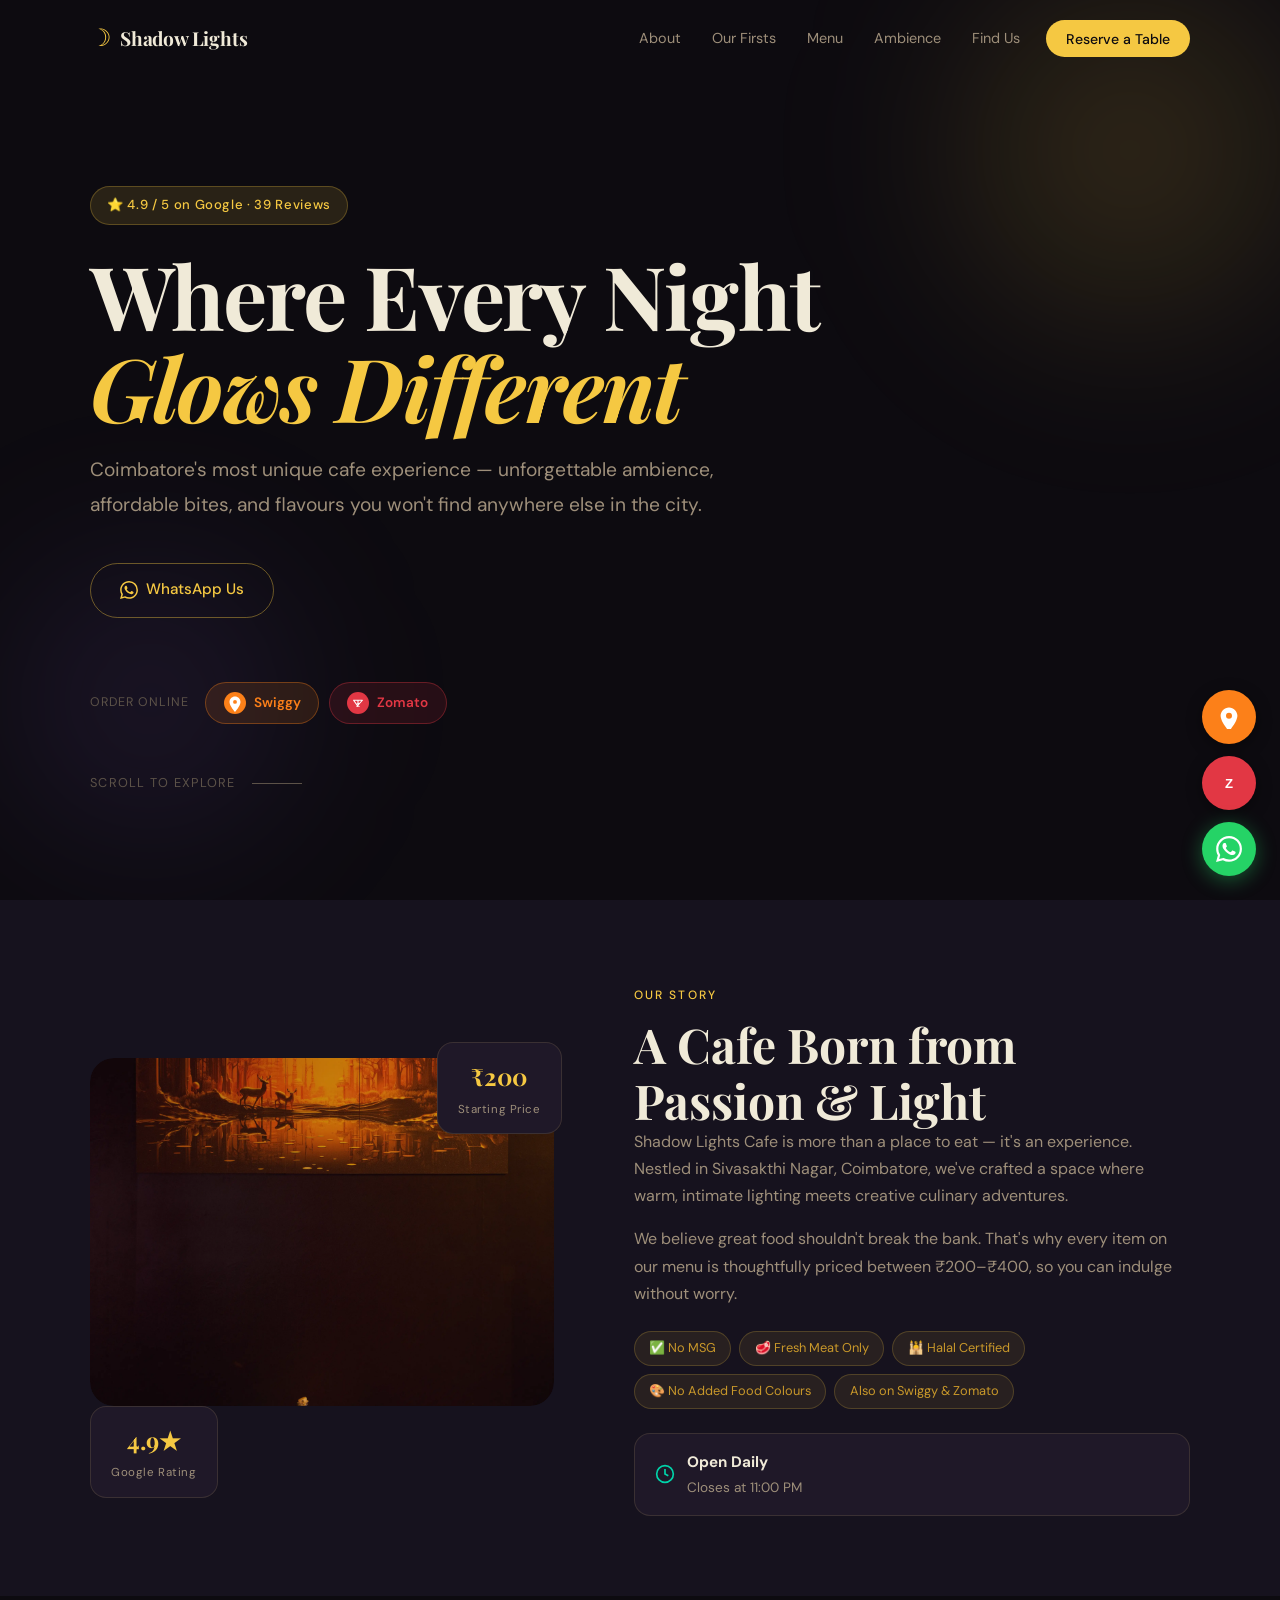
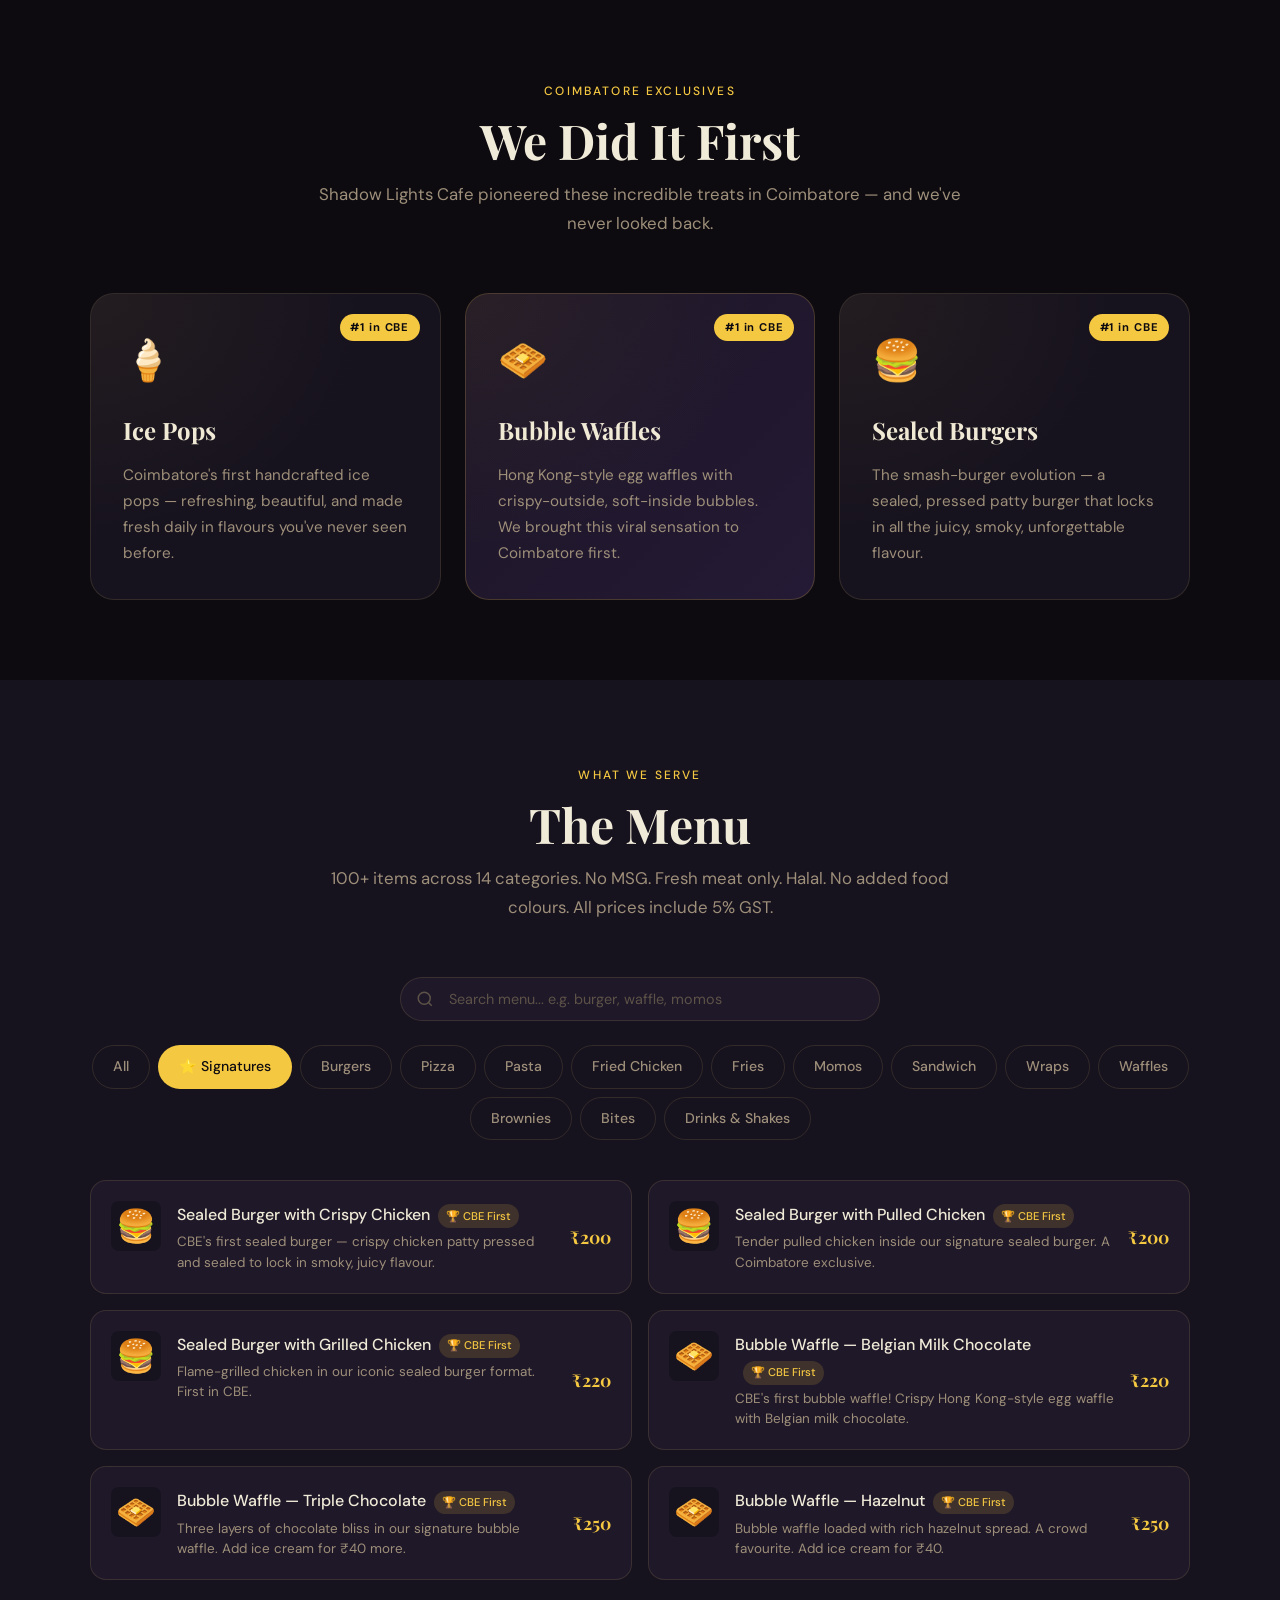
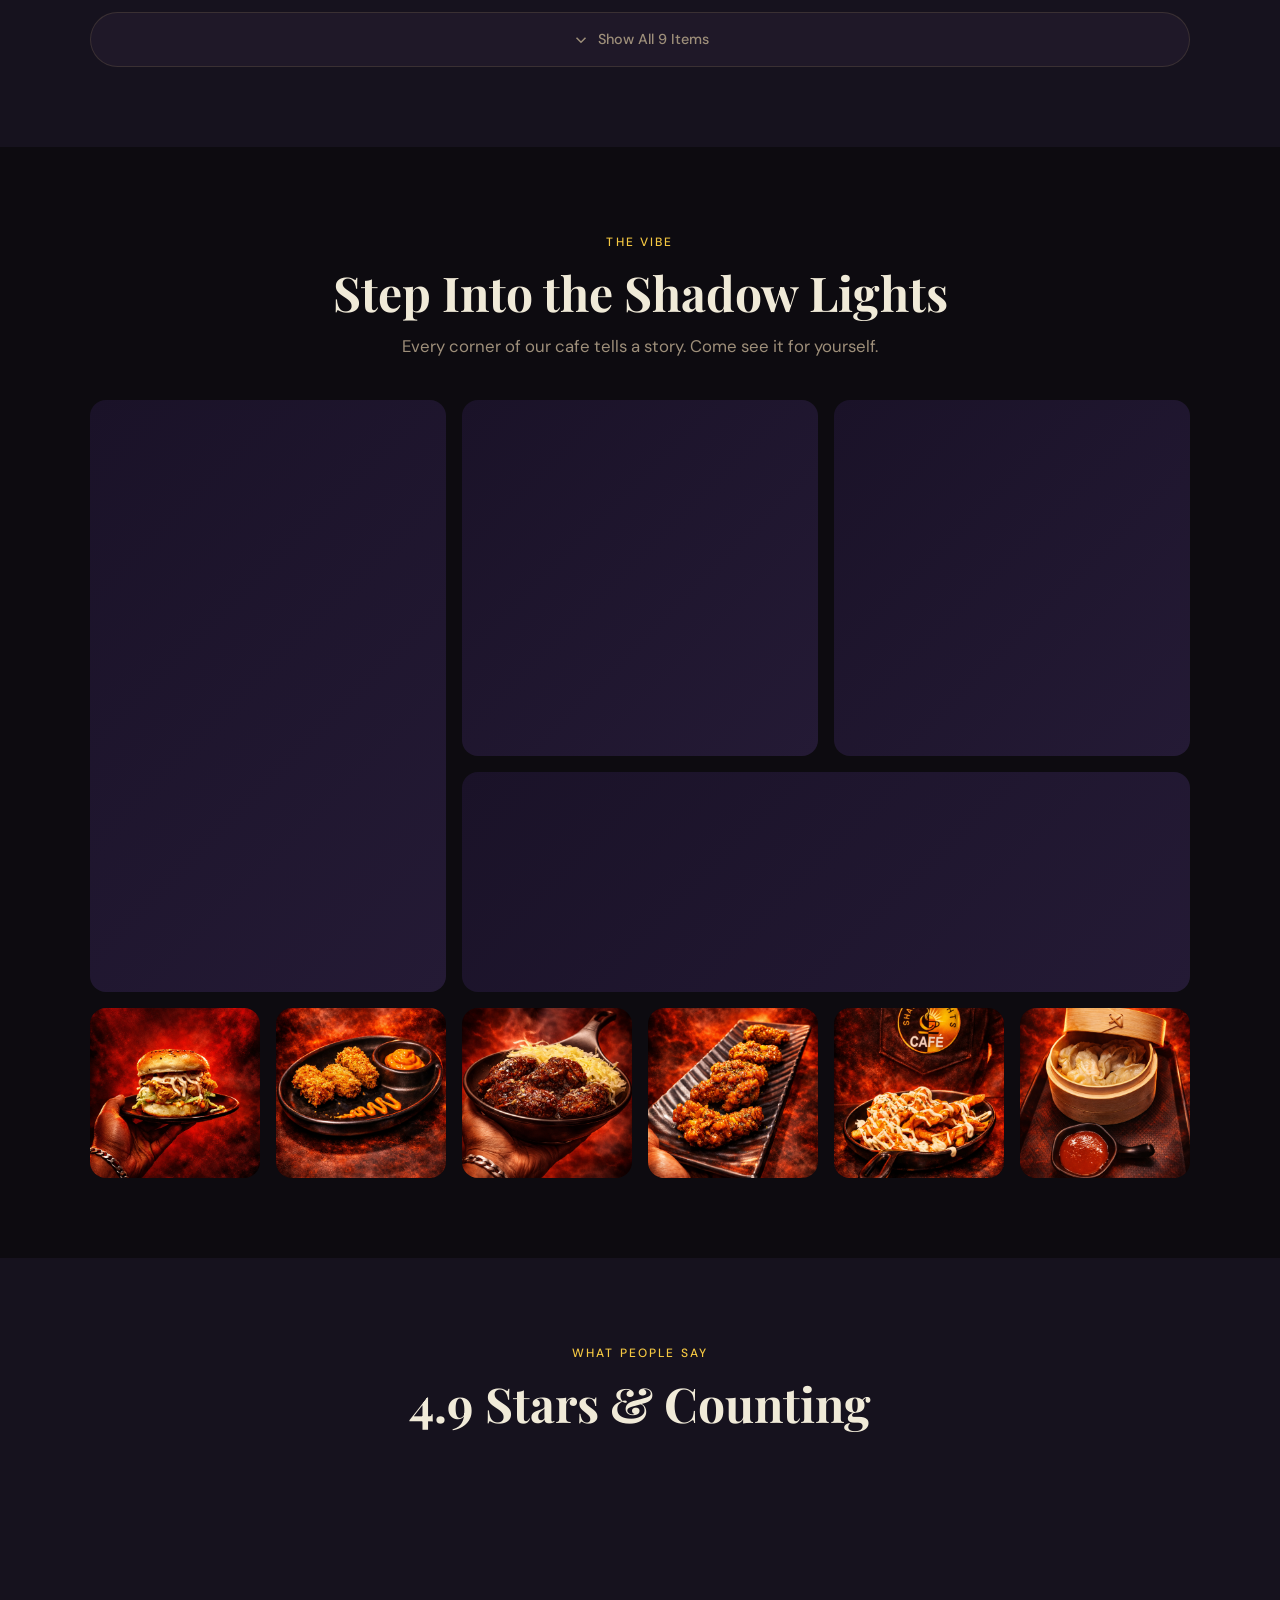
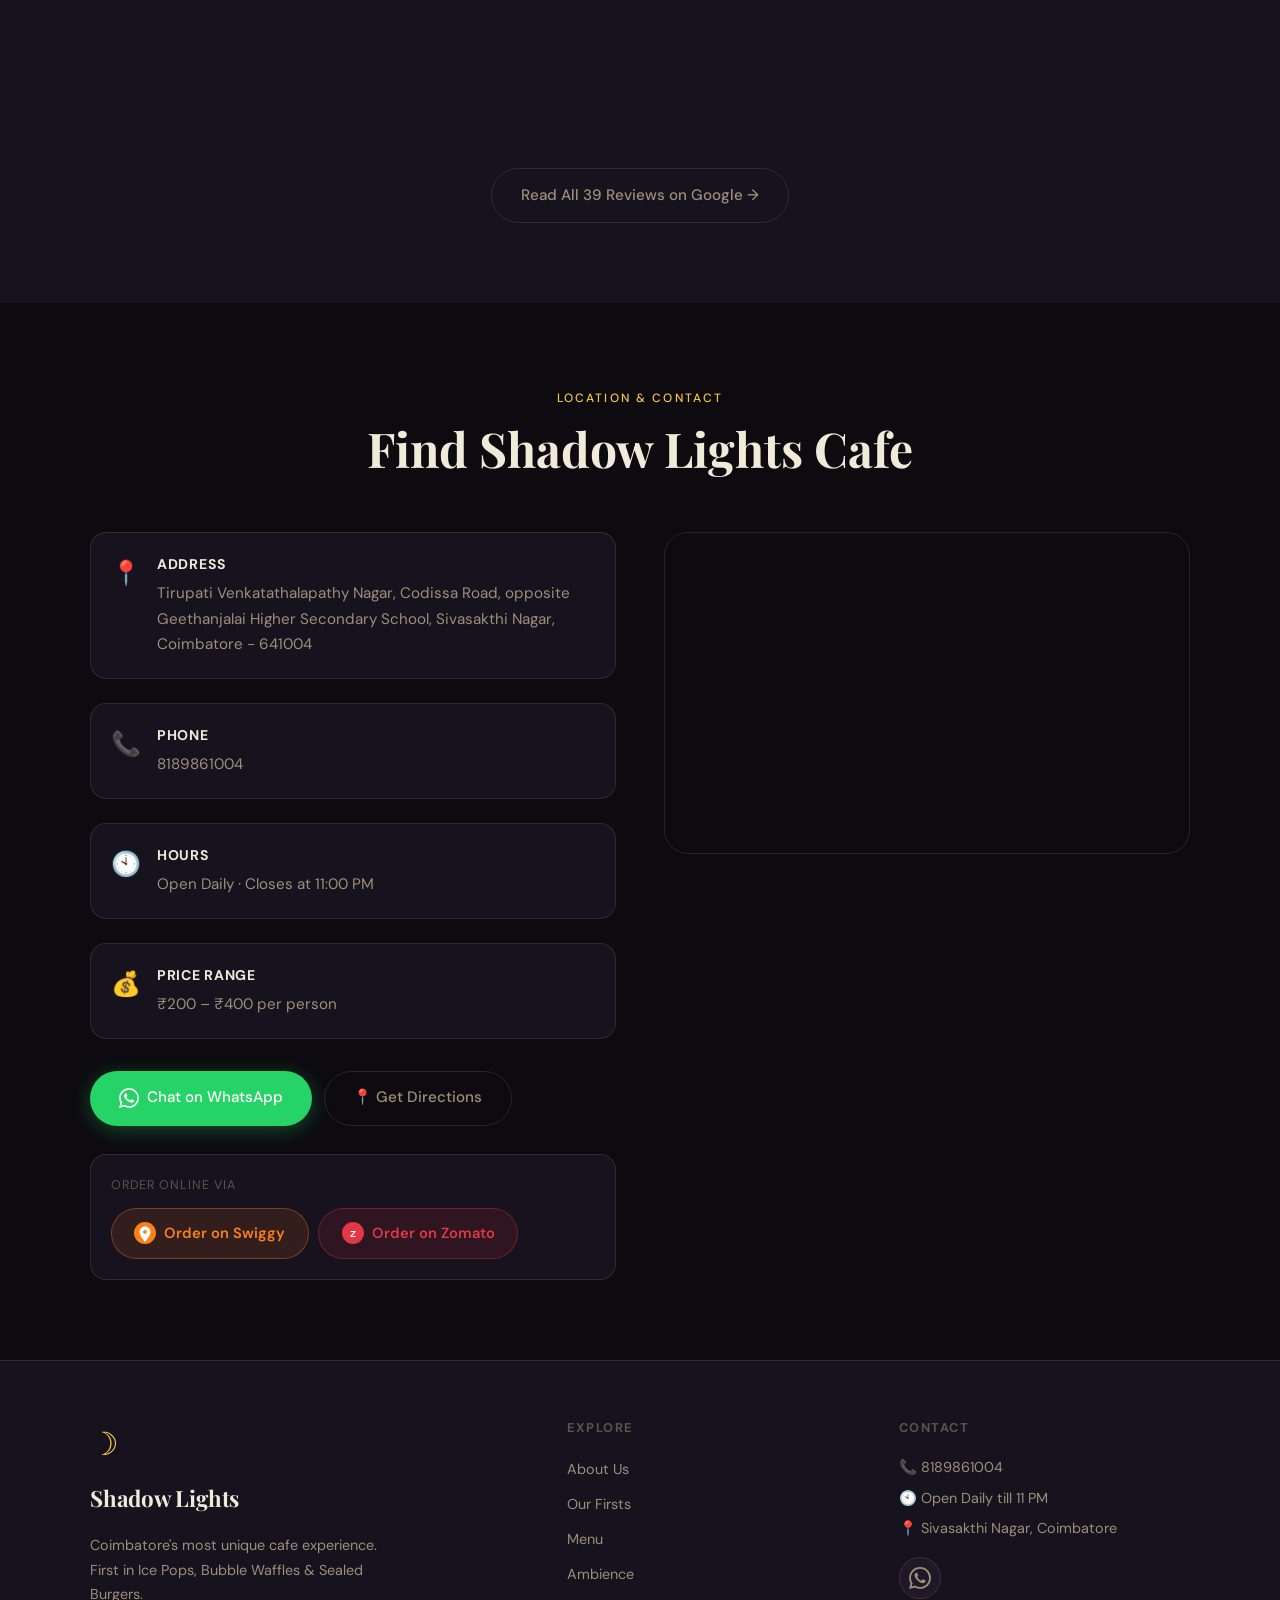
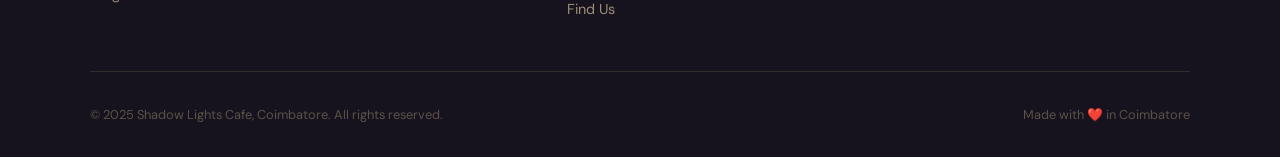
==== index.html @ a396c623 "mobile only visible" ====
<!DOCTYPE html>
<html lang="en">
<head>
  <meta charset="UTF-8" />
  <meta name="viewport" content="width=device-width, initial-scale=1.0" />
  
  <!-- SEO Meta Tags -->
  <title>Shadow Lights Cafe | Best Cafe in Coimbatore – Unique Ambience & Affordable Food</title>
  <meta name="description" content="Shadow Lights Cafe – Coimbatore's most unique cafe. First to introduce Ice Pops, Bubble Waffles & Sealed Burgers. Rated 4.9★. Open daily till 11 PM. Visit us on Codissa Road, Sivasakthi Nagar." />
  <meta name="keywords" content="best cafe in coimbatore, shadow lights cafe, cafe coimbatore, bubble waffle coimbatore, ice pops coimbatore, sealed burger coimbatore, cafe near me coimbatore, unique cafe coimbatore" />
  <meta name="author" content="Shadow Lights Cafe" />
  <meta name="robots" content="index, follow" />
  <link rel="canonical" href="https://shadowlightscafe.in/" />

  <!-- Open Graph (Social Sharing) -->
  <meta property="og:title" content="Shadow Lights Cafe | Best Cafe in Coimbatore" />
  <meta property="og:description" content="Coimbatore's first cafe with Ice Pops, Bubble Waffles & Sealed Burgers. Rated 4.9★. Unique ambience. Open till 11 PM." />
  <meta property="og:type" content="restaurant" />
  <meta property="og:url" content="https://shadowlightscafe.in/" />

  <!-- Schema.org Local Business -->
  <script type="application/ld+json">
  {
    "@context": "https://schema.org",
    "@type": "CafeOrCoffeeShop",
    "name": "Shadow Lights Cafe",
    "description": "Coimbatore's most unique cafe, first to introduce Ice Pops, Bubble Waffles and Sealed Burgers.",
    "address": {
      "@type": "PostalAddress",
      "streetAddress": "Tirupati Venkatathalapathy Nagar, Codissa Road, opposite Geethanjalai Higher Secondary School, Sivasakthi Nagar",
      "addressLocality": "Coimbatore",
      "addressRegion": "Tamil Nadu",
      "postalCode": "641004",
      "addressCountry": "IN"
    },
    "telephone": "+918189861004",
    "priceRange": "₹200–₹400",
    "aggregateRating": {
      "@type": "AggregateRating",
      "ratingValue": "4.9",
      "reviewCount": "39"
    },
    "openingHours": "Mo-Su 00:00-23:00",
    "servesCuisine": ["Cafe", "Desserts", "Snacks"]
  }
  </script>

  <!-- Fonts -->
  <link rel="preconnect" href="https://fonts.googleapis.com" />
  <link rel="preconnect" href="https://fonts.gstatic.com" crossorigin />
  <link href="https://fonts.googleapis.com/css2?family=Playfair+Display:ital,wght@0,700;1,400&family=DM+Sans:wght@300;400;500&display=swap" rel="stylesheet" />

  <link rel="stylesheet" href="style.css" />
</head>
<body>

  <!-- ===== HEADER / NAV ===== -->
  <header class="header" id="header">
    <nav class="nav container" aria-label="Main navigation">
      <a href="#" class="nav__logo" aria-label="Shadow Lights Cafe Home">
        <span class="logo-icon">☽</span>
        <span class="logo-text">Shadow Lights</span>
      </a>
      <button class="nav__toggle" id="navToggle" aria-label="Toggle menu" aria-expanded="false">
        <span></span><span></span><span></span>
      </button>
      <ul class="nav__menu" id="navMenu" role="list">
        <li><a href="#about" class="nav__link">About</a></li>
        <li><a href="#firsts" class="nav__link">Our Firsts</a></li>
        <li><a href="#menu" class="nav__link">Menu</a></li>
        <li><a href="#gallery" class="nav__link">Ambience</a></li>
        <li><a href="#find-us" class="nav__link">Find Us</a></li>
        <li>
          <a href="https://wa.me/918189861004?text=Hi%20Shadow%20Lights%20Cafe!%20I%27d%20like%20to%20make%20a%20reservation." 
             class="nav__cta" target="_blank" rel="noopener" aria-label="Chat on WhatsApp">
            Reserve a Table
          </a>
        </li>
      </ul>
    </nav>
  </header>

  <main>

    <!-- ===== HERO ===== -->
    <section class="hero" id="hero" aria-label="Hero section">
      <div class="hero__bg">
        <div class="hero__glow hero__glow--1"></div>
        <div class="hero__glow hero__glow--2"></div>
        <div class="hero__particles" id="particles" aria-hidden="true"></div>
      </div>
      <div class="hero__content container">
        <div class="hero__badge animate-fade-up">⭐ 4.9 / 5 on Google · 39 Reviews</div>
        <h1 class="hero__title animate-fade-up" style="animation-delay:0.1s">
          Where Every Night<br/><em>Glows Different</em>
        </h1>
        <p class="hero__subtitle animate-fade-up" style="animation-delay:0.2s">
          Coimbatore's most unique cafe experience — unforgettable ambience, affordable bites, and flavours you won't find anywhere else in the city.
        </p>
        <div class="hero__actions animate-fade-up" style="animation-delay:0.3s">
          <!-- Mobile only: calls directly -->
            <a href="tel:+918189861004" class="btn btn--ghost mobile-only">
              <svg width="18" height="18" viewBox="0 0 24 24" fill="currentColor" aria-hidden="true"><path d="M6.6 10.8c1.4 2.8 3.8 5.1 6.6 6.6l2.2-2.2c.3-.3.7-.4 1-.2 1.1.4 2.3.6 3.6.6.6 0 1 .4 1 1V20c0 .6-.4 1-1 1-9.4 0-17-7.6-17-17 0-.6.4-1 1-1h3.5c.6 0 1 .4 1 1 0 1.3.2 2.5.6 3.6.1.3 0 .7-.2 1L6.6 10.8z"/></svg>
              Call Now
            </a>
            <!-- Desktop only: opens WhatsApp Web -->
            <a href="https://wa.me/918189861004?text=Hi%20Shadow%20Lights%20Cafe!%20I%27d%20like%20to%20make%20a%20reservation." target="_blank" rel="noopener" class="btn btn--ghost desktop-only">
              <svg width="18" height="18" viewBox="0 0 24 24" fill="currentColor" aria-hidden="true"><path d="M17.472 14.382c-.297-.149-1.758-.867-2.03-.967-.273-.099-.471-.148-.67.15-.197.297-.767.966-.94 1.164-.173.199-.347.223-.644.075-.297-.15-1.255-.463-2.39-1.475-.883-.788-1.48-1.761-1.653-2.059-.173-.297-.018-.458.13-.606.134-.133.298-.347.446-.52.149-.174.198-.298.298-.497.099-.198.05-.371-.025-.52-.075-.149-.669-1.612-.916-2.207-.242-.579-.487-.5-.669-.51-.173-.008-.371-.01-.57-.01-.198 0-.52.074-.792.372-.272.297-1.04 1.016-1.04 2.479 0 1.462 1.065 2.875 1.213 3.074.149.198 2.096 3.2 5.077 4.487.709.306 1.262.489 1.694.625.712.227 1.36.195 1.871.118.571-.085 1.758-.719 2.006-1.413.248-.694.248-1.289.173-1.413-.074-.124-.272-.198-.57-.347m-5.421 7.403h-.004a9.87 9.87 0 01-5.031-1.378l-.361-.214-3.741.982.998-3.648-.235-.374a9.86 9.86 0 01-1.51-5.26c.001-5.45 4.436-9.884 9.888-9.884 2.64 0 5.122 1.03 6.988 2.898a9.825 9.825 0 012.893 6.994c-.003 5.45-4.437 9.884-9.885 9.884m8.413-18.297A11.815 11.815 0 0012.05 0C5.495 0 .16 5.335.157 11.892c0 2.096.547 4.142 1.588 5.945L.057 24l6.305-1.654a11.882 11.882 0 005.683 1.448h.005c6.554 0 11.89-5.335 11.893-11.893a11.821 11.821 0 00-3.48-8.413z"/></svg>
              WhatsApp Us
            </a>
        </div>
        <div class="hero__order animate-fade-up" style="animation-delay:0.4s">
          <span class="hero__order-label">Order Online</span>
          <div class="hero__order-btns">
            <a href="https://www.swiggy.com/city/coimbatore/shadow-lights-cafe-hopes-rest1334120" target="_blank" rel="noopener" class="order-btn order-btn--swiggy" aria-label="Order on Swiggy">
              <svg width="22" height="22" viewBox="0 0 40 40" fill="none" xmlns="http://www.w3.org/2000/svg" aria-hidden="true">
                <circle cx="20" cy="20" r="20" fill="#FC8019"/>
                <path d="M20 8C14.477 8 10 12.477 10 18c0 7 10 18 10 18s10-11 10-18c0-5.523-4.477-10-10-10zm0 13.5a3.5 3.5 0 110-7 3.5 3.5 0 010 7z" fill="white"/>
              </svg>
              <span>Swiggy</span>
            </a>
            <a href="https://www.zomato.com/coimbatore/shadow-lights-peelamedu/order" target="_blank" rel="noopener" class="order-btn order-btn--zomato" aria-label="Order on Zomato">
              <svg width="22" height="22" viewBox="0 0 40 40" fill="none" xmlns="http://www.w3.org/2000/svg" aria-hidden="true">
                <circle cx="20" cy="20" r="20" fill="#E23744"/>
                <path d="M12 15h16l-9 10-7-10zm8 0v10" stroke="white" stroke-width="2" stroke-linecap="round" stroke-linejoin="round"/>
                <text x="50%" y="62%" dominant-baseline="middle" text-anchor="middle" fill="white" font-size="11" font-weight="bold" font-family="Arial">Z</text>
              </svg>
              <span>Zomato</span>
            </a>
          </div>
        </div>
        <div class="hero__scroll animate-fade-up" style="animation-delay:0.5s" aria-hidden="true">
          <span>Scroll to explore</span>
          <div class="scroll-line"></div>
        </div>
      </div>
    </section>

    <!-- ===== ABOUT ===== -->
    <section class="about section" id="about" aria-labelledby="about-heading">
      <div class="container about__grid">
        <div class="about__visual" aria-hidden="true">
          <div class="about__card about__card--main">
            <img 
              src="images/ambience1.webp" 
              alt="Shadow Lights Cafe interior ambience" 
              loading="lazy"
            />
          </div>
          <div class="about__stat-card">
            <span class="stat-num">4.9★</span>
            <span class="stat-label">Google Rating</span>
          </div>
          <div class="about__stat-card about__stat-card--2">
            <span class="stat-num">₹200</span>
            <span class="stat-label">Starting Price</span>
          </div>
        </div>
        <div class="about__text">
          <span class="section-eyebrow">Our Story</span>
          <h2 id="about-heading" class="section-title">A Cafe Born from<br/>Passion & Light</h2>
          <p>Shadow Lights Cafe is more than a place to eat — it's an experience. Nestled in Sivasakthi Nagar, Coimbatore, we've crafted a space where warm, intimate lighting meets creative culinary adventures.</p>
          <p>We believe great food shouldn't break the bank. That's why every item on our menu is thoughtfully priced between ₹200–₹400, so you can indulge without worry.</p>
          <div class="about__tags">
            <span class="tag">✅ No MSG</span>
            <span class="tag">🥩 Fresh Meat Only</span>
            <span class="tag">🕌 Halal Certified</span>
            <span class="tag">🎨 No Added Food Colours</span>
            <span class="tag">Also on Swiggy & Zomato</span>
          </div>
          <div class="about__hours">
            <svg width="20" height="20" viewBox="0 0 24 24" fill="none" stroke="currentColor" stroke-width="2" aria-hidden="true"><circle cx="12" cy="12" r="10"/><polyline points="12,6 12,12 16,14"/></svg>
            <div>
              <strong>Open Daily</strong>
              <span>Closes at 11:00 PM</span>
            </div>
          </div>
        </div>
      </div>
    </section>

    <!-- ===== FIRSTS ===== -->
    <section class="firsts section" id="firsts" aria-labelledby="firsts-heading">
      <div class="container">
        <div class="section-header">
          <span class="section-eyebrow">Coimbatore Exclusives</span>
          <h2 id="firsts-heading" class="section-title">We Did It First</h2>
          <p class="section-desc">Shadow Lights Cafe pioneered these incredible treats in Coimbatore — and we've never looked back.</p>
        </div>
        <div class="firsts__grid">
          <article class="first-card" aria-label="Ice Pops">
            <div class="first-card__icon" aria-hidden="true">🍦</div>
            <div class="first-card__badge">#1 in CBE</div>
            <h3 class="first-card__title">Ice Pops</h3>
            <p class="first-card__desc">Coimbatore's first handcrafted ice pops — refreshing, beautiful, and made fresh daily in flavours you've never seen before.</p>
          </article>
          <article class="first-card first-card--featured" aria-label="Bubble Waffles">
            <div class="first-card__icon" aria-hidden="true">🧇</div>
            <div class="first-card__badge">#1 in CBE</div>
            <h3 class="first-card__title">Bubble Waffles</h3>
            <p class="first-card__desc">Hong Kong-style egg waffles with crispy-outside, soft-inside bubbles. We brought this viral sensation to Coimbatore first.</p>
          </article>
          <article class="first-card" aria-label="Sealed Burgers">
            <div class="first-card__icon" aria-hidden="true">🍔</div>
            <div class="first-card__badge">#1 in CBE</div>
            <h3 class="first-card__title">Sealed Burgers</h3>
            <p class="first-card__desc">The smash-burger evolution — a sealed, pressed patty burger that locks in all the juicy, smoky, unforgettable flavour.</p>
          </article>
        </div>
      </div>
    </section>

    <!-- ===== MENU ===== -->
    <section class="menu section" id="menu" aria-labelledby="menu-heading">
      <div class="container">
        <div class="section-header">
          <span class="section-eyebrow">What We Serve</span>
          <h2 id="menu-heading" class="section-title">The Menu</h2>
          <p class="section-desc">100+ items across 14 categories. No MSG. Fresh meat only. Halal. No added food colours. All prices include 5% GST.</p>
        </div>
        <div class="menu__search-wrap">
          <input 
            type="search" 
            id="menuSearch" 
            class="menu__search" 
            placeholder="Search menu... e.g. burger, waffle, momos" 
            aria-label="Search menu items"
            autocomplete="off"
          />
          <svg class="menu__search-icon" width="18" height="18" viewBox="0 0 24 24" fill="none" stroke="currentColor" stroke-width="2" aria-hidden="true"><circle cx="11" cy="11" r="8"/><line x1="21" y1="21" x2="16.65" y2="16.65"/></svg>
        </div>
        <div class="menu__tabs" role="tablist" aria-label="Menu categories">
          <button class="menu__tab" role="tab" aria-selected="false"  data-cat="all">All</button>
          <button class="menu__tab active" role="tab" aria-selected="true" data-cat="signatures">⭐ Signatures</button>
          <button class="menu__tab" role="tab" aria-selected="false" data-cat="burgers">Burgers</button>
          <button class="menu__tab" role="tab" aria-selected="false" data-cat="pizza">Pizza</button>
          <button class="menu__tab" role="tab" aria-selected="false" data-cat="pasta">Pasta</button>
          <button class="menu__tab" role="tab" aria-selected="false" data-cat="fried">Fried Chicken</button>
          <button class="menu__tab" role="tab" aria-selected="false" data-cat="fries">Fries</button>
          <button class="menu__tab" role="tab" aria-selected="false" data-cat="momos">Momos</button>
          <button class="menu__tab" role="tab" aria-selected="false" data-cat="sandwich">Sandwich</button>
          <button class="menu__tab" role="tab" aria-selected="false" data-cat="wraps">Wraps</button>
          <button class="menu__tab" role="tab" aria-selected="false" data-cat="waffles">Waffles</button>
          <button class="menu__tab" role="tab" aria-selected="false" data-cat="desserts">Brownies</button>
          <button class="menu__tab" role="tab" aria-selected="false" data-cat="bites">Bites</button>
          <button class="menu__tab" role="tab" aria-selected="false" data-cat="drinks">Drinks & Shakes</button>
        </div>
        <div class="menu__grid" id="menuGrid" role="tabpanel">
          <!-- Populated by JS -->
        </div>
      </div>
    </section>

    <!-- ===== GALLERY / AMBIENCE ===== -->
    <section class="gallery section" id="gallery" aria-labelledby="gallery-heading">
      <div class="container">
        <div class="section-header">
          <span class="section-eyebrow">The Vibe</span>
          <h2 id="gallery-heading" class="section-title">Step Into the Shadow Lights</h2>
          <p class="section-desc">Every corner of our cafe tells a story. Come see it for yourself.</p>
        </div>
      </div>
      <div class="gallery__grid" aria-label="Cafe ambience gallery">

        <!-- tall left — spans 2 rows -->
        <div class="gallery__item gallery__item--tall">
          <img src="images/ambience2.webp" alt="Shadow Lights Cafe warm lighting ambience" loading="lazy" onerror="this.parentElement.classList.add('gallery__item--placeholder')" />
        </div>

        <!-- top middle -->
        <div class="gallery__item">
          <img src="images/ambience3.webp" alt="Shadow Lights Cafe interior seating" loading="lazy" onerror="this.parentElement.classList.add('gallery__item--placeholder')" />
        </div>

        <!-- top right -->
        <div class="gallery__item">
          <img src="images/ambience4.webp" alt="Shadow Lights Cafe unique decor" loading="lazy" onerror="this.parentElement.classList.add('gallery__item--placeholder')" />
        </div>

        <!-- wide bottom — spans 2 columns -->
        <div class="gallery__item gallery__item--wide">
          <img src="images/ambience5.webp" alt="Shadow Lights Cafe full interior view" loading="lazy" onerror="this.parentElement.classList.add('gallery__item--placeholder')" />
        </div>

      </div>

      <!-- Second row — food photos -->
      <div class="gallery__grid gallery__grid--food" aria-label="Shadow Lights Cafe food gallery">

        <div class="gallery__item">
          <img src="images/crunchyburger.png" alt="Shadow Lights Cafe crunchy sealed burger" loading="lazy" onerror="this.parentElement.classList.add('gallery__item--placeholder')" />
        </div>

        <div class="gallery__item">
          <img src="images/chickenbites.png" alt="Shadow Lights Cafe chicken bites" loading="lazy" onerror="this.parentElement.classList.add('gallery__item--placeholder')" />
        </div>

        <div class="gallery__item">
          <img src="images/spicychickenwings.png" alt="Shadow Lights Cafe spicy chicken wings" loading="lazy" onerror="this.parentElement.classList.add('gallery__item--placeholder')" />
        </div>

        <div class="gallery__item">
          <img src="images/spicyglazedchicken.png" alt="Shadow Lights Cafe spicy glazed chicken" loading="lazy" onerror="this.parentElement.classList.add('gallery__item--placeholder')" />
        </div>

        <div class="gallery__item">
          <img src="images/Loadedfries.png" alt="Shadow Lights Cafe loaded fries" loading="lazy" onerror="this.parentElement.classList.add('gallery__item--placeholder')" />
        </div>

        <div class="gallery__item">
          <img src="images/Momos.png" alt="Shadow Lights Cafe momos" loading="lazy" onerror="this.parentElement.classList.add('gallery__item--placeholder')" />
        </div>

      </div>
    </section>

    <!-- ===== REVIEWS ===== -->
    <section class="reviews section" aria-labelledby="reviews-heading">
      <div class="container">
        <div class="section-header">
          <span class="section-eyebrow">What People Say</span>
          <h2 id="reviews-heading" class="section-title">4.9 Stars & Counting</h2>
        </div>
        <div class="reviews__grid">
          <article class="review-card">
            <div class="review-stars" aria-label="5 star rating">⭐⭐⭐⭐⭐</div>
            <p>"The ambience here is absolutely unique! Never seen anything like this in Coimbatore. The bubble waffles are a must try!"</p>
            <cite>— Google Reviewer</cite>
          </article>
          <article class="review-card review-card--featured">
            <div class="review-stars" aria-label="5 star rating">⭐⭐⭐⭐⭐</div>
            <p>"Best cafe in Coimbatore, no doubt. The food is very tasty and affordable. Shadow Lights is a must-visit spot for everyone!"</p>
            <cite>— Google Reviewer</cite>
          </article>
          <article class="review-card">
            <div class="review-stars" aria-label="5 star rating">⭐⭐⭐⭐⭐</div>
            <p>"The ice pops are absolutely refreshing and the sealed burgers are something else entirely. They really did bring something new to CBE!"</p>
            <cite>— Google Reviewer</cite>
          </article>
        </div>
        <div class="reviews__cta">
          <a href="https://g.page/r/shadow-lights-cafe" target="_blank" rel="noopener" class="btn btn--outline">
            Read All 39 Reviews on Google →
          </a>
        </div>
      </div>
    </section>

    <!-- ===== FIND US ===== -->
    <section class="find-us section" id="find-us" aria-labelledby="findus-heading">
      <div class="container">
        <div class="section-header">
          <span class="section-eyebrow">Location & Contact</span>
          <h2 id="findus-heading" class="section-title">Find Shadow Lights Cafe</h2>
        </div>
        <div class="findus__grid">
          <div class="findus__info">
            <div class="contact-item">
              <div class="contact-icon" aria-hidden="true">📍</div>
              <div>
                <strong>Address</strong>
                <span>Tirupati Venkatathalapathy Nagar, Codissa Road, opposite Geethanjalai Higher Secondary School, Sivasakthi Nagar, Coimbatore - 641004</span>
              </div>
            </div>
            <div class="contact-item">
              <div class="contact-icon" aria-hidden="true">📞</div>
              <div>
                <strong>Phone</strong>
                <a href="tel:+918189861004">8189861004</a>
              </div>
            </div>
            <div class="contact-item">
              <div class="contact-icon" aria-hidden="true">🕙</div>
              <div>
                <strong>Hours</strong>
                <span>Open Daily · Closes at 11:00 PM</span>
              </div>
            </div>
            <div class="contact-item">
              <div class="contact-icon" aria-hidden="true">💰</div>
              <div>
                <strong>Price Range</strong>
                <span>₹200 – ₹400 per person</span>
              </div>
            </div>
            <div class="findus__actions">
              <a href="https://wa.me/918189861004?text=Hi%20Shadow%20Lights%20Cafe!%20I%27d%20like%20to%20make%20a%20reservation." 
                 class="btn btn--whatsapp" target="_blank" rel="noopener" aria-label="Chat on WhatsApp">
                <svg width="20" height="20" viewBox="0 0 24 24" fill="currentColor" aria-hidden="true"><path d="M17.472 14.382c-.297-.149-1.758-.867-2.03-.967-.273-.099-.471-.148-.67.15-.197.297-.767.966-.94 1.164-.173.199-.347.223-.644.075-.297-.15-1.255-.463-2.39-1.475-.883-.788-1.48-1.761-1.653-2.059-.173-.297-.018-.458.13-.606.134-.133.298-.347.446-.52.149-.174.198-.298.298-.497.099-.198.05-.371-.025-.52-.075-.149-.669-1.612-.916-2.207-.242-.579-.487-.5-.669-.51-.173-.008-.371-.01-.57-.01-.198 0-.52.074-.792.372-.272.297-1.04 1.016-1.04 2.479 0 1.462 1.065 2.875 1.213 3.074.149.198 2.096 3.2 5.077 4.487.709.306 1.262.489 1.694.625.712.227 1.36.195 1.871.118.571-.085 1.758-.719 2.006-1.413.248-.694.248-1.289.173-1.413-.074-.124-.272-.198-.57-.347m-5.421 7.403h-.004a9.87 9.87 0 01-5.031-1.378l-.361-.214-3.741.982.998-3.648-.235-.374a9.86 9.86 0 01-1.51-5.26c.001-5.45 4.436-9.884 9.888-9.884 2.64 0 5.122 1.03 6.988 2.898a9.825 9.825 0 012.893 6.994c-.003 5.45-4.437 9.884-9.885 9.884m8.413-18.297A11.815 11.815 0 0012.05 0C5.495 0 .16 5.335.157 11.892c0 2.096.547 4.142 1.588 5.945L.057 24l6.305-1.654a11.882 11.882 0 005.683 1.448h.005c6.554 0 11.89-5.335 11.893-11.893a11.821 11.821 0 00-3.48-8.413z"/></svg>
                Chat on WhatsApp
              </a>
              <!-- Mobile only: visible -->
              <a href="tel:+918189861004" class="btn btn--call mobile-only" aria-label="Call Shadow Lights Cafe">
                <svg width="20" height="20" viewBox="0 0 24 24" fill="currentColor" aria-hidden="true"><path d="M6.6 10.8c1.4 2.8 3.8 5.1 6.6 6.6l2.2-2.2c.3-.3.7-.4 1-.2 1.1.4 2.3.6 3.6.6.6 0 1 .4 1 1V20c0 .6-.4 1-1 1-9.4 0-17-7.6-17-17 0-.6.4-1 1-1h3.5c.6 0 1 .4 1 1 0 1.3.2 2.5.6 3.6.1.3 0 .7-.2 1L6.6 10.8z"/></svg>
                Call Now
              </a>
              <a href="https://maps.app.goo.gl/Wza28FWpN6neeBtG9" target="_blank" rel="noopener" class="btn btn--directions" aria-label="Get directions on Google Maps">
                📍 Get Directions              </a>
              <div class="findus__order">
                <p class="findus__order-label">Order Online via</p>
                <div class="findus__order-btns">
                  <a href="https://www.swiggy.com/city/coimbatore/shadow-lights-cafe-hopes-rest1334120" target="_blank" rel="noopener" class="order-btn order-btn--swiggy order-btn--large" aria-label="Order on Swiggy">
                    <svg width="22" height="22" viewBox="0 0 40 40" fill="none" xmlns="http://www.w3.org/2000/svg" aria-hidden="true">
                      <circle cx="20" cy="20" r="20" fill="#FC8019"/>
                      <path d="M20 8C14.477 8 10 12.477 10 18c0 7 10 18 10 18s10-11 10-18c0-5.523-4.477-10-10-10zm0 13.5a3.5 3.5 0 110-7 3.5 3.5 0 010 7z" fill="white"/>
                    </svg>
                    Order on Swiggy
                  </a>
                  <a href="https://www.zomato.com/coimbatore/shadow-lights-peelamedu/order" target="_blank" rel="noopener" class="order-btn order-btn--zomato order-btn--large" aria-label="Order on Zomato">
                    <svg width="22" height="22" viewBox="0 0 40 40" fill="none" xmlns="http://www.w3.org/2000/svg" aria-hidden="true">
                      <circle cx="20" cy="20" r="20" fill="#E23744"/>
                      <text x="50%" y="55%" dominant-baseline="middle" text-anchor="middle" fill="white" font-size="18" font-weight="bold" font-family="Arial">Z</text>
                    </svg>
                    Order on Zomato
                  </a>
                </div>
              </div>
            </div><!-- end findus__actions -->
          </div><!-- end findus__info -->
          <div class="findus__map">
            <iframe 
              title="Shadow Lights Cafe Location on Google Maps"
              src="https://www.google.com/maps/embed?pb=!1m14!1m8!1m3!1d3915.9752100961273!2d77.0240279!3d11.0404854!3m2!1i1024!2i768!4f13.1!3m3!1m2!1s0x3ba8573b184545c9%3A0x47b98db9c4ff8ff8!2sShadow%20Lights%20Cafe!5e0!3m2!1sen!2sin!4v1772909257302!5m2!1sen!2sin" 
              style="border:0;"
              allowfullscreen=""
              loading="lazy"
              referrerpolicy="no-referrer-when-downgrade">
            </iframe>
          </div>
        </div><!-- end findus__grid -->
      </div><!-- end container -->
    </section>

  </main>

  <!-- ===== FOOTER ===== -->
  <footer class="footer" role="contentinfo">
    <div class="container">
      <div class="footer__grid">
        <div class="footer__brand">
          <span class="logo-icon">☽</span>
          <span class="logo-text">Shadow Lights</span>
          <p>Coimbatore's most unique cafe experience. First in Ice Pops, Bubble Waffles & Sealed Burgers.</p>
        </div>
        <nav class="footer__links" aria-label="Footer navigation">
          <h3>Explore</h3>
          <ul role="list">
            <li><a href="#about">About Us</a></li>
            <li><a href="#firsts">Our Firsts</a></li>
            <li><a href="#menu">Menu</a></li>
            <li><a href="#gallery">Ambience</a></li>
            <li><a href="#find-us">Find Us</a></li>
          </ul>
        </nav>
        <div class="footer__contact">
          <h3>Contact</h3>
          <p>📞 <a href="tel:+918189861004">8189861004</a></p>
          <p>🕙 Open Daily till 11 PM</p>
          <p>📍 Sivasakthi Nagar, Coimbatore</p>
          <div class="footer__social">
            <a href="https://wa.me/918189861004" target="_blank" rel="noopener" aria-label="WhatsApp">
              <svg width="22" height="22" viewBox="0 0 24 24" fill="currentColor"><path d="M17.472 14.382c-.297-.149-1.758-.867-2.03-.967-.273-.099-.471-.148-.67.15-.197.297-.767.966-.94 1.164-.173.199-.347.223-.644.075-.297-.15-1.255-.463-2.39-1.475-.883-.788-1.48-1.761-1.653-2.059-.173-.297-.018-.458.13-.606.134-.133.298-.347.446-.52.149-.174.198-.298.298-.497.099-.198.05-.371-.025-.52-.075-.149-.669-1.612-.916-2.207-.242-.579-.487-.5-.669-.51-.173-.008-.371-.01-.57-.01-.198 0-.52.074-.792.372-.272.297-1.04 1.016-1.04 2.479 0 1.462 1.065 2.875 1.213 3.074.149.198 2.096 3.2 5.077 4.487.709.306 1.262.489 1.694.625.712.227 1.36.195 1.871.118.571-.085 1.758-.719 2.006-1.413.248-.694.248-1.289.173-1.413-.074-.124-.272-.198-.57-.347m-5.421 7.403h-.004a9.87 9.87 0 01-5.031-1.378l-.361-.214-3.741.982.998-3.648-.235-.374a9.86 9.86 0 01-1.51-5.26c.001-5.45 4.436-9.884 9.888-9.884 2.64 0 5.122 1.03 6.988 2.898a9.825 9.825 0 012.893 6.994c-.003 5.45-4.437 9.884-9.885 9.884m8.413-18.297A11.815 11.815 0 0012.05 0C5.495 0 .16 5.335.157 11.892c0 2.096.547 4.142 1.588 5.945L.057 24l6.305-1.654a11.882 11.882 0 005.683 1.448h.005c6.554 0 11.89-5.335 11.893-11.893a11.821 11.821 0 00-3.48-8.413z"/></svg>
            </a>
          </div>
        </div>
      </div>
      <div class="footer__bottom">
        <p>© 2025 Shadow Lights Cafe, Coimbatore. All rights reserved.</p>
        <p>Made with ❤️ in Coimbatore</p>
      </div>
    </div>
  </footer>

  <!-- ===== FLOATING ACTION BUTTONS ===== -->
  <div class="fab-group" aria-label="Quick contact buttons">
    <a href="https://www.swiggy.com/city/coimbatore/shadow-lights-cafe-hopes-rest1334120" class="fab fab--swiggy" target="_blank" rel="noopener" aria-label="Order on Swiggy">
      <svg width="24" height="24" viewBox="0 0 40 40" fill="none" xmlns="http://www.w3.org/2000/svg">
        <path d="M20 4C12.268 4 6 10.268 6 18c0 9.941 14 26 14 26S34 27.941 34 18c0-7.732-6.268-14-14-14zm0 19a5 5 0 110-10 5 5 0 010 10z" fill="white"/>
      </svg>
    </a>
    <a href="https://www.zomato.com/coimbatore/shadow-lights-peelamedu/order" class="fab fab--zomato" target="_blank" rel="noopener" aria-label="Order on Zomato">
      <svg width="24" height="24" viewBox="0 0 40 40" fill="none" xmlns="http://www.w3.org/2000/svg">
        <text x="50%" y="56%" dominant-baseline="middle" text-anchor="middle" fill="white" font-size="22" font-weight="bold" font-family="Arial">Z</text>
      </svg>
    </a>
    <a href="https://wa.me/918189861004?text=Hi%20Shadow%20Lights%20Cafe!%20I%27d%20like%20to%20make%20a%20reservation." 
       class="fab fab--whatsapp" target="_blank" rel="noopener" aria-label="Chat on WhatsApp">
      <svg width="26" height="26" viewBox="0 0 24 24" fill="currentColor"><path d="M17.472 14.382c-.297-.149-1.758-.867-2.03-.967-.273-.099-.471-.148-.67.15-.197.297-.767.966-.94 1.164-.173.199-.347.223-.644.075-.297-.15-1.255-.463-2.39-1.475-.883-.788-1.48-1.761-1.653-2.059-.173-.297-.018-.458.13-.606.134-.133.298-.347.446-.52.149-.174.198-.298.298-.497.099-.198.05-.371-.025-.52-.075-.149-.669-1.612-.916-2.207-.242-.579-.487-.5-.669-.51-.173-.008-.371-.01-.57-.01-.198 0-.52.074-.792.372-.272.297-1.04 1.016-1.04 2.479 0 1.462 1.065 2.875 1.213 3.074.149.198 2.096 3.2 5.077 4.487.709.306 1.262.489 1.694.625.712.227 1.36.195 1.871.118.571-.085 1.758-.719 2.006-1.413.248-.694.248-1.289.173-1.413-.074-.124-.272-.198-.57-.347m-5.421 7.403h-.004a9.87 9.87 0 01-5.031-1.378l-.361-.214-3.741.982.998-3.648-.235-.374a9.86 9.86 0 01-1.51-5.26c.001-5.45 4.436-9.884 9.888-9.884 2.64 0 5.122 1.03 6.988 2.898a9.825 9.825 0 012.893 6.994c-.003 5.45-4.437 9.884-9.885 9.884m8.413-18.297A11.815 11.815 0 0012.05 0C5.495 0 .16 5.335.157 11.892c0 2.096.547 4.142 1.588 5.945L.057 24l6.305-1.654a11.882 11.882 0 005.683 1.448h.005c6.554 0 11.89-5.335 11.893-11.893a11.821 11.821 0 00-3.48-8.413z"/></svg>
    </a>
    <a href="tel:+918189861004" class="fab fab--call mobile-only" aria-label="Call Shadow Lights Cafe">
      <svg width="24" height="24" viewBox="0 0 24 24" fill="currentColor"><path d="M6.6 10.8c1.4 2.8 3.8 5.1 6.6 6.6l2.2-2.2c.3-.3.7-.4 1-.2 1.1.4 2.3.6 3.6.6.6 0 1 .4 1 1V20c0 .6-.4 1-1 1-9.4 0-17-7.6-17-17 0-.6.4-1 1-1h3.5c.6 0 1 .4 1 1 0 1.3.2 2.5.6 3.6.1.3 0 .7-.2 1L6.6 10.8z"/></svg>
    </a>
  </div>

  <script src="script.js"></script>
</body>
</html>
---- style.css ----
/* ===========================================
   SHADOW LIGHTS CAFE — style.css
   Mobile-first. Dark luxe. Warm accents.
   =========================================== */

/* ===== CSS VARIABLES ===== */
:root {
  --clr-bg:       #0d0b10;
  --clr-surface:  #16121e;
  --clr-surface2: #1f1828;
  --clr-border:   rgba(255,220,130,0.12);

  --clr-gold:     #f5c842;
  --clr-gold-dim: #c9982a;
  --clr-amber:    #ff9a3c;
  --clr-rose:     #ff6b8a;
  --clr-teal:     #00d4aa;
  --clr-purple:   #9b6dff;

  --clr-text:     #f0ead8;
  --clr-text-dim: #9e8f7a;
  --clr-text-muted: #5c5248;

  --font-display: 'Playfair Display', Georgia, serif;
  --font-body:    'DM Sans', -apple-system, sans-serif;

  --radius-sm:  8px;
  --radius-md:  16px;
  --radius-lg:  24px;
  --radius-xl:  40px;

  --shadow-glow: 0 0 40px rgba(245,200,66,0.15);
  --shadow-card: 0 8px 32px rgba(0,0,0,0.5);

  --transition: 0.3s cubic-bezier(0.4, 0, 0.2, 1);

  --max-width: 1180px;
  --pad-x:    1.25rem;
}

/* ===== RESET & BASE ===== */
*, *::before, *::after { box-sizing: border-box; margin: 0; padding: 0; }

html {
  scroll-behavior: smooth;
  font-size: 16px;
}

body {
  background: var(--clr-bg);
  color: var(--clr-text);
  font-family: var(--font-body);
  font-weight: 400;
  line-height: 1.7;
  overflow-x: hidden;
}

img { display: block; max-width: 100%; height: auto; }
a   { color: inherit; text-decoration: none; }
ul  { list-style: none; }
button { cursor: pointer; border: none; background: none; font: inherit; }

/* ===== UTILITIES ===== */
.container {
  width: 100%;
  max-width: var(--max-width);
  margin-inline: auto;
  padding-inline: var(--pad-x);
}

.section { padding-block: 5rem; }

.section-eyebrow {
  display: inline-block;
  font-size: 0.75rem;
  font-weight: 500;
  letter-spacing: 0.18em;
  text-transform: uppercase;
  color: var(--clr-gold);
  margin-bottom: 0.75rem;
}

.section-title {
  font-family: var(--font-display);
  font-size: clamp(2rem, 5vw, 3rem);
  font-weight: 700;
  line-height: 1.15;
  color: var(--clr-text);
}

.section-desc {
  color: var(--clr-text-dim);
  font-size: 1.05rem;
  margin-top: 0.75rem;
  max-width: 55ch;
}

.section-header {
  text-align: center;
  margin-bottom: 3.5rem;
}

.section-header .section-desc { margin-inline: auto; }

/* ===== ANIMATION ===== */
@keyframes fadeUp {
  from { opacity: 0; transform: translateY(28px); }
  to   { opacity: 1; transform: translateY(0); }
}

@keyframes pulse-glow {
  0%, 100% { opacity: 0.6; transform: scale(1); }
  50%       { opacity: 1;   transform: scale(1.08); }
}

@keyframes float {
  0%, 100% { transform: translateY(0); }
  50%       { transform: translateY(-10px); }
}

@keyframes particle-drift {
  0%   { transform: translate(0, 0) scale(1); opacity: 0; }
  20%  { opacity: 1; }
  100% { transform: translate(var(--dx, 40px), var(--dy, -60px)) scale(0.3); opacity: 0; }
}

.animate-fade-up {
  opacity: 0;
  animation: fadeUp 0.8s ease forwards;
}

.reveal {
  opacity: 0;
  transform: translateY(32px);
  transition: opacity 0.7s ease, transform 0.7s ease;
}
.reveal.visible {
  opacity: 1;
  transform: none;
}

/* ===== BUTTONS ===== */
.btn {
  display: inline-flex;
  align-items: center;
  gap: 0.5rem;
  padding: 0.85rem 1.8rem;
  border-radius: 100px;
  font-size: 0.95rem;
  font-weight: 500;
  transition: var(--transition);
  white-space: nowrap;
}

.btn--primary {
  background: var(--clr-gold);
  color: #0d0b10;
  box-shadow: 0 4px 20px rgba(245,200,66,0.35);
}
.btn--primary:hover {
  background: #ffd650;
  transform: translateY(-2px);
  box-shadow: 0 8px 30px rgba(245,200,66,0.5);
}

.btn--ghost {
  border: 1.5px solid rgba(245,200,66,0.4);
  color: var(--clr-gold);
}
.btn--ghost:hover {
  background: rgba(245,200,66,0.08);
  border-color: var(--clr-gold);
  transform: translateY(-2px);
}

.btn--outline {
  border: 1.5px solid var(--clr-border);
  color: var(--clr-text-dim);
}
.btn--outline:hover {
  border-color: var(--clr-gold);
  color: var(--clr-gold);
}

.btn--whatsapp {
  background: #25d366;
  color: #fff;
  box-shadow: 0 4px 20px rgba(37,211,102,0.3);
}
.btn--whatsapp:hover {
  background: #20bf5c;
  transform: translateY(-2px);
  box-shadow: 0 8px 30px rgba(37,211,102,0.45);
}

.btn--call {
  background: var(--clr-surface2);
  border: 1.5px solid var(--clr-border);
  color: var(--clr-text);
}
.btn--call:hover {
  border-color: var(--clr-amber);
  color: var(--clr-amber);
  transform: translateY(-2px);
}

.btn--directions {
  background: transparent;
  border: 1.5px solid var(--clr-border);
  color: var(--clr-text-dim);
}
.btn--directions:hover {
  border-color: var(--clr-teal);
  color: var(--clr-teal);
  transform: translateY(-2px);
}

/* ===== HEADER ===== */
.header {
  position: fixed;
  top: 0; left: 0; right: 0;
  z-index: 100;
  padding: 1.1rem 0;
  transition: var(--transition);
}

.header.scrolled {
  background: rgba(13, 11, 16, 0.92);
  backdrop-filter: blur(20px);
  -webkit-backdrop-filter: blur(20px);
  padding: 0.75rem 0;
  box-shadow: 0 1px 0 var(--clr-border);
}

.nav {
  display: flex;
  align-items: center;
  justify-content: space-between;
  gap: 2rem;
}

.nav__logo {
  display: flex;
  align-items: center;
  gap: 0.5rem;
  flex-shrink: 0;
}

.logo-icon {
  font-size: 1.5rem;
  color: var(--clr-gold);
  animation: float 4s ease-in-out infinite;
  display: inline-block;
}

.logo-text {
  font-family: var(--font-display);
  font-size: 1.2rem;
  font-weight: 700;
  color: var(--clr-text);
  letter-spacing: -0.01em;
}

.nav__menu {
  display: flex;
  align-items: center;
  gap: 0.25rem;
}

.nav__link {
  padding: 0.5rem 0.85rem;
  font-size: 0.9rem;
  color: var(--clr-text-dim);
  border-radius: var(--radius-sm);
  transition: var(--transition);
}
.nav__link:hover {
  color: var(--clr-text);
  background: var(--clr-surface);
}

.nav__cta {
  margin-left: 0.5rem;
  padding: 0.6rem 1.25rem;
  background: var(--clr-gold);
  color: #0d0b10;
  border-radius: 100px;
  font-size: 0.88rem;
  font-weight: 500;
  transition: var(--transition);
}
.nav__cta:hover {
  background: #ffd650;
  transform: translateY(-1px);
}

/* Hamburger */
.nav__toggle {
  display: none;
  flex-direction: column;
  gap: 5px;
  padding: 4px;
}
.nav__toggle span {
  display: block;
  width: 24px;
  height: 2px;
  background: var(--clr-text);
  border-radius: 2px;
  transition: var(--transition);
}
.nav__toggle.open span:nth-child(1) { transform: rotate(45deg) translate(5px, 5px); }
.nav__toggle.open span:nth-child(2) { opacity: 0; }
.nav__toggle.open span:nth-child(3) { transform: rotate(-45deg) translate(5px, -5px); }

/* ===== HERO ===== */
.hero {
  position: relative;
  min-height: 100svh;
  display: flex;
  align-items: center;
  padding-top: 5rem;
  overflow: hidden;
}

.hero__bg {
  position: absolute;
  inset: 0;
  pointer-events: none;
}

.hero__glow {
  position: absolute;
  border-radius: 50%;
  filter: blur(80px);
  animation: pulse-glow 5s ease-in-out infinite;
}
.hero__glow--1 {
  width: 500px; height: 500px;
  background: radial-gradient(circle, rgba(245,200,66,0.2) 0%, transparent 70%);
  top: -100px; right: -100px;
}
.hero__glow--2 {
  width: 400px; height: 400px;
  background: radial-gradient(circle, rgba(155,109,255,0.15) 0%, transparent 70%);
  bottom: 0; left: -50px;
  animation-delay: -2.5s;
}

.hero__particles {
  position: absolute;
  inset: 0;
}

.particle {
  position: absolute;
  border-radius: 50%;
  animation: particle-drift 6s ease-out infinite;
}

.hero__content {
  position: relative;
  z-index: 1;
  padding-block: 4rem;
}

.hero__badge {
  display: inline-flex;
  align-items: center;
  gap: 0.5rem;
  background: rgba(245,200,66,0.12);
  border: 1px solid rgba(245,200,66,0.25);
  color: var(--clr-gold);
  padding: 0.45rem 1rem;
  border-radius: 100px;
  font-size: 0.82rem;
  font-weight: 500;
  letter-spacing: 0.05em;
  margin-bottom: 1.5rem;
}

.hero__title {
  font-family: var(--font-display);
  font-size: clamp(2.8rem, 8vw, 5.5rem);
  font-weight: 700;
  line-height: 1.05;
  letter-spacing: -0.02em;
  margin-bottom: 1.25rem;
  color: var(--clr-text);
  max-width: 14ch;
}

.hero__title em {
  font-style: italic;
  color: var(--clr-gold);
}

.hero__subtitle {
  font-size: clamp(1rem, 2.5vw, 1.2rem);
  color: var(--clr-text-dim);
  max-width: 52ch;
  margin-bottom: 2.5rem;
  line-height: 1.8;
}

.hero__actions {
  display: flex;
  flex-wrap: wrap;
  gap: 1rem;
  margin-bottom: 4rem;
}

.hero__scroll {
  display: flex;
  align-items: center;
  gap: 1rem;
  color: var(--clr-text-muted);
  font-size: 0.8rem;
  letter-spacing: 0.1em;
  text-transform: uppercase;
}

.scroll-line {
  width: 50px;
  height: 1px;
  background: var(--clr-text-muted);
  position: relative;
  overflow: hidden;
}
.scroll-line::after {
  content: '';
  position: absolute;
  top: 0; left: -100%;
  width: 100%; height: 100%;
  background: var(--clr-gold);
  animation: slide-line 2s ease-in-out infinite;
}
@keyframes slide-line {
  to { left: 200%; }
}

/* ===== ABOUT ===== */
.about { background: var(--clr-surface); }

.about__grid {
  display: grid;
  gap: 4rem;
  align-items: center;
}

.about__visual {
  position: relative;
}

.about__card--main {
  border-radius: var(--radius-lg);
  overflow: hidden;
  aspect-ratio: 4/3;
}

.about__ambience-placeholder {
  width: 100%;
  height: 100%;
  background: linear-gradient(135deg, #1a1228, #241a35, #1a1228);
  display: flex;
  align-items: center;
  justify-content: center;
  position: relative;
  overflow: hidden;
}

.light-orb {
  position: absolute;
  border-radius: 50%;
  filter: blur(30px);
  animation: pulse-glow 3s ease-in-out infinite;
}
.light-orb--1 { width: 120px; height: 120px; background: rgba(245,200,66,0.3); top: 20%; left: 25%; }
.light-orb--2 { width: 80px;  height: 80px;  background: rgba(255,107,138,0.25); top: 50%; right: 20%; animation-delay: -1s; }
.light-orb--3 { width: 60px;  height: 60px;  background: rgba(155,109,255,0.2); bottom: 25%; left: 40%; animation-delay: -2s; }

.ambience-text {
  font-family: var(--font-display);
  font-size: 1.4rem;
  color: rgba(255,255,255,0.5);
  text-align: center;
  letter-spacing: 0.05em;
  position: relative;
  z-index: 1;
}

.about__stat-card {
  position: absolute;
  background: var(--clr-surface2);
  border: 1px solid var(--clr-border);
  border-radius: var(--radius-md);
  padding: 0.85rem 1.25rem;
  backdrop-filter: blur(10px);
  display: flex;
  flex-direction: column;
  align-items: center;
  gap: 0.15rem;
}

.about__stat-card:first-of-type {
  bottom: -1rem;
  left: -0.5rem;
  animation: float 4s ease-in-out infinite;
}

.about__stat-card--2 {
  top: -1rem;
  right: -0.5rem;
  animation: float 4s ease-in-out infinite;
  animation-delay: -2s;
}

.stat-num {
  font-family: var(--font-display);
  font-size: 1.5rem;
  font-weight: 700;
  color: var(--clr-gold);
}

.stat-label {
  font-size: 0.72rem;
  color: var(--clr-text-dim);
  text-align: center;
  letter-spacing: 0.05em;
}

.about__text p {
  color: var(--clr-text-dim);
  margin-bottom: 1rem;
}

.about__tags {
  display: flex;
  flex-wrap: wrap;
  gap: 0.5rem;
  margin: 1.5rem 0;
}

.tag {
  padding: 0.35rem 0.9rem;
  background: rgba(245,200,66,0.08);
  border: 1px solid rgba(245,200,66,0.2);
  border-radius: 100px;
  font-size: 0.8rem;
  color: var(--clr-gold-dim);
}

.about__hours {
  display: flex;
  align-items: center;
  gap: 0.75rem;
  padding: 1rem 1.25rem;
  background: var(--clr-surface2);
  border: 1px solid var(--clr-border);
  border-radius: var(--radius-md);
  color: var(--clr-teal);
}

.about__hours div {
  display: flex;
  flex-direction: column;
}

.about__hours strong { color: var(--clr-text); font-size: 0.95rem; }
.about__hours span   { color: var(--clr-text-dim); font-size: 0.85rem; }

/* ===== FIRSTS ===== */


.firsts__grid {
  display: grid;
  gap: 1.5rem;
}

.first-card {
  position: relative;
  padding: 2rem;
  background: var(--clr-surface);
  border: 1px solid var(--clr-border);
  border-radius: var(--radius-lg);
  transition: var(--transition);
  overflow: hidden;
}

.first-card::before {
  content: '';
  position: absolute;
  inset: 0;
  background: radial-gradient(ellipse at top left, rgba(245,200,66,0.06) 0%, transparent 60%);
  pointer-events: none;
}

.first-card:hover {
  border-color: rgba(245,200,66,0.35);
  transform: translateY(-4px);
  box-shadow: var(--shadow-card);
}

.first-card--featured {
  background: linear-gradient(135deg, #1c1525, #241a35);
  border-color: rgba(245,200,66,0.2);
}

.first-card__icon {
  font-size: 2.5rem;
  margin-bottom: 1rem;
  animation: float 3s ease-in-out infinite;
  display: inline-block;
}

.first-card__badge {
  position: absolute;
  top: 1.25rem; right: 1.25rem;
  background: var(--clr-gold);
  color: #0d0b10;
  font-size: 0.7rem;
  font-weight: 700;
  letter-spacing: 0.08em;
  padding: 0.25rem 0.65rem;
  border-radius: 100px;
}

.first-card__title {
  font-family: var(--font-display);
  font-size: 1.5rem;
  font-weight: 700;
  margin-bottom: 0.75rem;
  color: var(--clr-text);
}

.first-card__desc {
  color: var(--clr-text-dim);
  font-size: 0.95rem;
  line-height: 1.7;
}

/* ===== MENU SEARCH ===== */
.menu__search-wrap {
  position: relative;
  max-width: 480px;
  margin-inline: auto;
  margin-bottom: 1.5rem;
}

.menu__search {
  width: 100%;
  padding: 0.75rem 1.25rem 0.75rem 3rem;
  background: var(--clr-surface2);
  border: 1px solid var(--clr-border);
  border-radius: 100px;
  color: var(--clr-text);
  font-family: var(--font-body);
  font-size: 0.9rem;
  transition: var(--transition);
  outline: none;
}

.menu__search::placeholder { color: var(--clr-text-muted); }

.menu__search:focus {
  border-color: rgba(245,200,66,0.5);
  box-shadow: 0 0 0 3px rgba(245,200,66,0.08);
}

.menu__search-icon {
  position: absolute;
  left: 1rem;
  top: 50%;
  transform: translateY(-50%);
  color: var(--clr-text-muted);
  pointer-events: none;
}

.menu__empty {
  grid-column: 1 / -1;
  text-align: center;
  padding: 3rem;
  color: var(--clr-text-dim);
}

/* ===== MENU SECTION ===== */
.menu { background: var(--clr-surface); }

.menu__tabs {
  display: flex;
  flex-wrap: nowrap;
  gap: 0.5rem;
  overflow-x: auto;
  -webkit-overflow-scrolling: touch;
  scrollbar-width: none;
  padding-bottom: 0.5rem;
  justify-content: flex-start;
  margin-bottom: 2rem;
}
.menu__tabs::-webkit-scrollbar { display: none; }

@media (min-width: 768px) {
  .menu__tabs {
    flex-wrap: wrap;
    justify-content: center;
    overflow-x: visible;
    padding-bottom: 0;
    margin-bottom: 2.5rem;
  }
}

@media (max-width: 767px) {
  .menu__tabs { margin-bottom: 2rem; }
}

/* Show More button */
.menu__show-more {
  grid-column: 1 / -1;
  display: flex;
  align-items: center;
  justify-content: center;
  gap: 0.5rem;
  width: 100%;
  padding: 0.9rem 2rem;
  margin-top: 1rem;
  background: var(--clr-surface2);
  border: 1px solid var(--clr-border);
  border-radius: 100px;
  color: var(--clr-text-dim);
  font-size: 0.9rem;
  font-weight: 500;
  cursor: pointer;
  transition: var(--transition);
  font-family: var(--font-body);
}
.menu__show-more:hover {
  border-color: var(--clr-gold);
  color: var(--clr-gold);
}
.menu__show-more svg {
  transition: transform 0.3s ease;
}
.menu__show-more.expanded svg {
  transform: rotate(180deg);
}

.menu__tab {
  padding: 0.55rem 1.25rem;
  border-radius: 100px;
  font-size: 0.88rem;
  font-weight: 500;
  color: var(--clr-text-dim);
  border: 1px solid var(--clr-border);
  transition: var(--transition);
}

.menu__tab:hover { color: var(--clr-text); border-color: rgba(245,200,66,0.3); }

.menu__tab.active {
  background: var(--clr-gold);
  color: #0d0b10;
  border-color: transparent;
}

.menu__grid {
  display: grid;
  gap: 1rem;
  margin-top: 1.5rem;
}

.menu-card {
  display: flex;
  align-items: flex-start;
  gap: 1rem;
  padding: 1.25rem;
  background: var(--clr-surface2);
  border: 1px solid var(--clr-border);
  border-radius: var(--radius-md);
  transition: var(--transition);
}

.menu-card:hover {
  border-color: rgba(245,200,66,0.25);
  transform: translateX(4px);
}

.menu-card__emoji {
  font-size: 2rem;
  flex-shrink: 0;
  width: 50px;
  height: 50px;
  display: flex;
  align-items: center;
  justify-content: center;
  background: var(--clr-surface);
  border-radius: var(--radius-sm);
}

.menu-card__info { flex: 1; }

.menu-card__name {
  font-weight: 500;
  font-size: 1rem;
  color: var(--clr-text);
  margin-bottom: 0.25rem;
}

.menu-card__desc {
  font-size: 0.84rem;
  color: var(--clr-text-dim);
  line-height: 1.5;
}

.menu-card__badge {
  display: inline-block;
  font-size: 0.7rem;
  padding: 0.15rem 0.5rem;
  border-radius: 100px;
  margin-left: 0.5rem;
  vertical-align: middle;
}

.badge--new     { background: rgba(0,212,170,0.15); color: var(--clr-teal); }
.badge--popular { background: rgba(255,107,138,0.15); color: var(--clr-rose); }
.badge--first   { background: rgba(245,200,66,0.15); color: var(--clr-gold); }

.menu-card__price {
  font-family: var(--font-display);
  font-size: 1.1rem;
  font-weight: 700;
  color: var(--clr-gold);
  flex-shrink: 0;
  align-self: center;
}

/* ===== GALLERY ===== */
.gallery .section-header { margin-bottom: 2.5rem; }

.gallery__grid {
  display: grid;
  grid-template-columns: repeat(3, 1fr);
  gap: 1rem;
  padding-inline: var(--pad-x);
  max-width: var(--max-width);
  margin-inline: auto;
  min-height: 400px;
}

/* Food photos row — 6 equal squares */
.gallery__grid--food {
  margin-top: 1rem;
  grid-template-columns: repeat(3, 1fr);
  min-height: unset;
}

@media (min-width: 640px) {
  .gallery__grid--food { grid-template-columns: repeat(6, 1fr); }
}

/* About section image fix */
.about__card--main {
  border-radius: var(--radius-lg);
  overflow: hidden;
  aspect-ratio: 4/3;
}

.about__card--main img {
  width: 100%;
  height: 100%;
  object-fit: cover;
  display: block;
}

/* ===== ORDER BUTTONS (Swiggy & Zomato) ===== */
.hero__order {
  display: flex;
  align-items: center;
  gap: 1rem;
  flex-wrap: wrap;
  margin-bottom: 3rem;
}

.hero__order-label,
.findus__order-label {
  font-size: 0.78rem;
  color: var(--clr-text-muted);
  letter-spacing: 0.08em;
  text-transform: uppercase;
  white-space: nowrap;
}

.hero__order-btns,
.findus__order-btns {
  display: flex;
  gap: 0.6rem;
  flex-wrap: wrap;
}

.order-btn {
  display: inline-flex;
  align-items: center;
  gap: 0.5rem;
  padding: 0.55rem 1.1rem;
  border-radius: 100px;
  font-size: 0.85rem;
  font-weight: 600;
  transition: var(--transition);
  border: 1.5px solid transparent;
  white-space: nowrap;
}

.order-btn--swiggy {
  background: rgba(252, 128, 25, 0.12);
  border-color: rgba(252, 128, 25, 0.35);
  color: #FC8019;
}
.order-btn--swiggy:hover {
  background: #FC8019;
  color: #fff;
  transform: translateY(-2px);
  box-shadow: 0 6px 20px rgba(252,128,25,0.4);
}

.order-btn--zomato {
  background: rgba(226, 55, 68, 0.12);
  border-color: rgba(226, 55, 68, 0.35);
  color: #E23744;
}
.order-btn--zomato:hover {
  background: #E23744;
  color: #fff;
  transform: translateY(-2px);
  box-shadow: 0 6px 20px rgba(226,55,68,0.4);
}

.order-btn--large {
  padding: 0.75rem 1.4rem;
  font-size: 0.92rem;
}

/* Find Us order block */
.findus__order {
  margin-top: 1rem;
  padding: 1.25rem;
  background: var(--clr-surface);
  border: 1px solid var(--clr-border);
  border-radius: var(--radius-md);
  width: 100%;
}

.findus__order-label {
  display: block;
  margin-bottom: 0.75rem;
}

/* ===== FAB — Swiggy & Zomato ===== */
.fab--swiggy {
  background: #FC8019;
  color: #fff;
  box-shadow: 0 4px 20px rgba(252,128,25,0.4);
}

.fab--zomato {
  background: #E23744;
  color: #fff;
  box-shadow: 0 4px 20px rgba(226,55,68,0.4);
}

/* ===== GALLERY — Real images ===== */
.gallery__item {
  border-radius: var(--radius-md);
  overflow: hidden;
  aspect-ratio: 1;
  transition: var(--transition);
  position: relative;
  background: var(--clr-surface);
}

.gallery__item img {
  width: 100%;
  height: 100%;
  object-fit: cover;
  display: block;
  transition: transform 0.5s ease;
}

.gallery__item:hover img { transform: scale(1.05); }

.gallery__item--tall {
  grid-row: span 2;
  aspect-ratio: auto;
}

.gallery__item--wide {
  grid-column: span 2;
  aspect-ratio: auto;
  min-height: 220px;
}

.gallery__caption {
  position: absolute;
  bottom: 0; left: 0; right: 0;
  padding: 0.75rem 1rem;
  background: linear-gradient(transparent, rgba(0,0,0,0.7));
  color: #fff;
  font-size: 0.85rem;
  font-weight: 500;
  opacity: 0;
  transition: var(--transition);
}

.gallery__item:hover .gallery__caption { opacity: 1; }

/* Placeholder fallback when image not found */
.gallery__item--placeholder {
  background: linear-gradient(135deg, #1a1228, #241a35) !important;
}

.gallery__item--placeholder img { display: none; }

.gallery__item--placeholder .gallery__caption {
  opacity: 1;
  background: none;
  top: 50%;
  transform: translateY(-50%);
  text-align: center;
  color: rgba(255,255,255,0.35);
  font-size: 0.8rem;
}

/* About section image */
.about__card--main img {
  width: 100%;
  height: 100%;
  object-fit: cover;
  border-radius: var(--radius-lg);
  display: block;
}



/* ===== REVIEWS ===== */
.reviews { background: var(--clr-surface); }

.reviews__grid {
  display: grid;
  gap: 1.5rem;
  margin-bottom: 2.5rem;
}

.review-card {
  padding: 1.75rem;
  background: var(--clr-surface2);
  border: 1px solid var(--clr-border);
  border-radius: var(--radius-lg);
  transition: var(--transition);
}

.review-card:hover {
  border-color: rgba(245,200,66,0.25);
  transform: translateY(-3px);
}

.review-card--featured {
  border-color: rgba(245,200,66,0.25);
  background: linear-gradient(135deg, #1c1525, #241a35);
}

.review-stars {
  font-size: 1rem;
  margin-bottom: 0.85rem;
  letter-spacing: 0.05em;
}

.review-card p {
  color: var(--clr-text-dim);
  font-size: 0.95rem;
  line-height: 1.7;
  font-style: italic;
  margin-bottom: 0.75rem;
}

.review-card cite {
  font-style: normal;
  font-size: 0.82rem;
  color: var(--clr-text-muted);
  font-weight: 500;
}

.reviews__cta { text-align: center; }

/* ===== FIND US ===== */
.findus__grid {
  display: grid;
  gap: 3rem;
}

.findus__info { display: flex; flex-direction: column; gap: 1.5rem; }

.contact-item {
  display: flex;
  align-items: flex-start;
  gap: 1rem;
  padding: 1.25rem;
  background: var(--clr-surface);
  border: 1px solid var(--clr-border);
  border-radius: var(--radius-md);
}

.contact-icon { font-size: 1.5rem; flex-shrink: 0; }

.contact-item div { display: flex; flex-direction: column; gap: 0.25rem; }
.contact-item strong { color: var(--clr-text); font-size: 0.88rem; letter-spacing: 0.05em; text-transform: uppercase; }
.contact-item span, .contact-item a { color: var(--clr-text-dim); font-size: 0.95rem; }
.contact-item a:hover { color: var(--clr-gold); }

.findus__actions {
  display: flex;
  flex-wrap: wrap;
  gap: 0.75rem;
  margin-top: 0.5rem;
}

.findus__map {
  border-radius: var(--radius-lg);
  overflow: hidden;
  min-height: 320px;
  border: 1px solid var(--clr-border);
}

.findus__map iframe {
  display: block;
  height: 100%;
  min-height: 320px;
  filter: invert(90%) hue-rotate(180deg) saturate(0.7) brightness(0.85);
}

/* ===== FOOTER ===== */
.footer {
  background: var(--clr-surface);
  border-top: 1px solid var(--clr-border);
  padding-block: 3.5rem 2rem;
}

.footer__grid {
  display: grid;
  gap: 2.5rem;
  margin-bottom: 3rem;
}

.footer__brand {
  display: flex;
  flex-direction: column;
  gap: 0.5rem;
}

.footer__brand .logo-icon { font-size: 2rem; }
.footer__brand .logo-text { font-size: 1.4rem; }

.footer__brand p {
  color: var(--clr-text-dim);
  font-size: 0.9rem;
  line-height: 1.7;
  margin-top: 0.5rem;
  max-width: 30ch;
}

.footer__links h3, .footer__contact h3 {
  font-size: 0.8rem;
  letter-spacing: 0.12em;
  text-transform: uppercase;
  color: var(--clr-text-muted);
  margin-bottom: 1rem;
}

.footer__links ul { display: flex; flex-direction: column; gap: 0.5rem; }
.footer__links a {
  color: var(--clr-text-dim);
  font-size: 0.9rem;
  transition: var(--transition);
}
.footer__links a:hover { color: var(--clr-gold); padding-left: 4px; }

.footer__contact p { color: var(--clr-text-dim); font-size: 0.9rem; margin-bottom: 0.4rem; }
.footer__contact a { color: var(--clr-text-dim); }
.footer__contact a:hover { color: var(--clr-gold); }

.footer__social {
  display: flex;
  gap: 0.75rem;
  margin-top: 1rem;
}

.footer__social a {
  display: flex;
  align-items: center;
  justify-content: center;
  width: 42px;
  height: 42px;
  border-radius: 50%;
  background: var(--clr-surface2);
  border: 1px solid var(--clr-border);
  color: var(--clr-text-dim);
  transition: var(--transition);
}

.footer__social a:hover {
  border-color: #25d366;
  color: #25d366;
  transform: translateY(-2px);
}

.footer__bottom {
  display: flex;
  flex-wrap: wrap;
  justify-content: space-between;
  gap: 0.5rem;
  padding-top: 2rem;
  border-top: 1px solid var(--clr-border);
  font-size: 0.8rem;
  color: var(--clr-text-muted);
}

/* ===== FLOATING ACTION BUTTONS ===== */
.fab-group {
  position: fixed;
  bottom: 1.5rem;
  right: 1.5rem;
  display: flex;
  flex-direction: column;
  gap: 0.75rem;
  z-index: 90;
}

.fab {
  display: flex;
  align-items: center;
  justify-content: center;
  width: 54px;
  height: 54px;
  border-radius: 50%;
  box-shadow: 0 4px 16px rgba(0,0,0,0.4);
  transition: var(--transition);
}

.fab:hover {
  transform: scale(1.1) translateY(-2px);
}

.fab--whatsapp {
  background: #25d366;
  color: #fff;
  box-shadow: 0 4px 20px rgba(37,211,102,0.4);
}

.fab--call {
  background: var(--clr-gold);
  color: #0d0b10;
  box-shadow: 0 4px 20px rgba(245,200,66,0.4);
}

/* ===== RESPONSIVE: TABLET ===== */
@media (min-width: 640px) {
  :root { --pad-x: 2rem; }

  .firsts__grid   { grid-template-columns: repeat(2, 1fr); }
  .menu__grid     { grid-template-columns: repeat(2, 1fr); }
  .reviews__grid  { grid-template-columns: repeat(2, 1fr); }

  .about__grid    { grid-template-columns: 1fr 1fr; }
  .about__visual  { min-height: 380px; }

  .footer__grid   { grid-template-columns: 1fr 1fr; }
}

/* ===== RESPONSIVE: DESKTOP ===== */
@media (min-width: 1024px) {
  :root { --pad-x: 2.5rem; }

  .nav__toggle { display: none; }
  .nav__menu {
    display: flex !important;
    position: static;
    background: none;
    padding: 0;
    border: none;
    flex-direction: row;
    gap: 0.25rem;
  }

  .about__grid   { grid-template-columns: 1fr 1.2fr; gap: 5rem; }
  .firsts__grid  { grid-template-columns: repeat(3, 1fr); }
  .menu__grid    { grid-template-columns: repeat(2, 1fr); }
  .reviews__grid { grid-template-columns: repeat(3, 1fr); }
  .findus__grid  { grid-template-columns: 1fr 1fr; align-items: start; }
  .footer__grid  { grid-template-columns: 1.5fr 1fr 1fr; }
}

/* ===== MOBILE NAV OVERRIDE ===== */
@media (max-width: 1023px) {
  .nav__toggle { display: flex; }

  .nav__menu {
    display: none;
    position: fixed;
    top: 0; left: 0;
    width: 100vw; height: 100vh;
    background: rgba(13,11,16,0.97);
    backdrop-filter: blur(20px);
    flex-direction: column;
    align-items: center;
    justify-content: center;
    gap: 1.5rem;
    z-index: 99;
    padding: 2rem;
  }

  .nav__menu.open { display: flex; }

  .nav__link {
    font-size: 1.4rem;
    padding: 0.75rem 2rem;
  }

  .nav__cta {
    font-size: 1rem;
    padding: 0.85rem 2.5rem;
    margin-left: 0;
  }
}

/* ===== ACCESSIBILITY ===== */
:focus-visible {
  outline: 2px solid var(--clr-gold);
  outline-offset: 3px;
  border-radius: 4px;
}

/* ===== RESPONSIVE UTILITY CLASSES ===== */
.mobile-only { display: inline-flex; }
@media (min-width: 1024px) {
  .mobile-only { display: none !important; }
}

.desktop-only { display: none; }
@media (min-width: 1024px) {
  .desktop-only { display: inline-flex !important; }
}

@media (prefers-reduced-motion: reduce) {
  *, *::before, *::after {
    animation-duration: 0.01ms !important;
    transition-duration: 0.01ms !important;
  }
}

/* ===== PRINT ===== */
@media print {
  .header, .fab-group, .hero__bg { display: none; }
  body { background: white; color: black; }
}
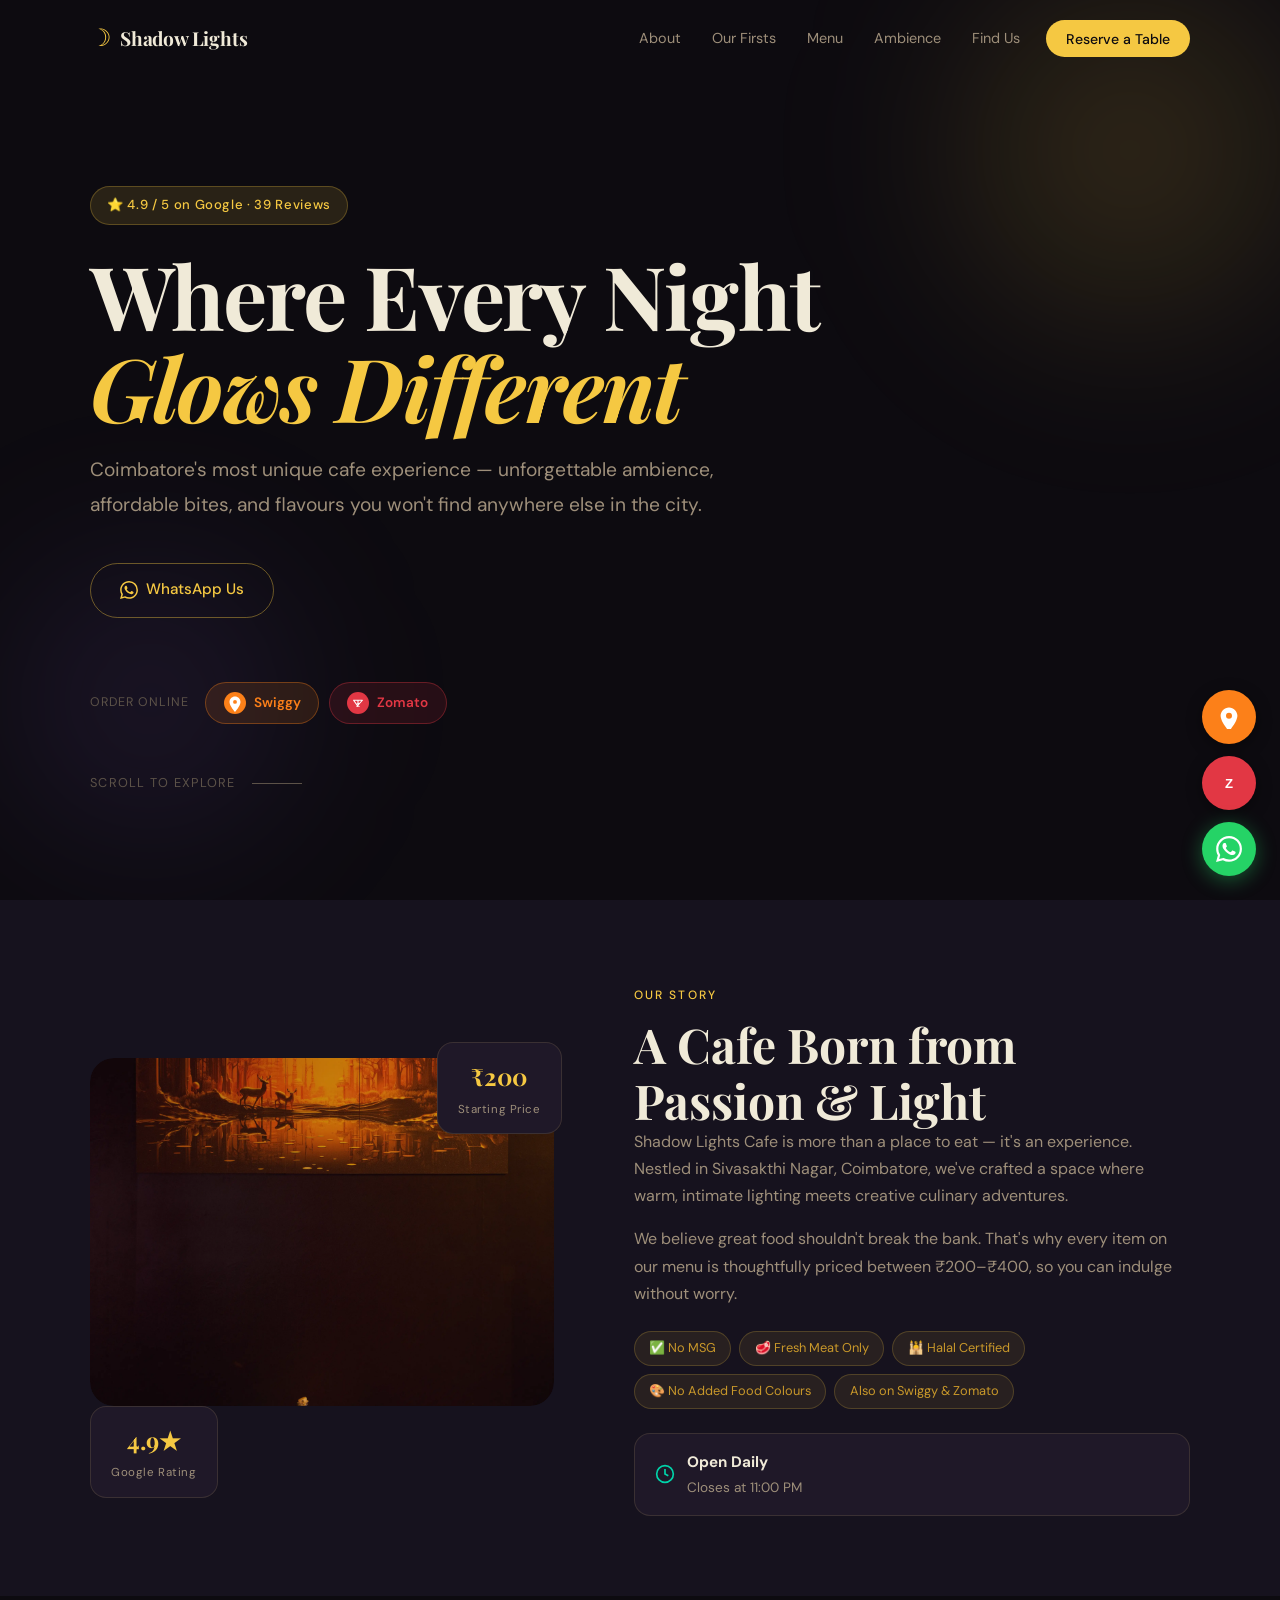
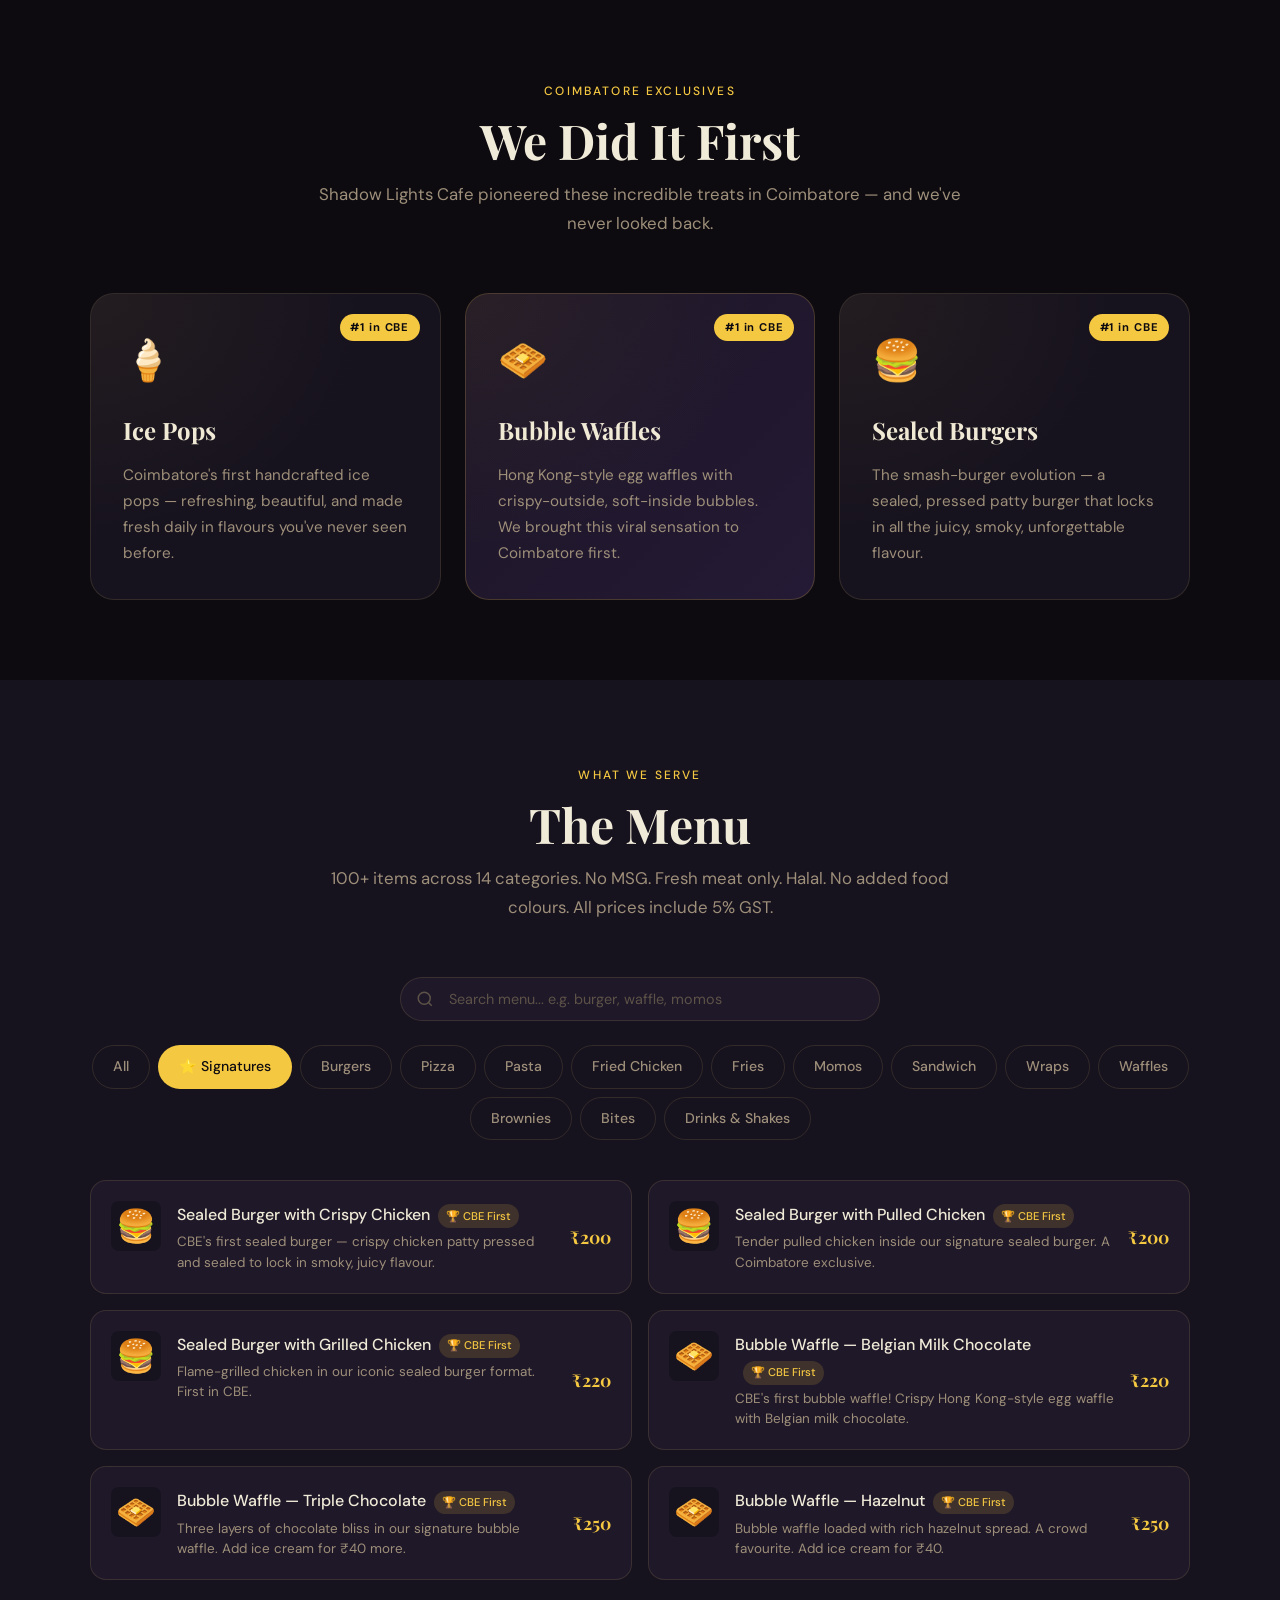
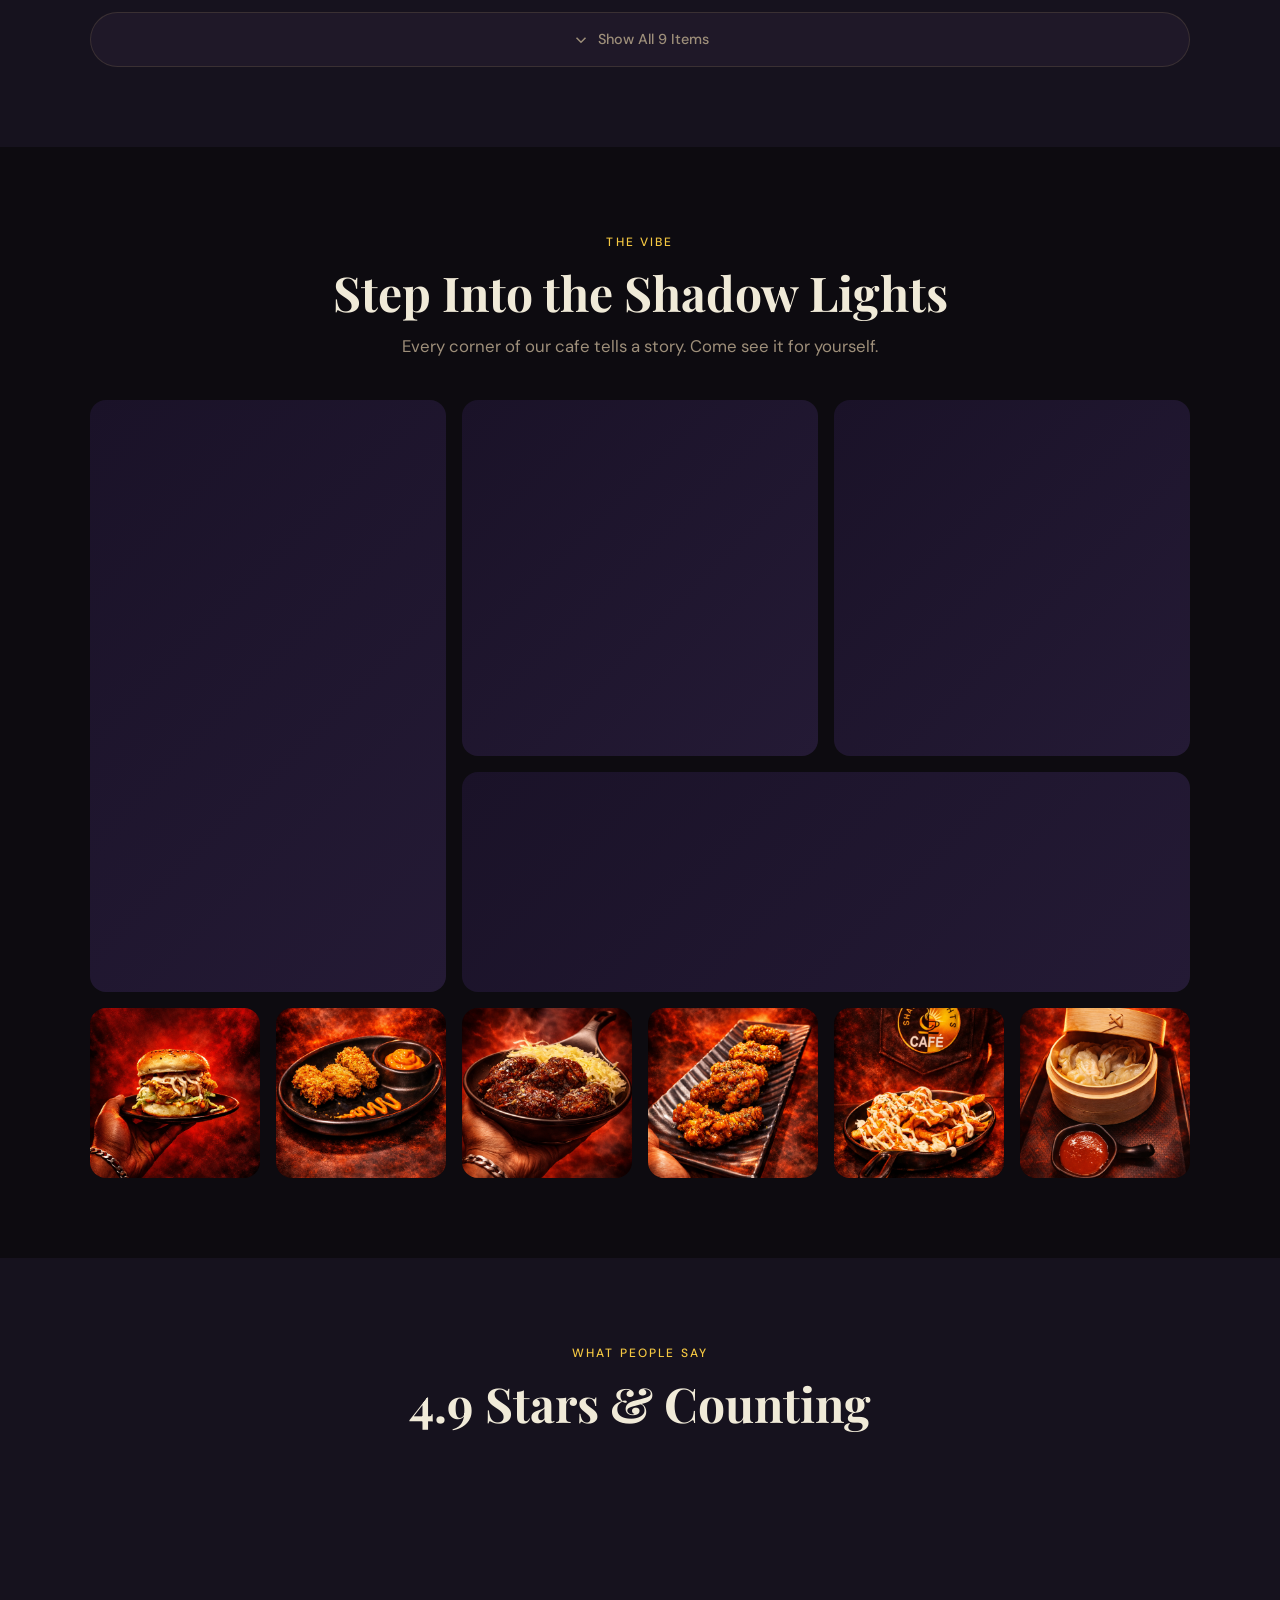
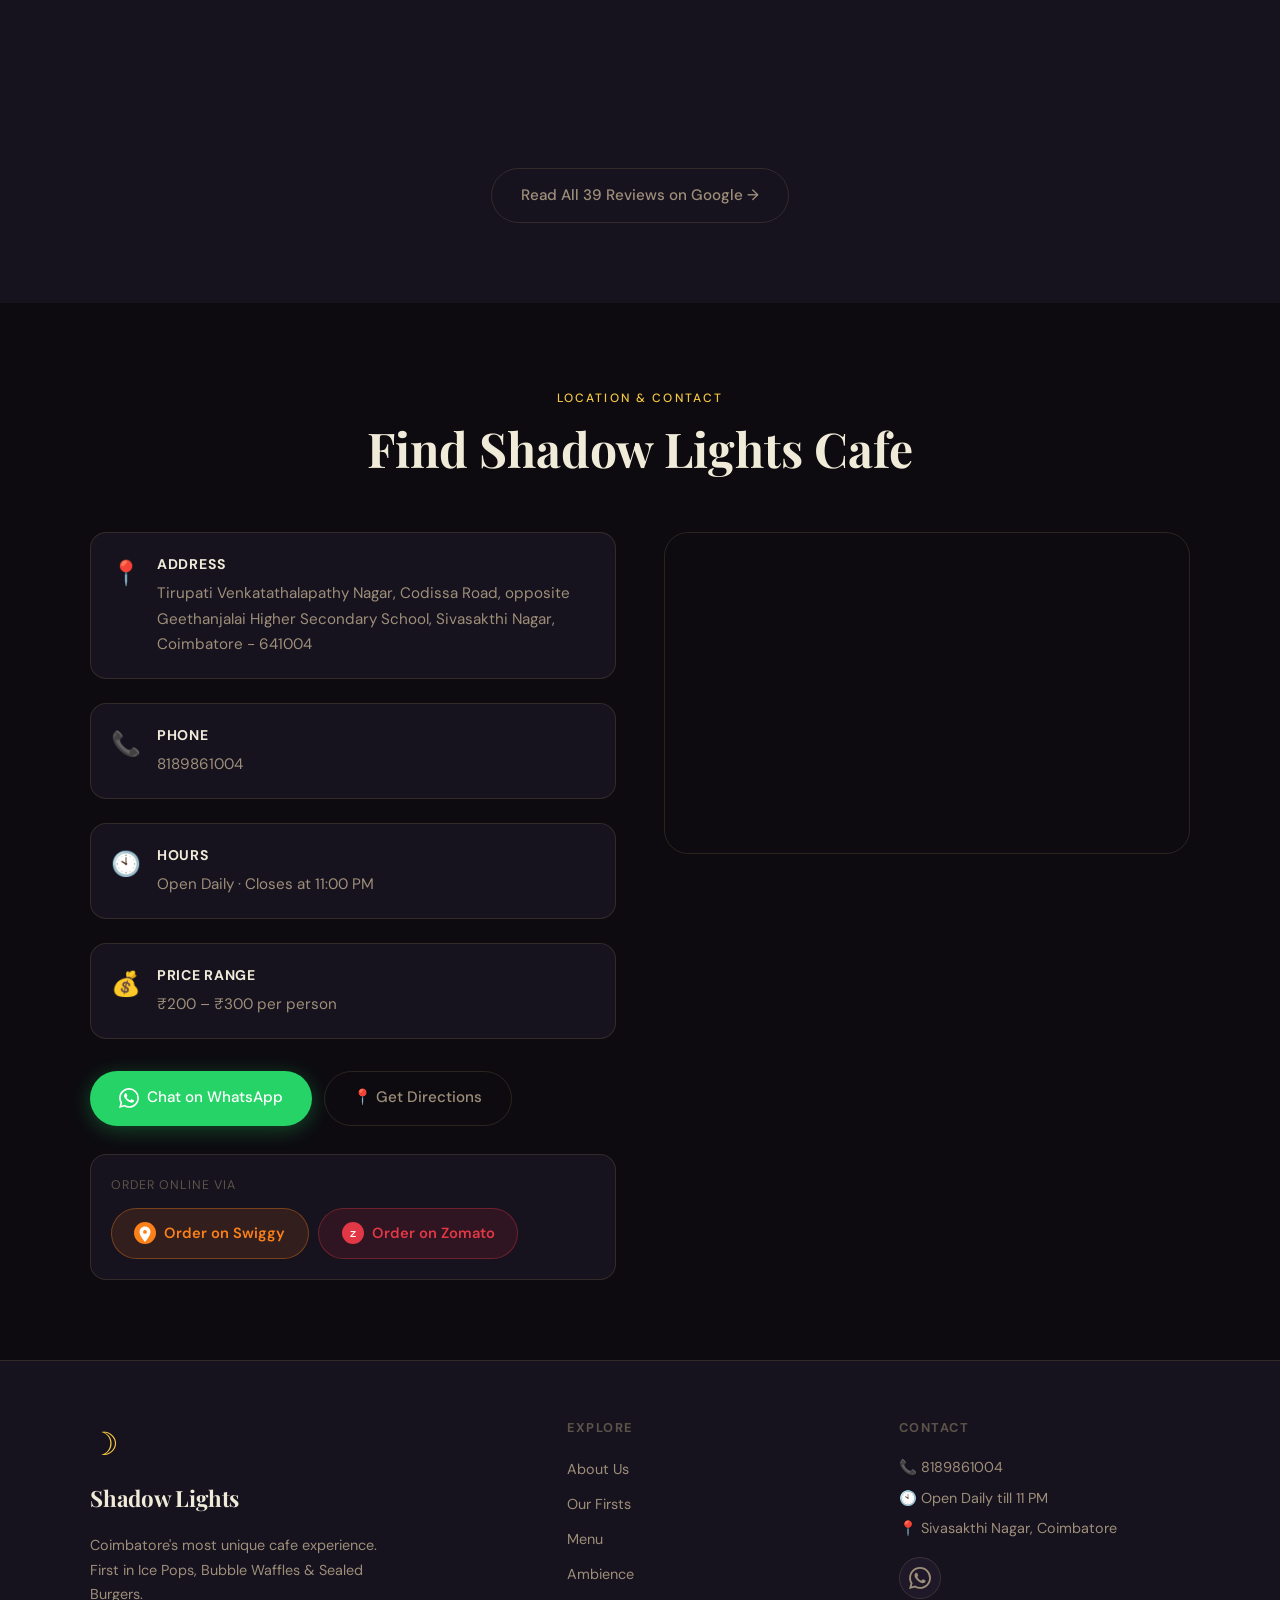
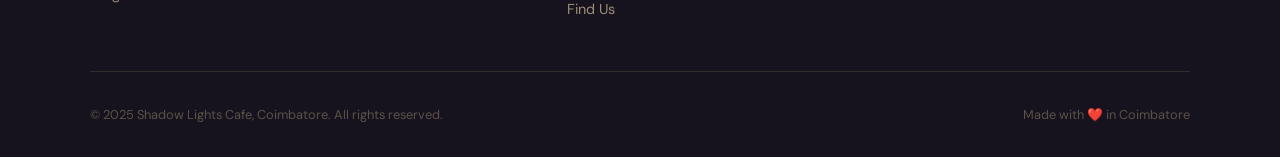
==== commit bd2f62bf: "spin page added" ====
--- a/index.html
+++ b/index.html
@@ -380,7 +380,7 @@
               <div class="contact-icon" aria-hidden="true">💰</div>
               <div>
                 <strong>Price Range</strong>
-                <span>₹200 – ₹400 per person</span>
+                <span>₹200 – ₹300 per person</span>
               </div>
             </div>
             <div class="findus__actions">
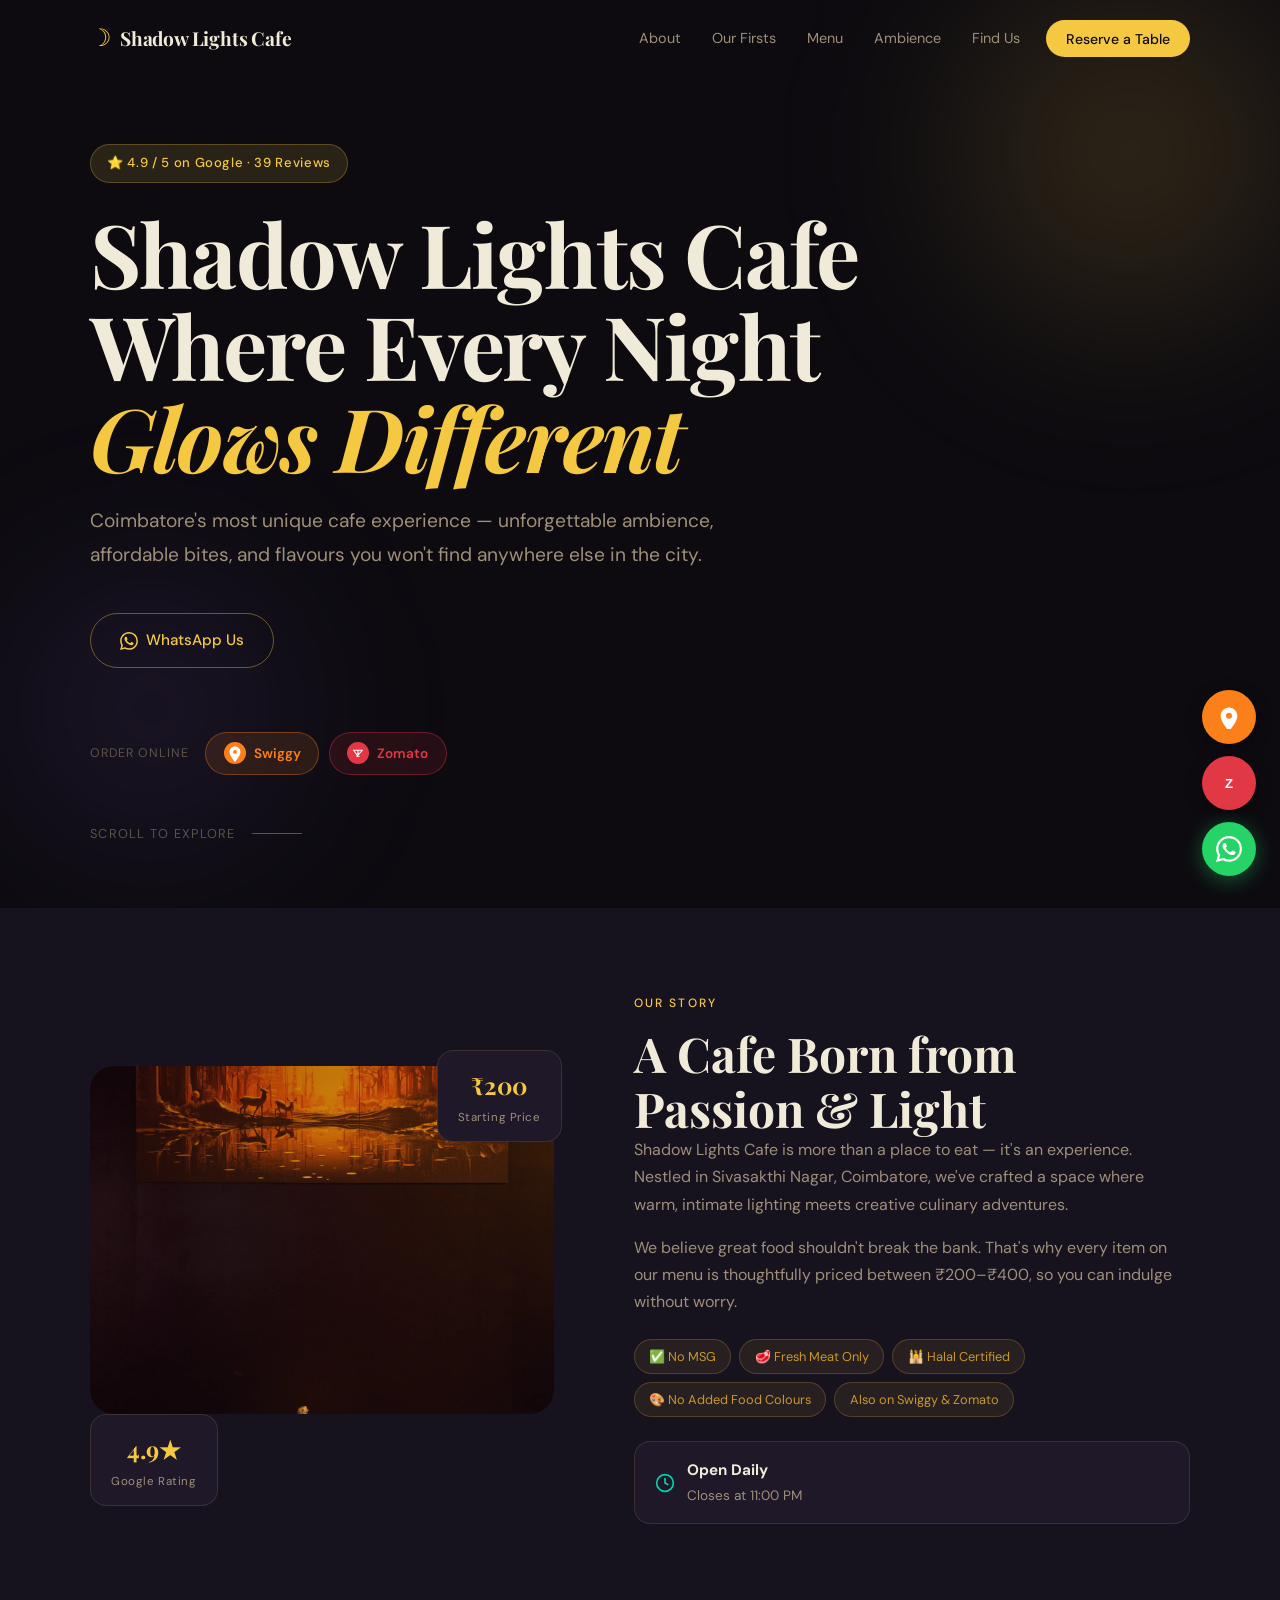
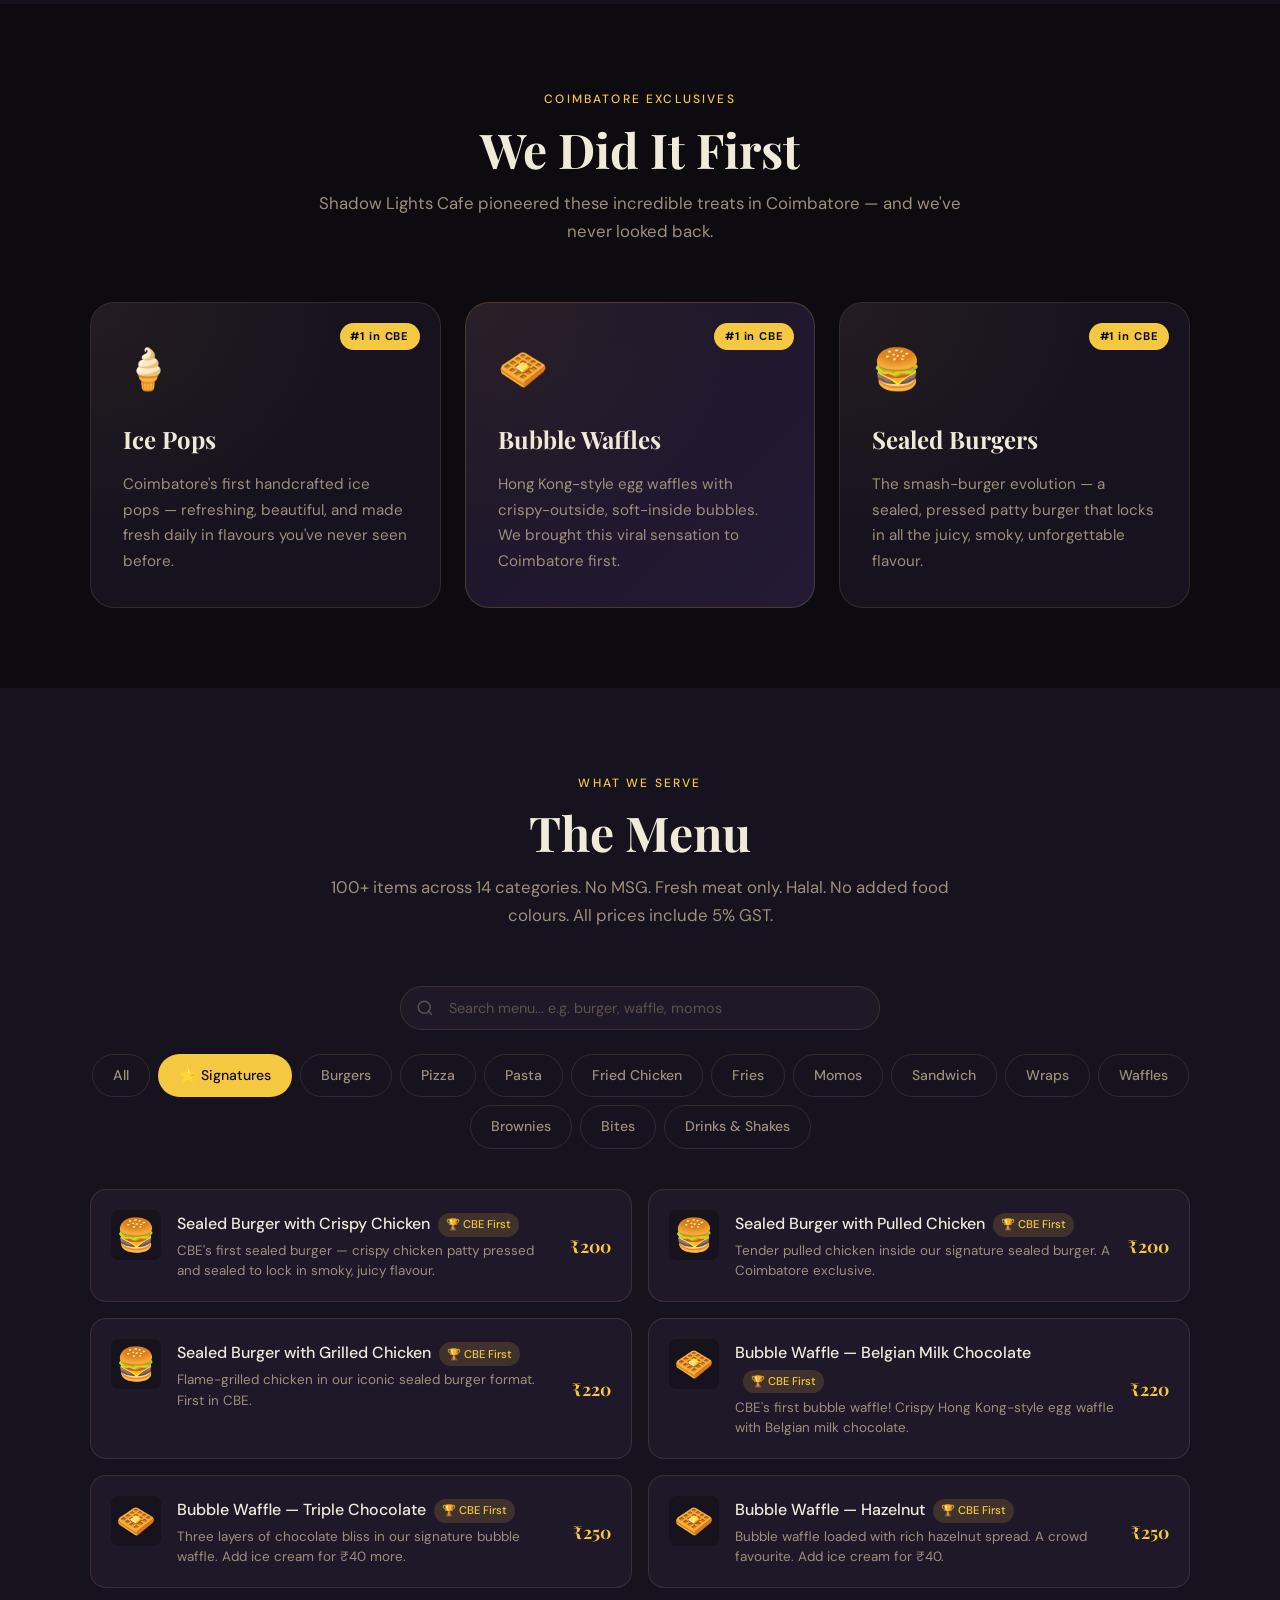
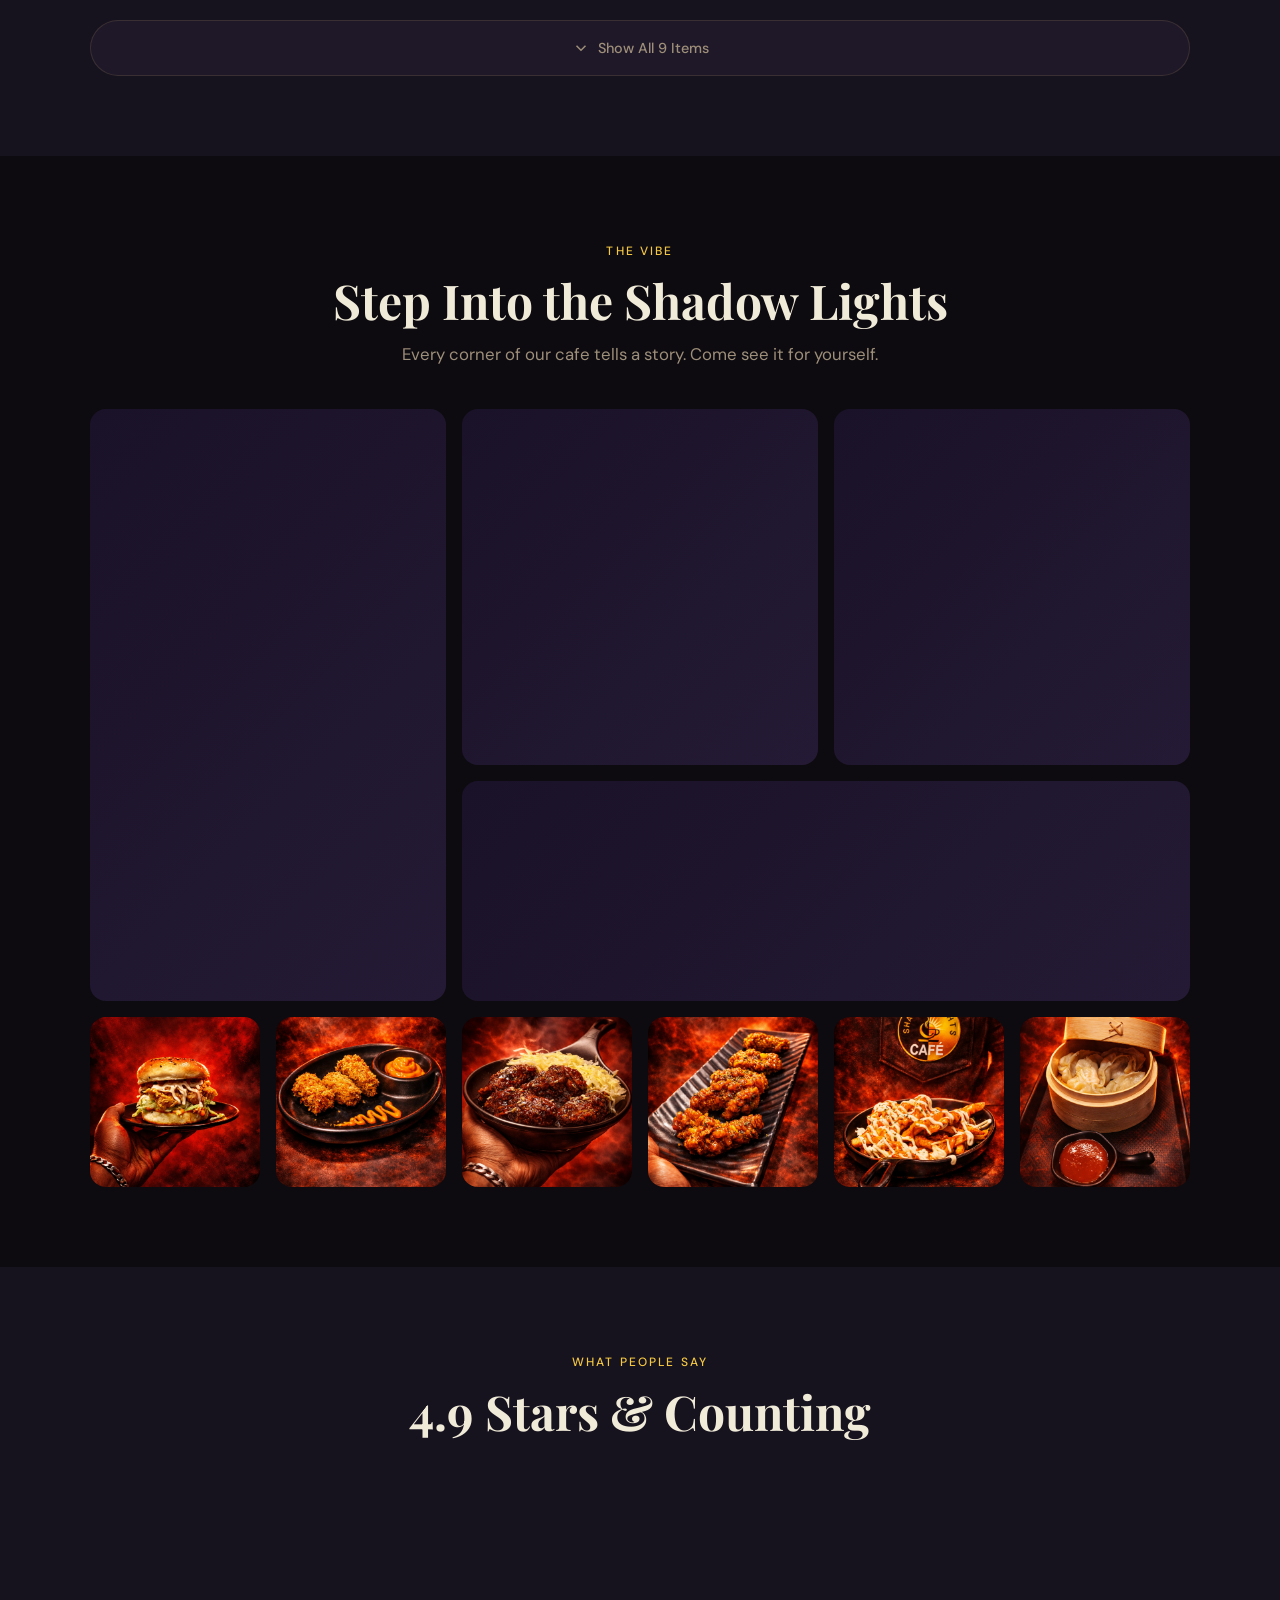
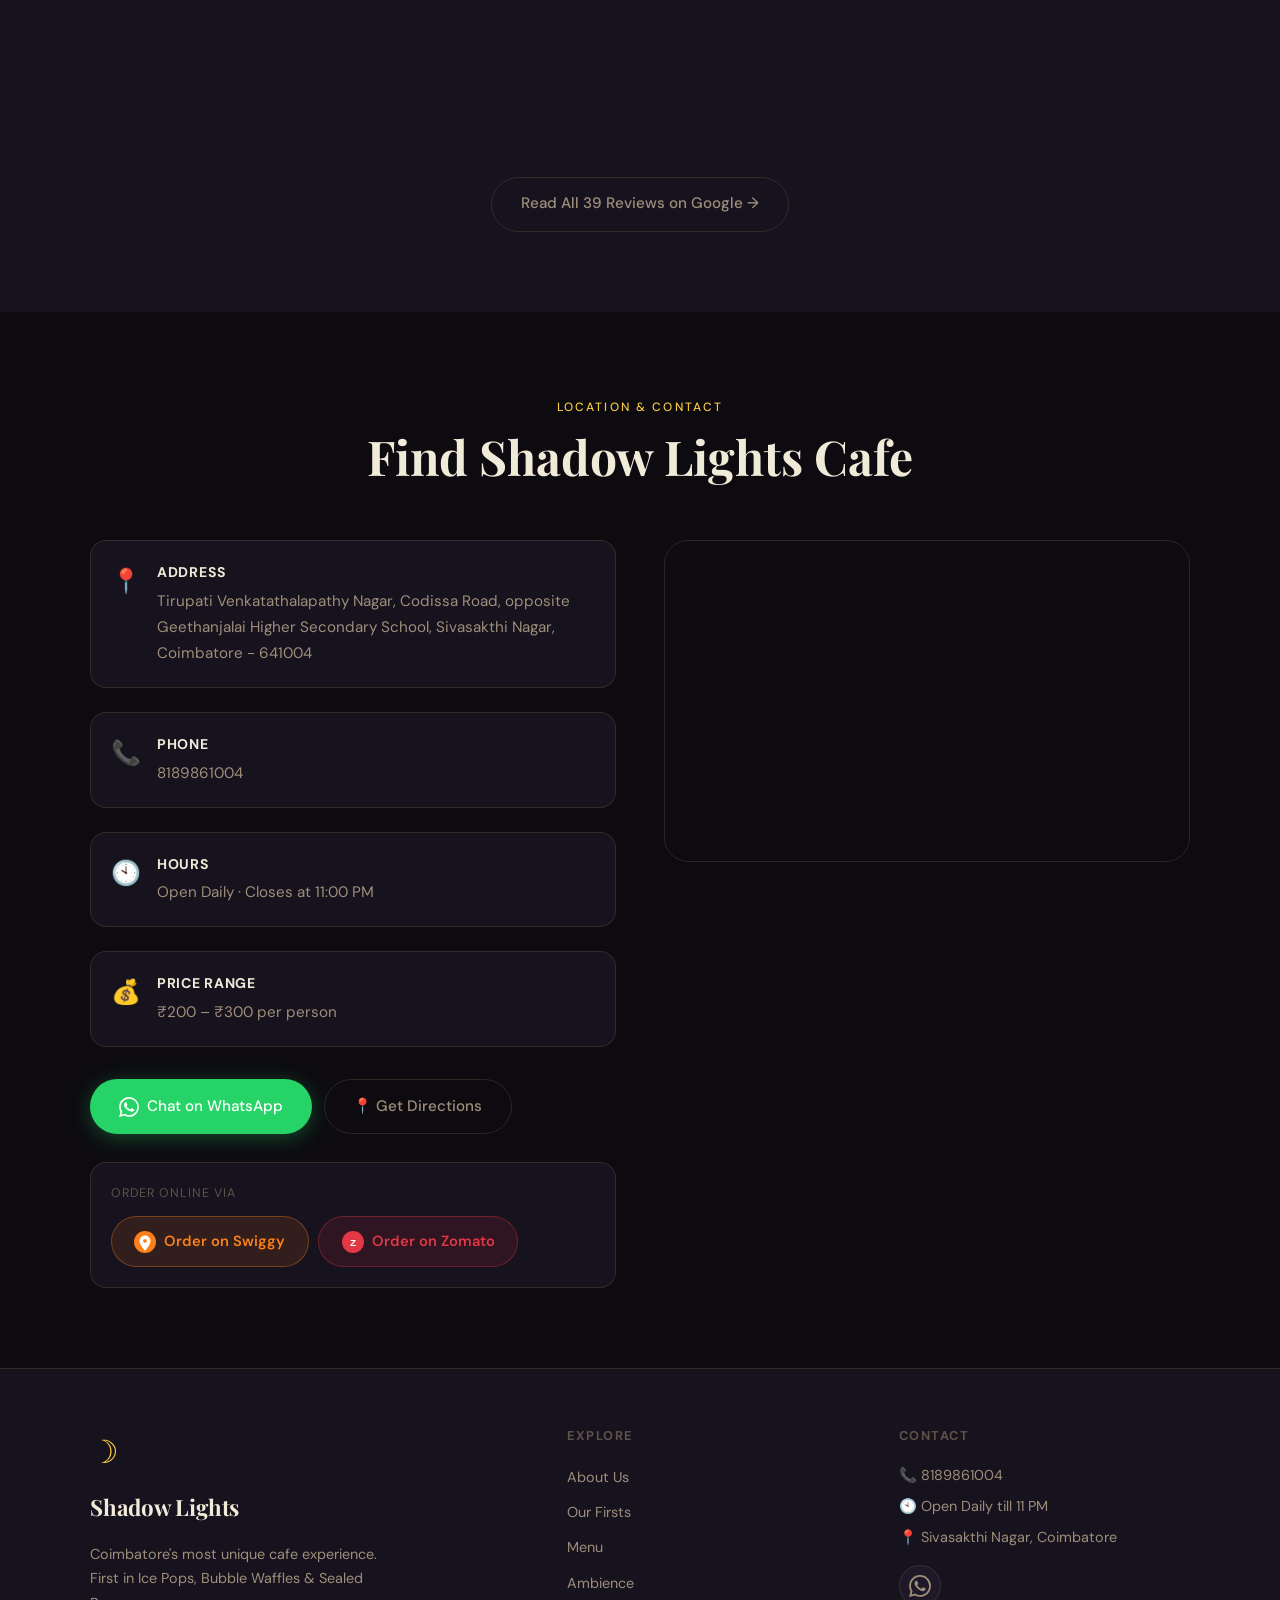
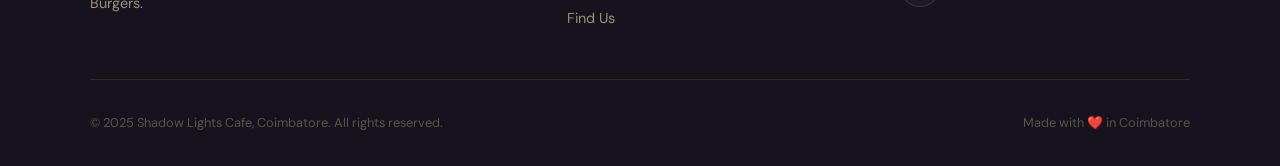
==== commit 53c2d020: "Reverting back to the previous version" ====
--- a/index.html
+++ b/index.html
@@ -59,7 +59,7 @@
     <nav class="nav container" aria-label="Main navigation">
       <a href="#" class="nav__logo" aria-label="Shadow Lights Cafe Home">
         <span class="logo-icon">☽</span>
-        <span class="logo-text">Shadow Lights</span>
+        <span class="logo-text">Shadow Lights Cafe</span>
       </a>
       <button class="nav__toggle" id="navToggle" aria-label="Toggle menu" aria-expanded="false">
         <span></span><span></span><span></span>
@@ -92,7 +92,7 @@
       <div class="hero__content container">
         <div class="hero__badge animate-fade-up">⭐ 4.9 / 5 on Google · 39 Reviews</div>
         <h1 class="hero__title animate-fade-up" style="animation-delay:0.1s">
-          Where Every Night<br/><em>Glows Different</em>
+          Shadow Lights Cafe <br/>Where Every Night<br/><em>Glows Different</em>
         </h1>
         <p class="hero__subtitle animate-fade-up" style="animation-delay:0.2s">
           Coimbatore's most unique cafe experience — unforgettable ambience, affordable bites, and flavours you won't find anywhere else in the city.
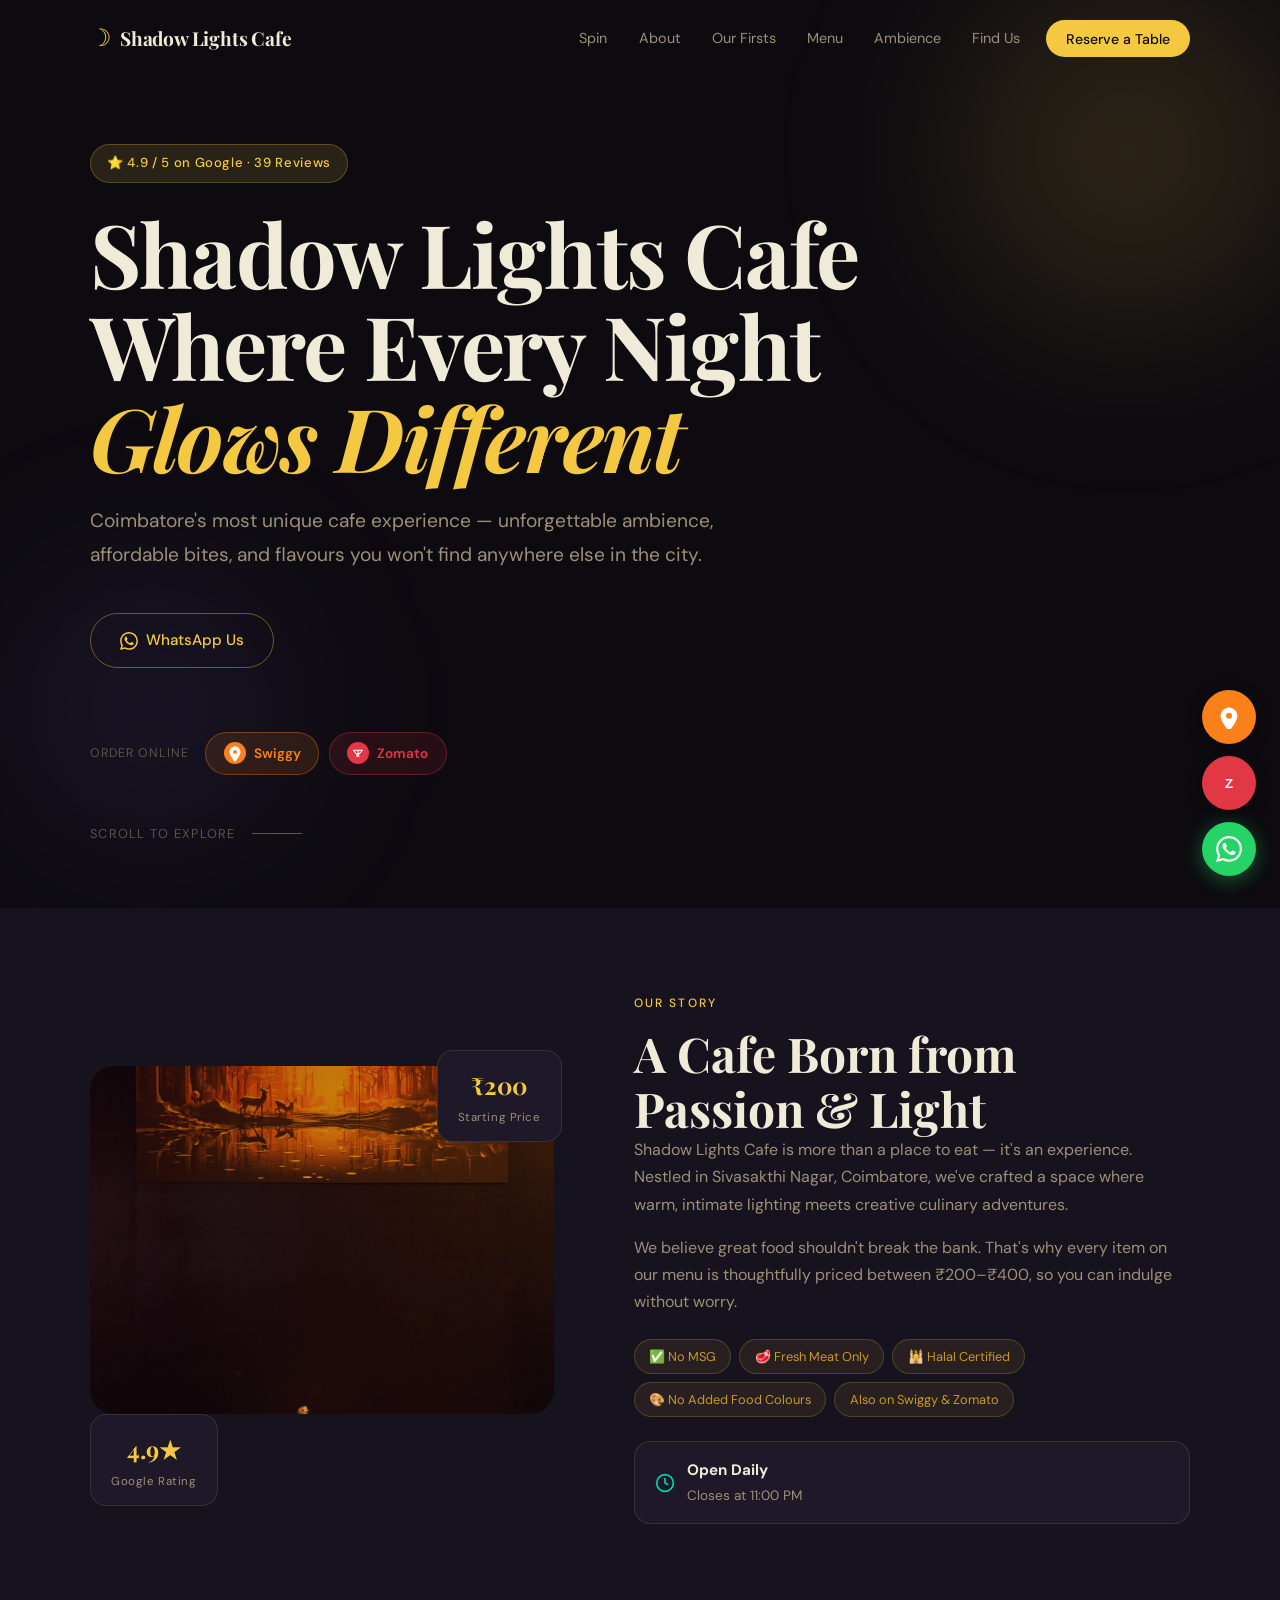
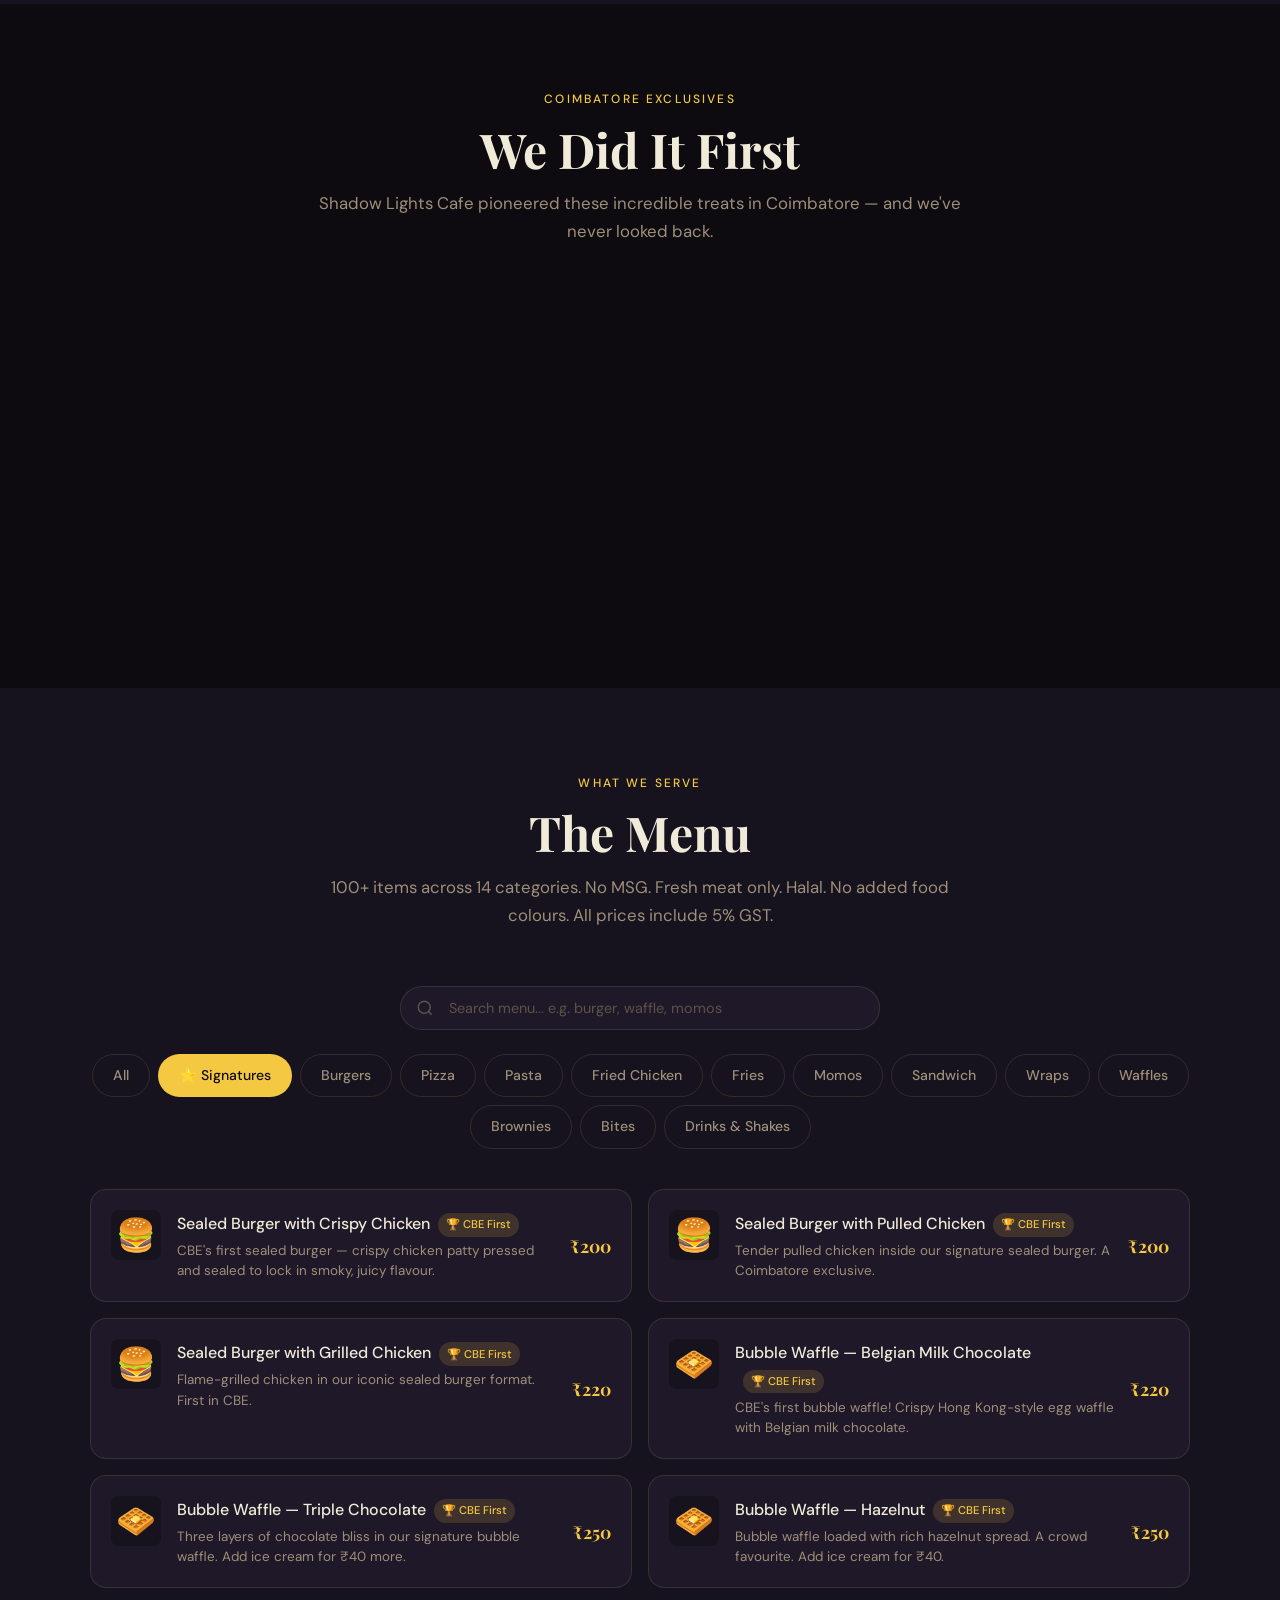
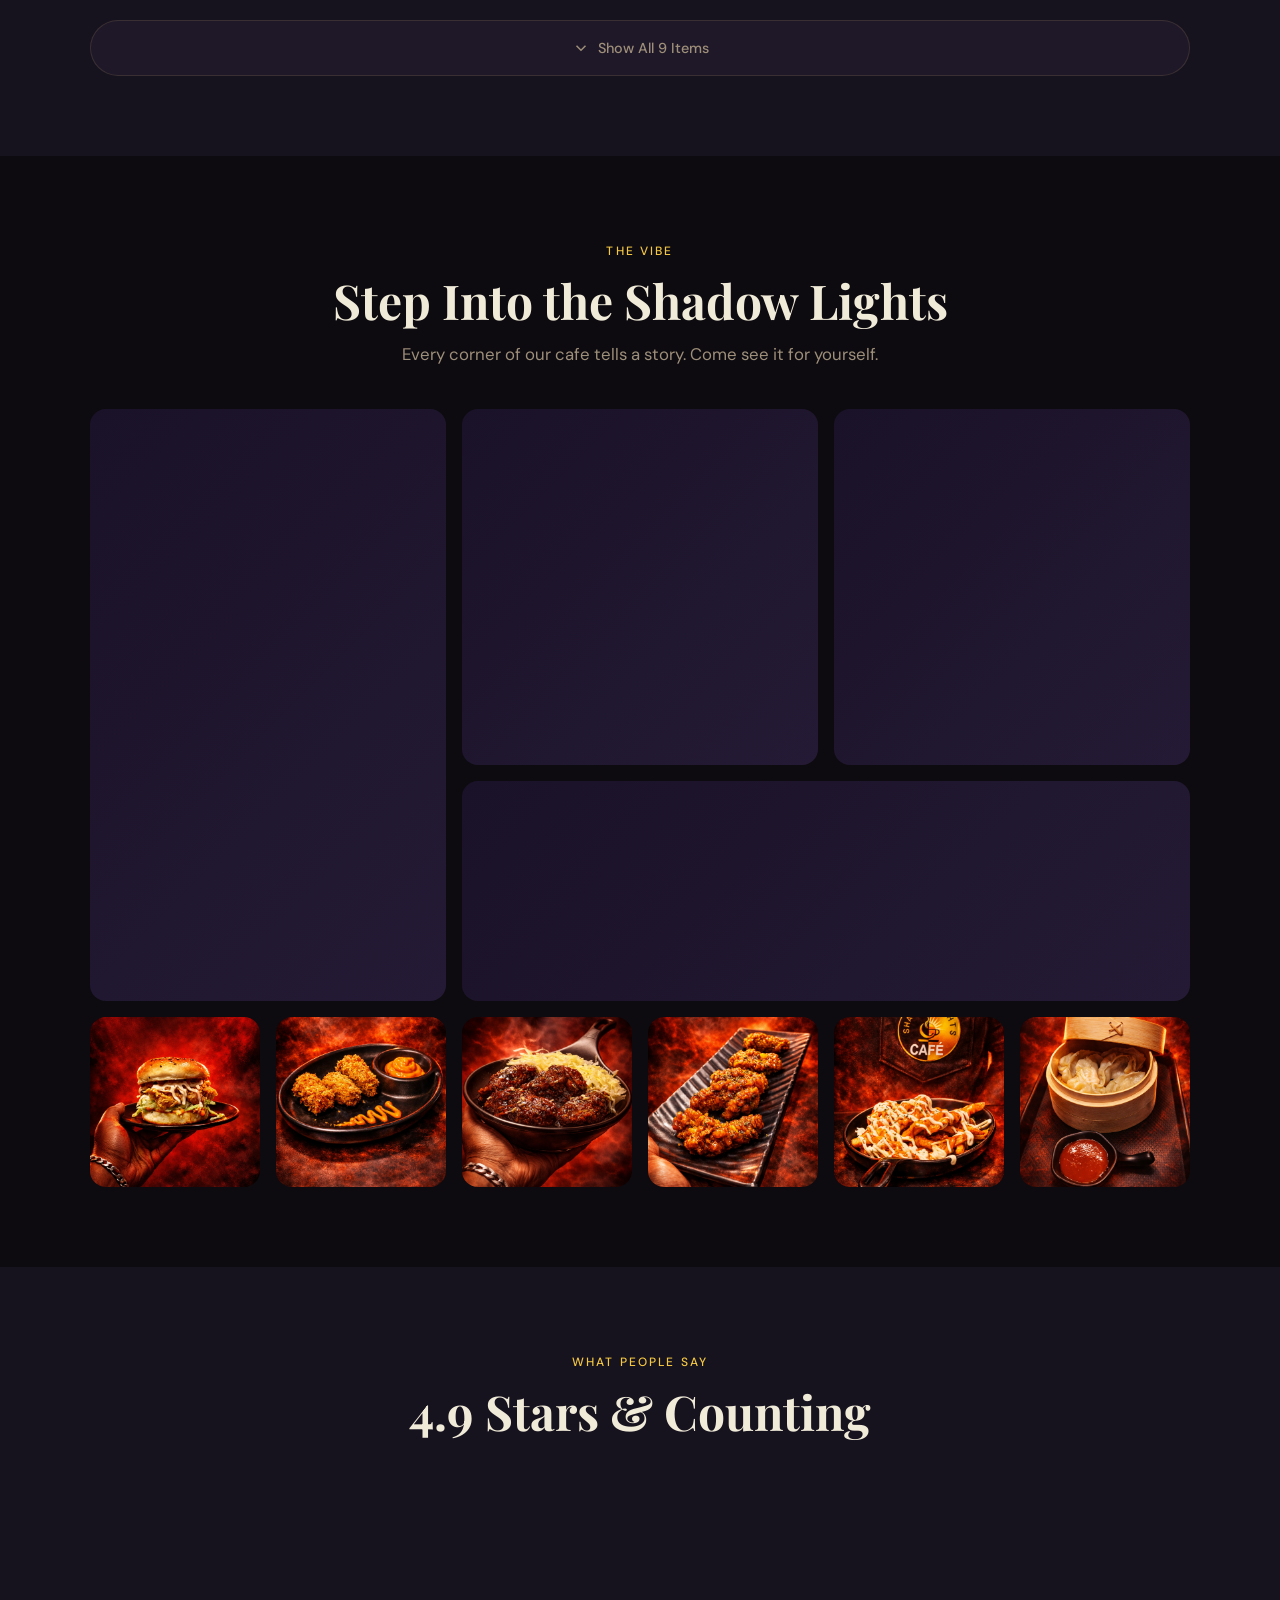
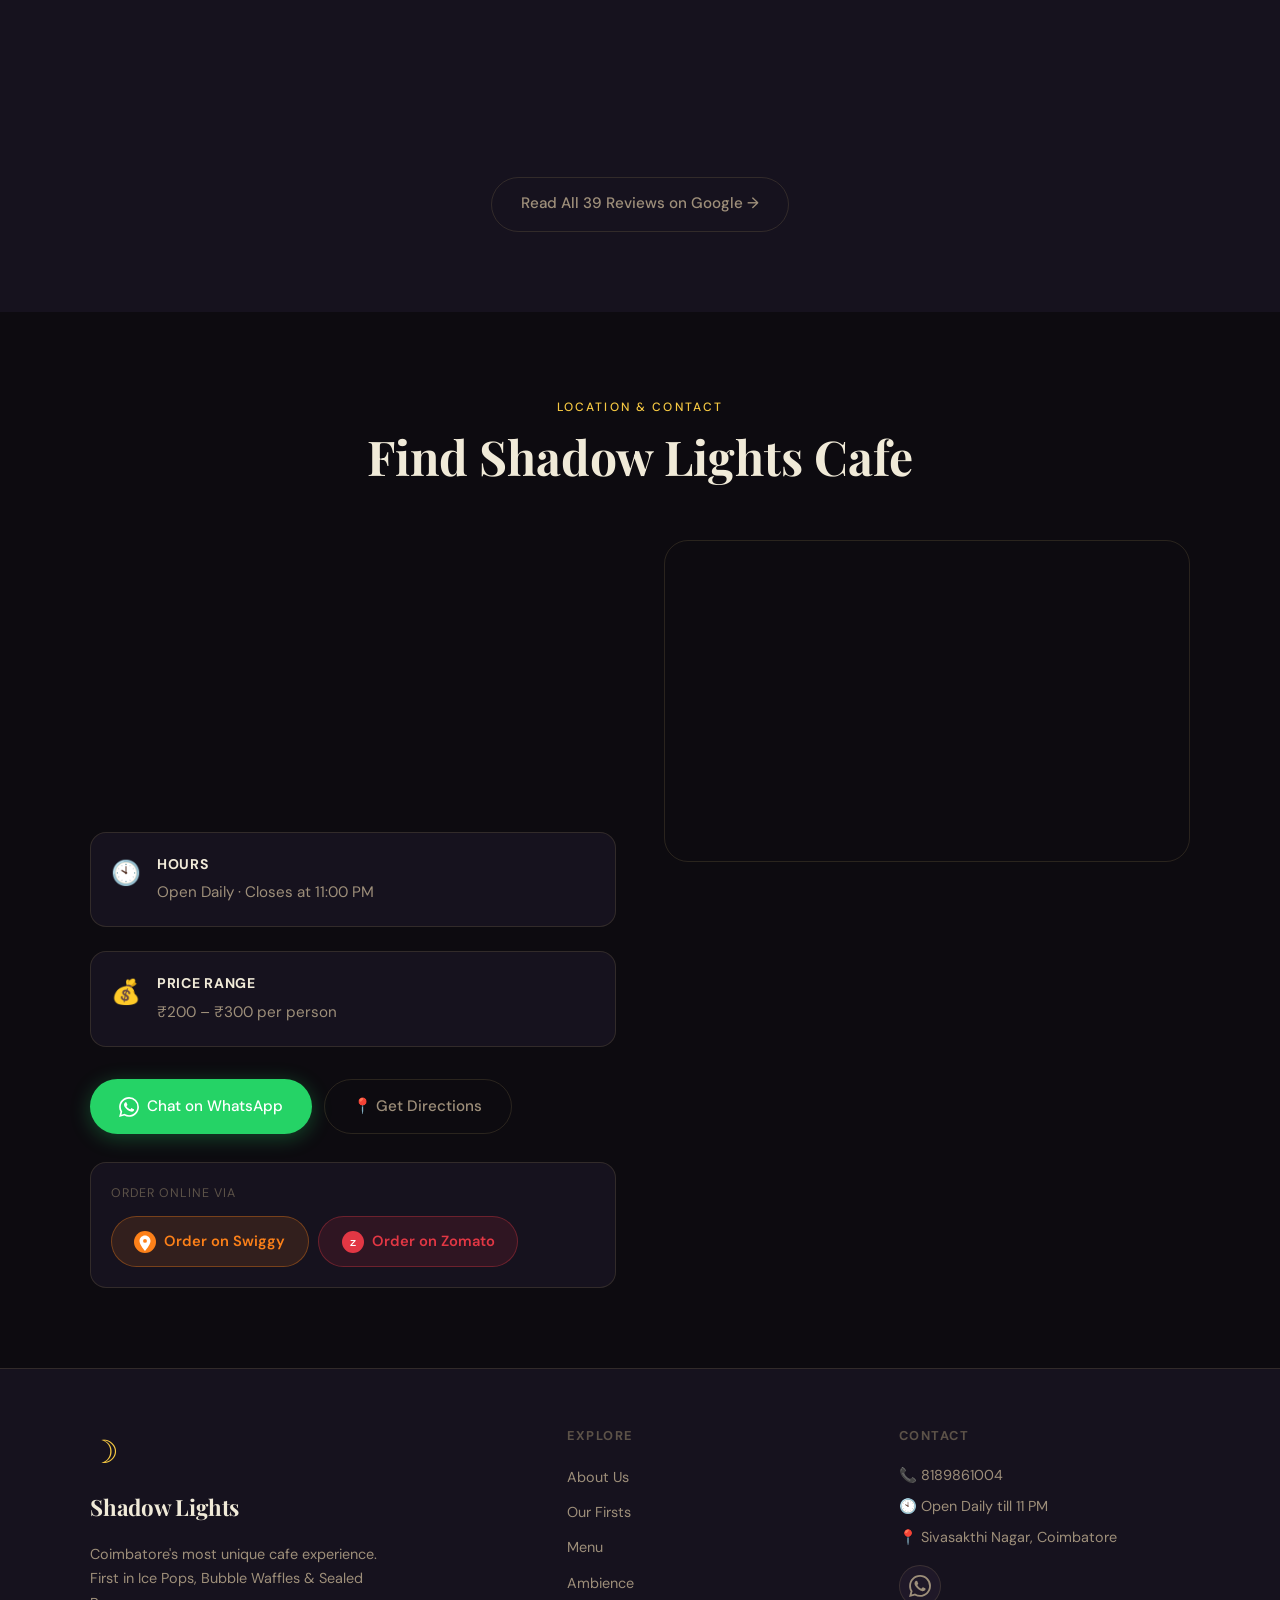
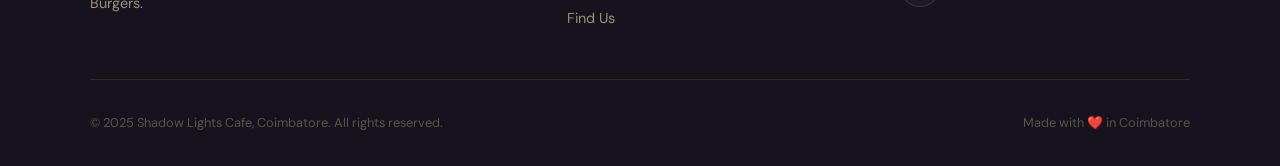
==== commit 4ffe7b55: "adding spin to menu" ====
--- a/index.html
+++ b/index.html
@@ -1,6 +1,17 @@
 <!DOCTYPE html>
 <html lang="en">
 <head>
+
+    <!-- Google tag (gtag.js) -->
+  <script async src="https://www.googletagmanager.com/gtag/js?id=G-CR7VJ1N2QT"></script>
+  <script>
+    window.dataLayer = window.dataLayer || [];
+    function gtag(){dataLayer.push(arguments);}
+    gtag('js', new Date());
+
+    gtag('config', 'G-CR7VJ1N2QT');
+  </script>
+
   <meta charset="UTF-8" />
   <meta name="viewport" content="width=device-width, initial-scale=1.0" />
   
@@ -65,6 +76,7 @@
         <span></span><span></span><span></span>
       </button>
       <ul class="nav__menu" id="navMenu" role="list">
+        <li><a href="https://shadowlightscafe.in/spin" class="nav__link">Spin</a></li>
         <li><a href="#about" class="nav__link">About</a></li>
         <li><a href="#firsts" class="nav__link">Our Firsts</a></li>
         <li><a href="#menu" class="nav__link">Menu</a></li>
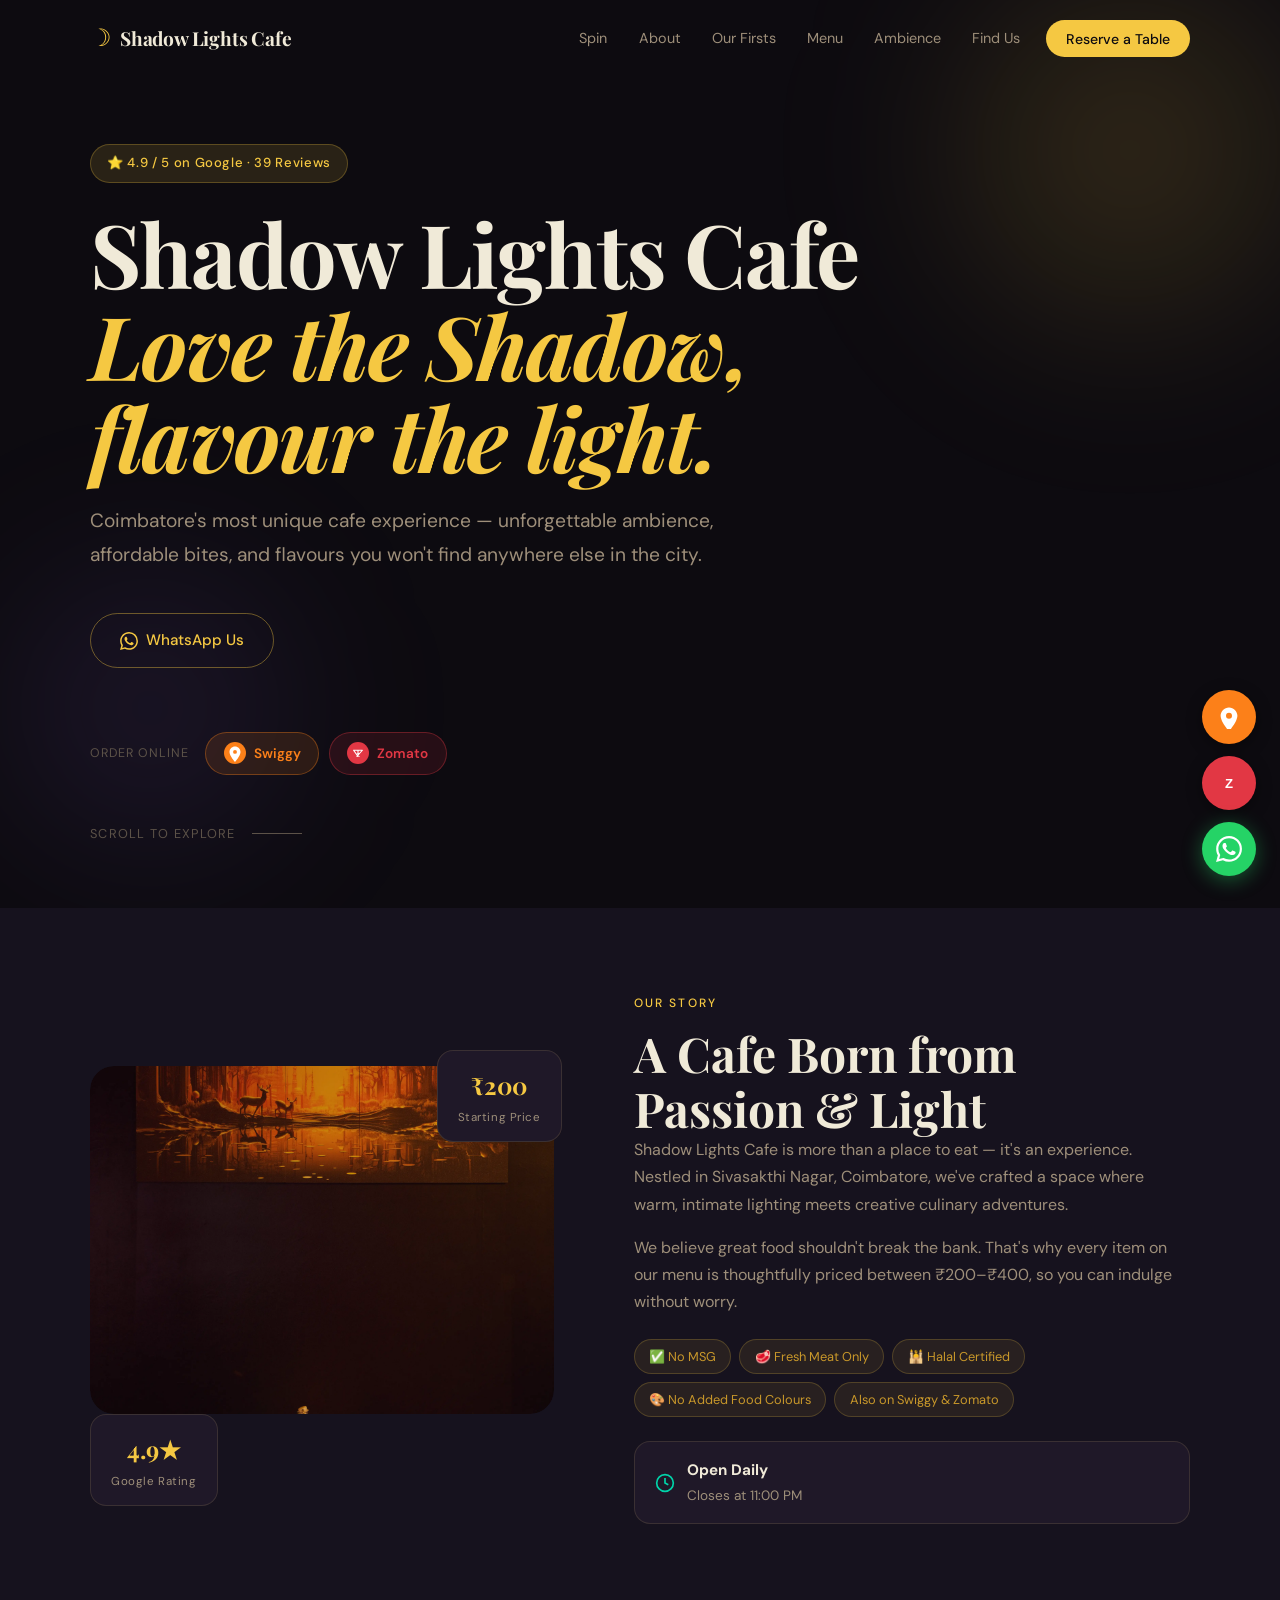
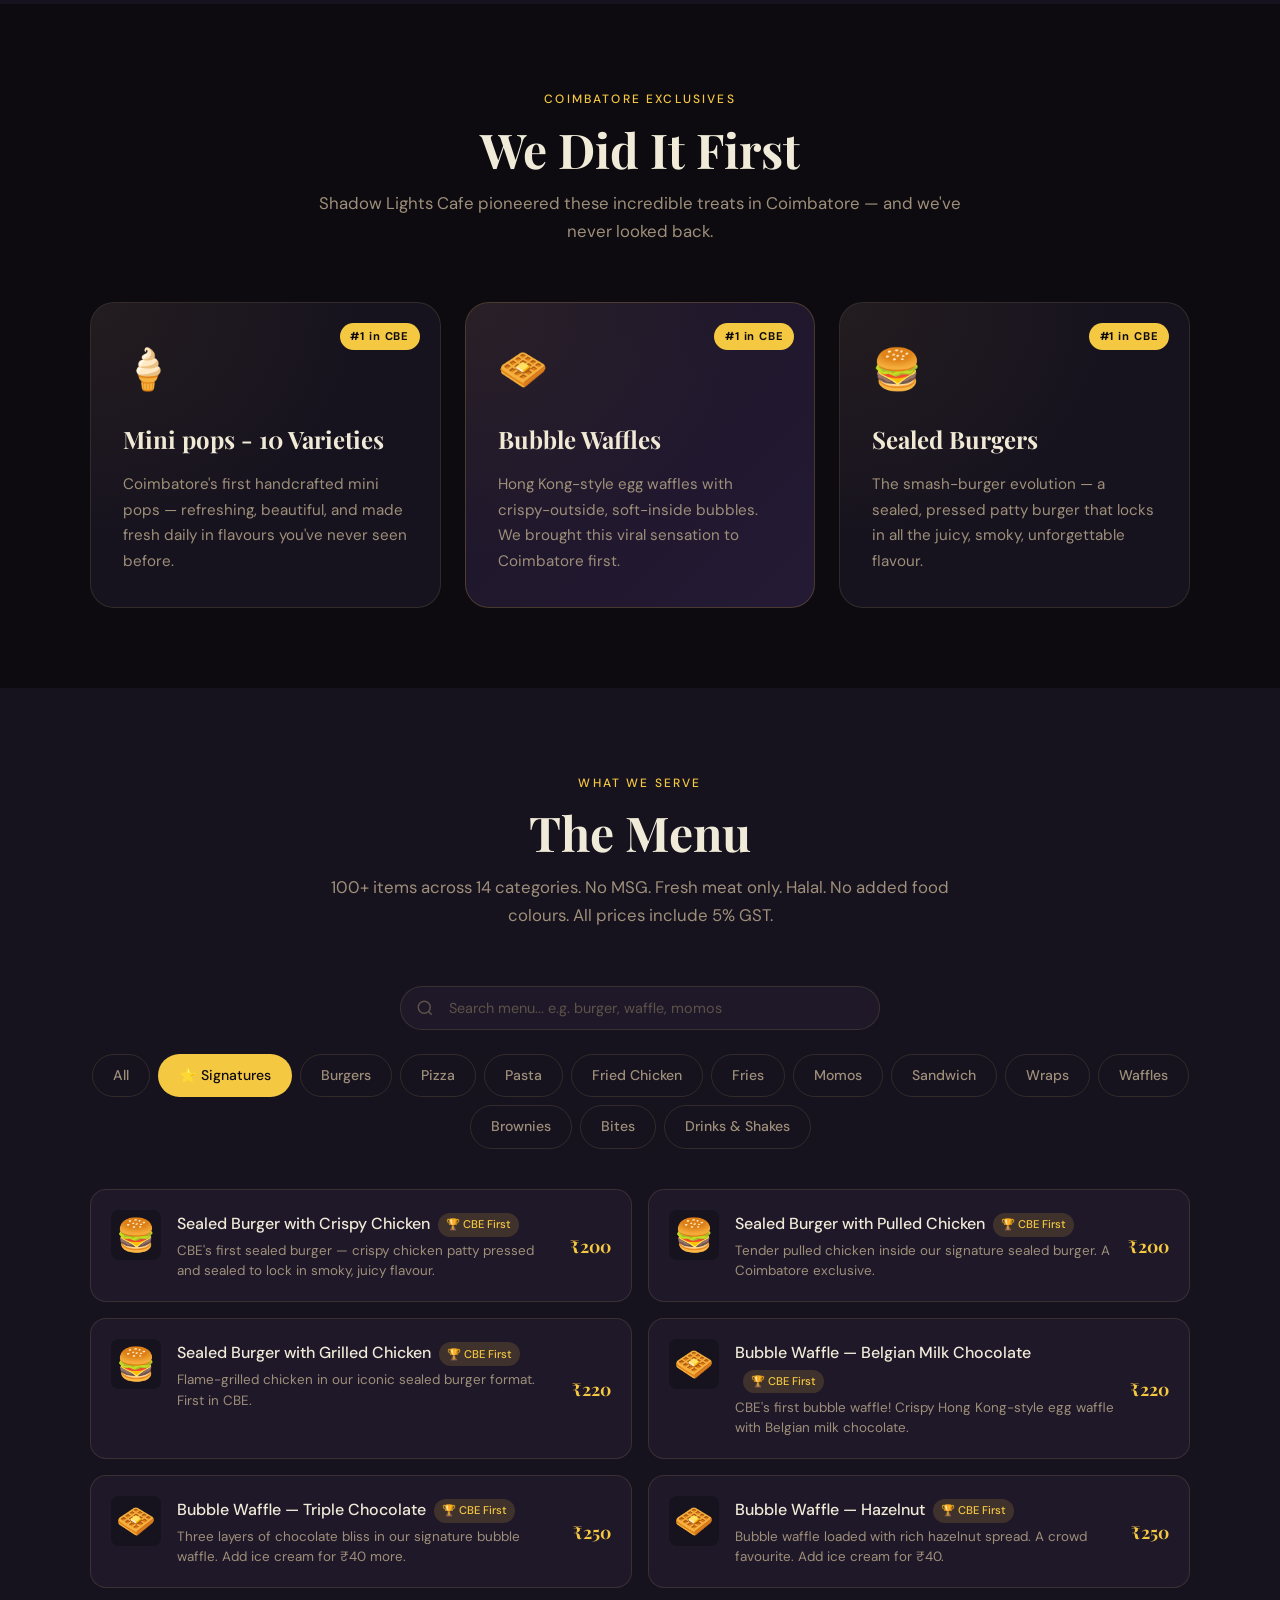
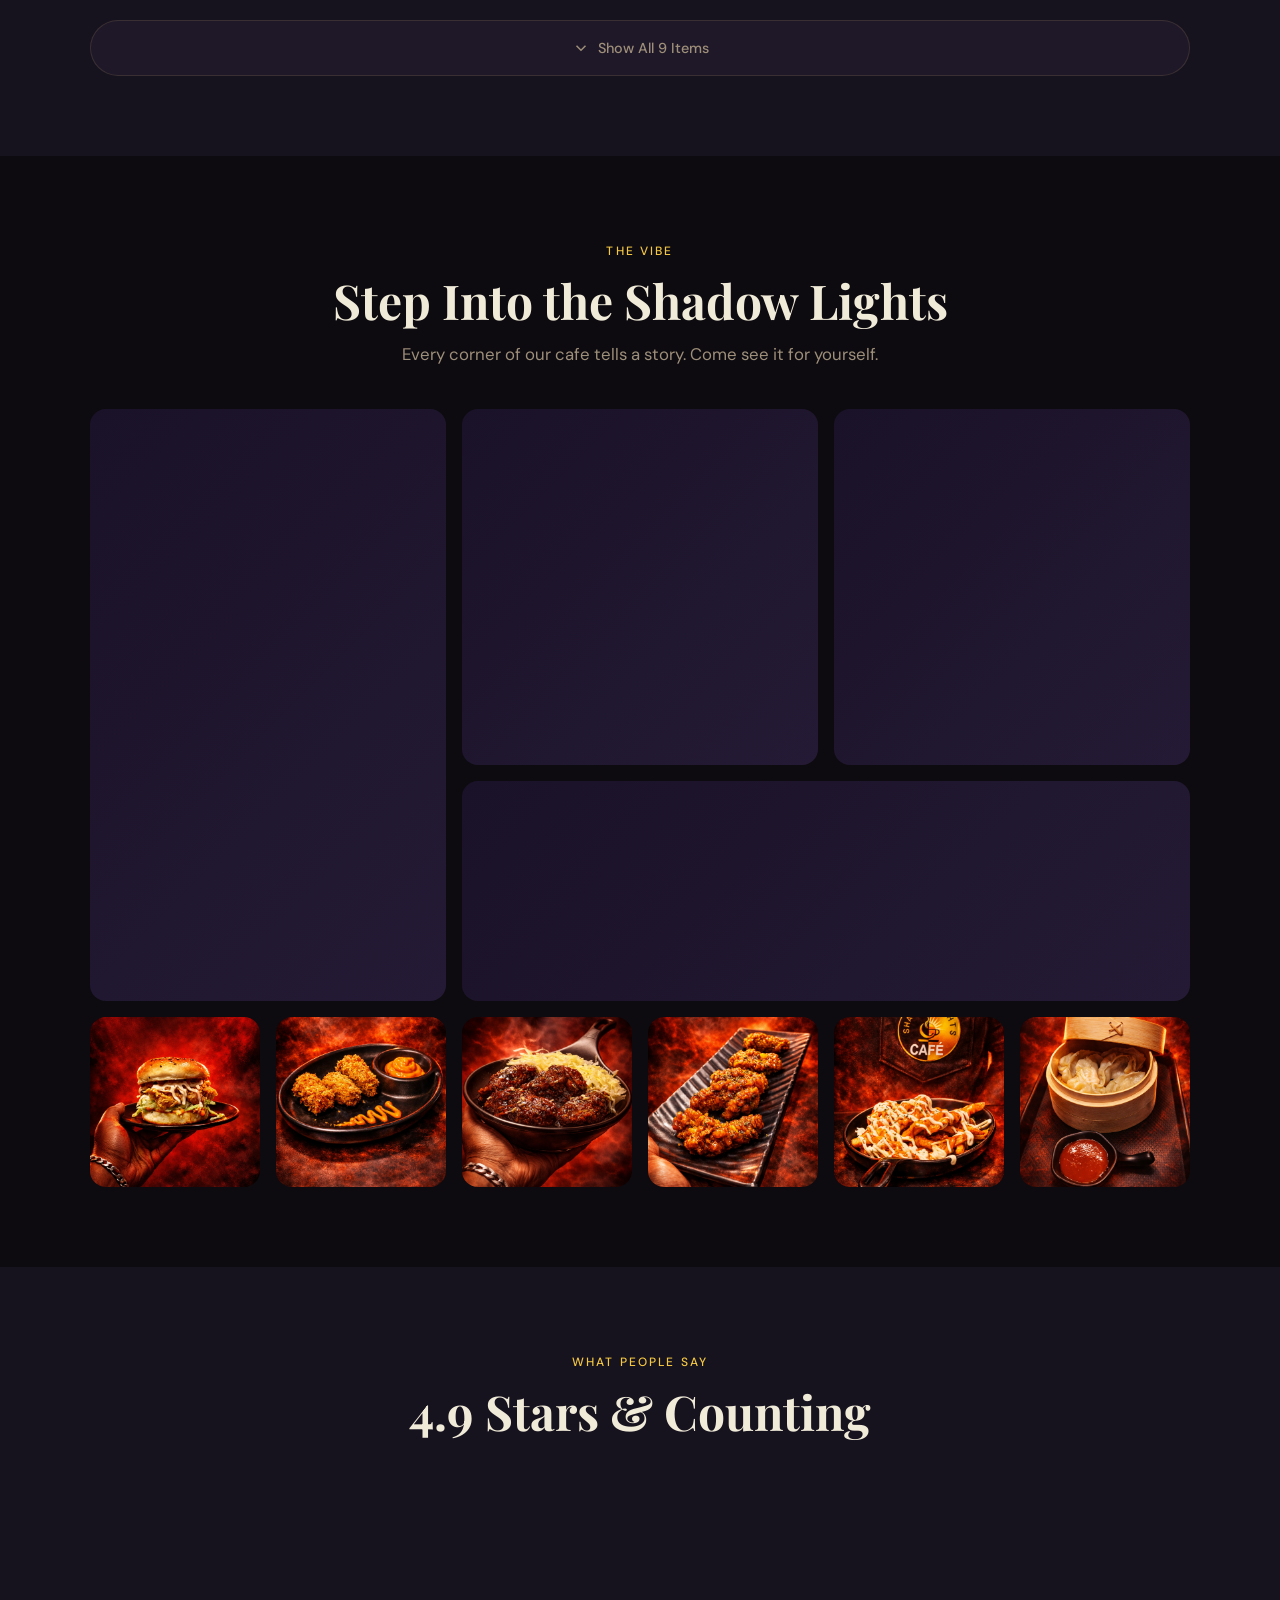
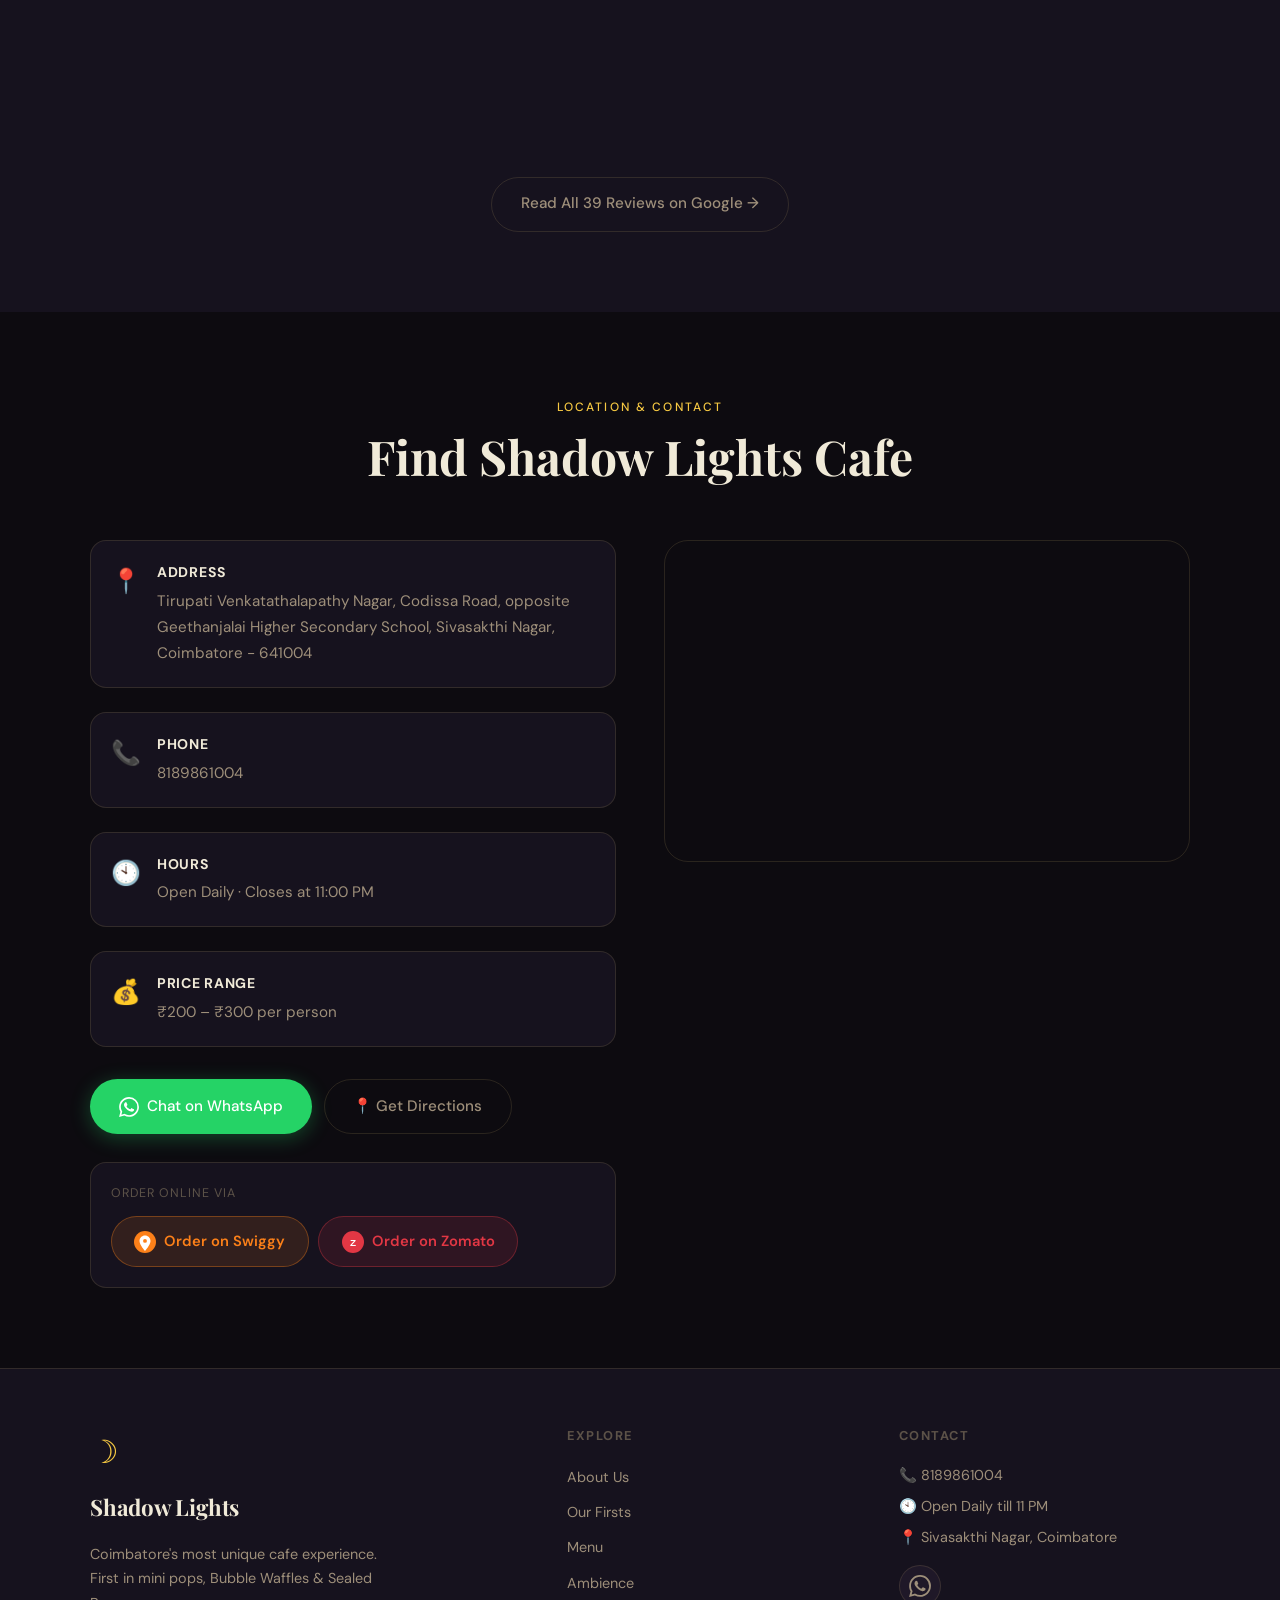
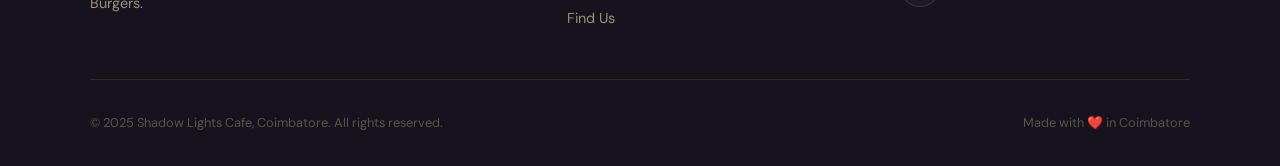
==== commit b4d23912: "Changes by santhosh" ====
--- a/index.html
+++ b/index.html
@@ -17,15 +17,15 @@
   
   <!-- SEO Meta Tags -->
   <title>Shadow Lights Cafe | Best Cafe in Coimbatore – Unique Ambience & Affordable Food</title>
-  <meta name="description" content="Shadow Lights Cafe – Coimbatore's most unique cafe. First to introduce Ice Pops, Bubble Waffles & Sealed Burgers. Rated 4.9★. Open daily till 11 PM. Visit us on Codissa Road, Sivasakthi Nagar." />
-  <meta name="keywords" content="best cafe in coimbatore, shadow lights cafe, cafe coimbatore, bubble waffle coimbatore, ice pops coimbatore, sealed burger coimbatore, cafe near me coimbatore, unique cafe coimbatore" />
+  <meta name="description" content="Shadow Lights Cafe – Coimbatore's most unique cafe. First to introduce mini pops, Bubble Waffles & Sealed Burgers. Rated 4.9★. Open daily till 11 PM. Visit us on Codissa Road, Sivasakthi Nagar." />
+  <meta name="keywords" content="best cafe in coimbatore, shadow lights cafe, cafe coimbatore, bubble waffle coimbatore, mini pops coimbatore, sealed burger coimbatore, cafe near me coimbatore, unique cafe coimbatore" />
   <meta name="author" content="Shadow Lights Cafe" />
   <meta name="robots" content="index, follow" />
   <link rel="canonical" href="https://shadowlightscafe.in/" />
 
   <!-- Open Graph (Social Sharing) -->
   <meta property="og:title" content="Shadow Lights Cafe | Best Cafe in Coimbatore" />
-  <meta property="og:description" content="Coimbatore's first cafe with Ice Pops, Bubble Waffles & Sealed Burgers. Rated 4.9★. Unique ambience. Open till 11 PM." />
+  <meta property="og:description" content="Coimbatore's first cafe with mini pops, Bubble Waffles & Sealed Burgers. Rated 4.9★. Unique ambience. Open till 11 PM." />
   <meta property="og:type" content="restaurant" />
   <meta property="og:url" content="https://shadowlightscafe.in/" />
 
@@ -35,7 +35,7 @@
     "@context": "https://schema.org",
     "@type": "CafeOrCoffeeShop",
     "name": "Shadow Lights Cafe",
-    "description": "Coimbatore's most unique cafe, first to introduce Ice Pops, Bubble Waffles and Sealed Burgers.",
+    "description": "Coimbatore's most unique cafe, first to introduce mini pops, Bubble Waffles and Sealed Burgers.",
     "address": {
       "@type": "PostalAddress",
       "streetAddress": "Tirupati Venkatathalapathy Nagar, Codissa Road, opposite Geethanjalai Higher Secondary School, Sivasakthi Nagar",
@@ -104,7 +104,7 @@
       <div class="hero__content container">
         <div class="hero__badge animate-fade-up">⭐ 4.9 / 5 on Google · 39 Reviews</div>
         <h1 class="hero__title animate-fade-up" style="animation-delay:0.1s">
-          Shadow Lights Cafe <br/>Where Every Night<br/><em>Glows Different</em>
+          Shadow Lights Cafe <br> <em>Love the Shadow, flavour the light.</em>
         </h1>
         <p class="hero__subtitle animate-fade-up" style="animation-delay:0.2s">
           Coimbatore's most unique cafe experience — unforgettable ambience, affordable bites, and flavours you won't find anywhere else in the city.
@@ -200,11 +200,11 @@
           <p class="section-desc">Shadow Lights Cafe pioneered these incredible treats in Coimbatore — and we've never looked back.</p>
         </div>
         <div class="firsts__grid">
-          <article class="first-card" aria-label="Ice Pops">
+          <article class="first-card" aria-label="mini pops">
             <div class="first-card__icon" aria-hidden="true">🍦</div>
             <div class="first-card__badge">#1 in CBE</div>
-            <h3 class="first-card__title">Ice Pops</h3>
-            <p class="first-card__desc">Coimbatore's first handcrafted ice pops — refreshing, beautiful, and made fresh daily in flavours you've never seen before.</p>
+            <h3 class="first-card__title">Mini pops - 10 Varieties</h3>
+            <p class="first-card__desc">Coimbatore's first handcrafted mini pops — refreshing, beautiful, and made fresh daily in flavours you've never seen before.</p>
           </article>
           <article class="first-card first-card--featured" aria-label="Bubble Waffles">
             <div class="first-card__icon" aria-hidden="true">🧇</div>
@@ -346,7 +346,7 @@
           </article>
           <article class="review-card">
             <div class="review-stars" aria-label="5 star rating">⭐⭐⭐⭐⭐</div>
-            <p>"The ice pops are absolutely refreshing and the sealed burgers are something else entirely. They really did bring something new to CBE!"</p>
+            <p>"The mini pops are absolutely refreshing and the sealed burgers are something else entirely. They really did bring something new to CBE!"</p>
             <cite>— Google Reviewer</cite>
           </article>
         </div>
@@ -452,7 +452,7 @@
         <div class="footer__brand">
           <span class="logo-icon">☽</span>
           <span class="logo-text">Shadow Lights</span>
-          <p>Coimbatore's most unique cafe experience. First in Ice Pops, Bubble Waffles & Sealed Burgers.</p>
+          <p>Coimbatore's most unique cafe experience. First in mini pops, Bubble Waffles & Sealed Burgers.</p>
         </div>
         <nav class="footer__links" aria-label="Footer navigation">
           <h3>Explore</h3>
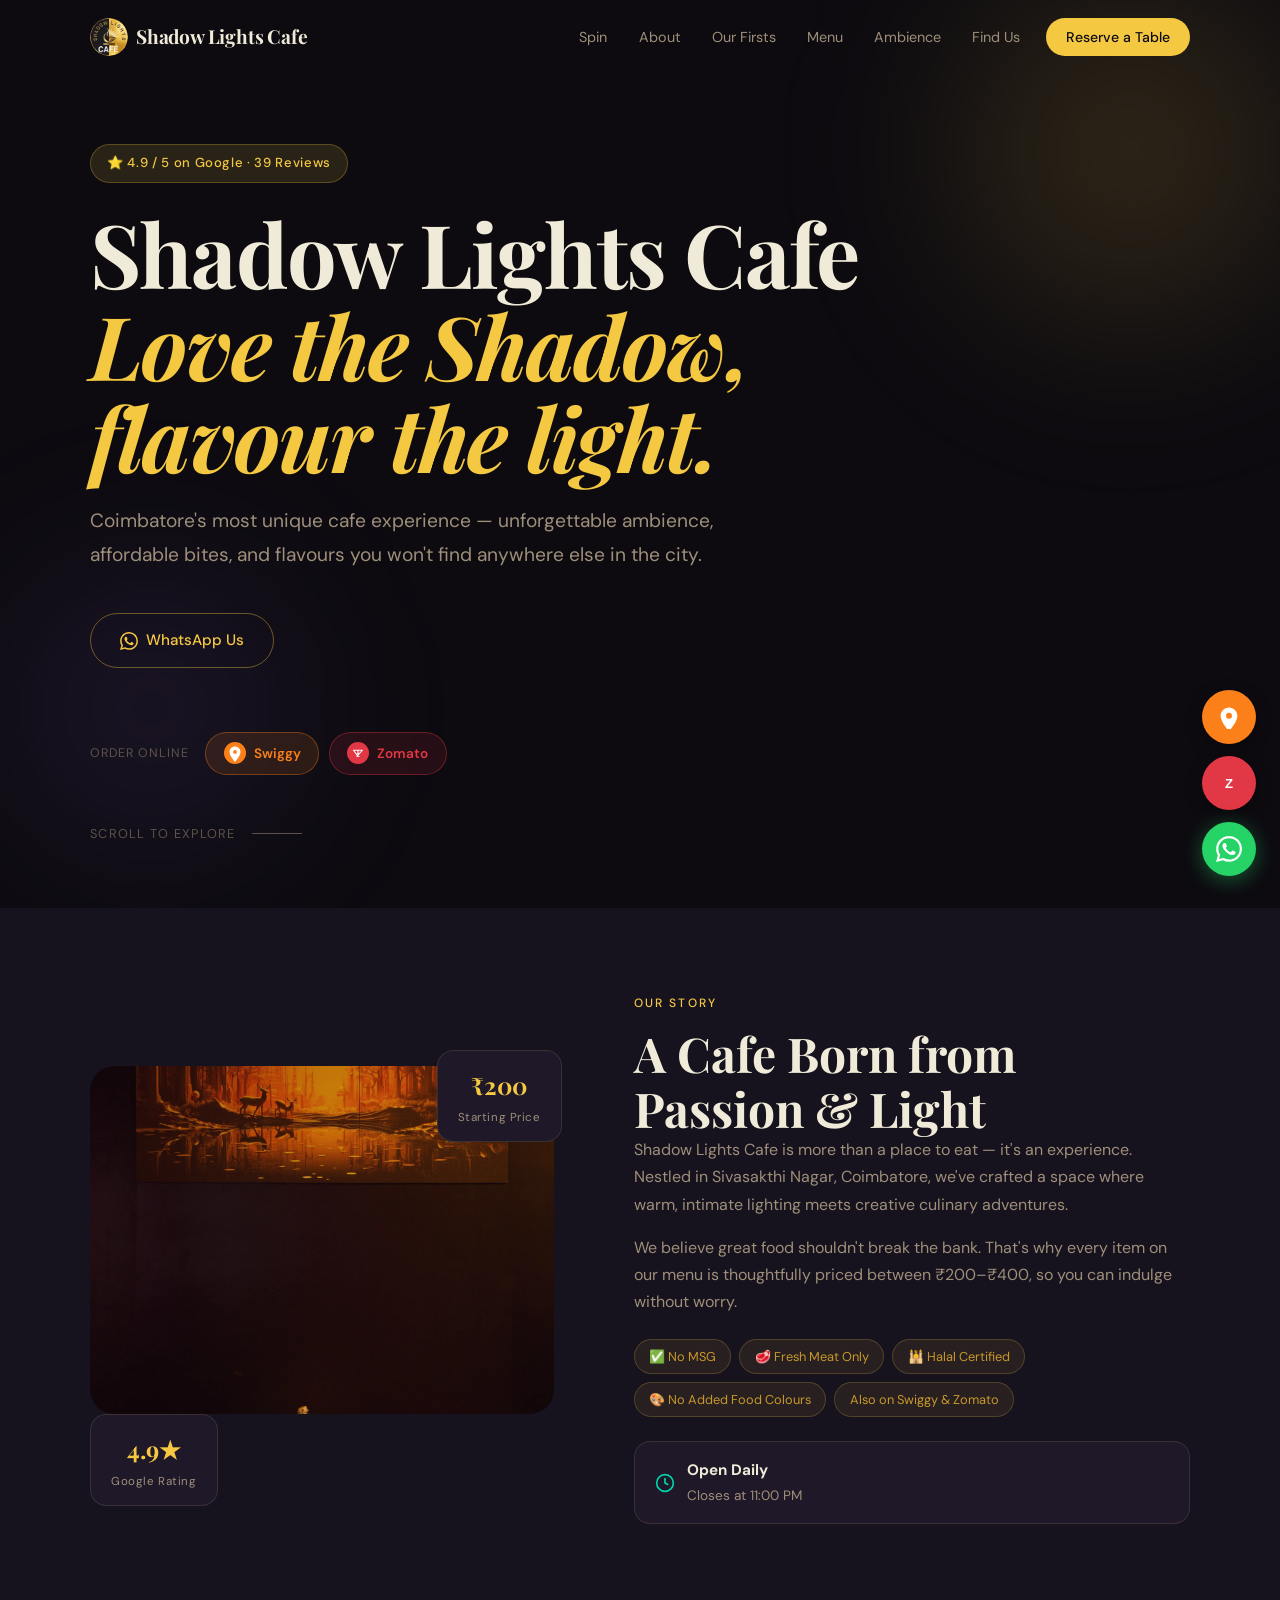
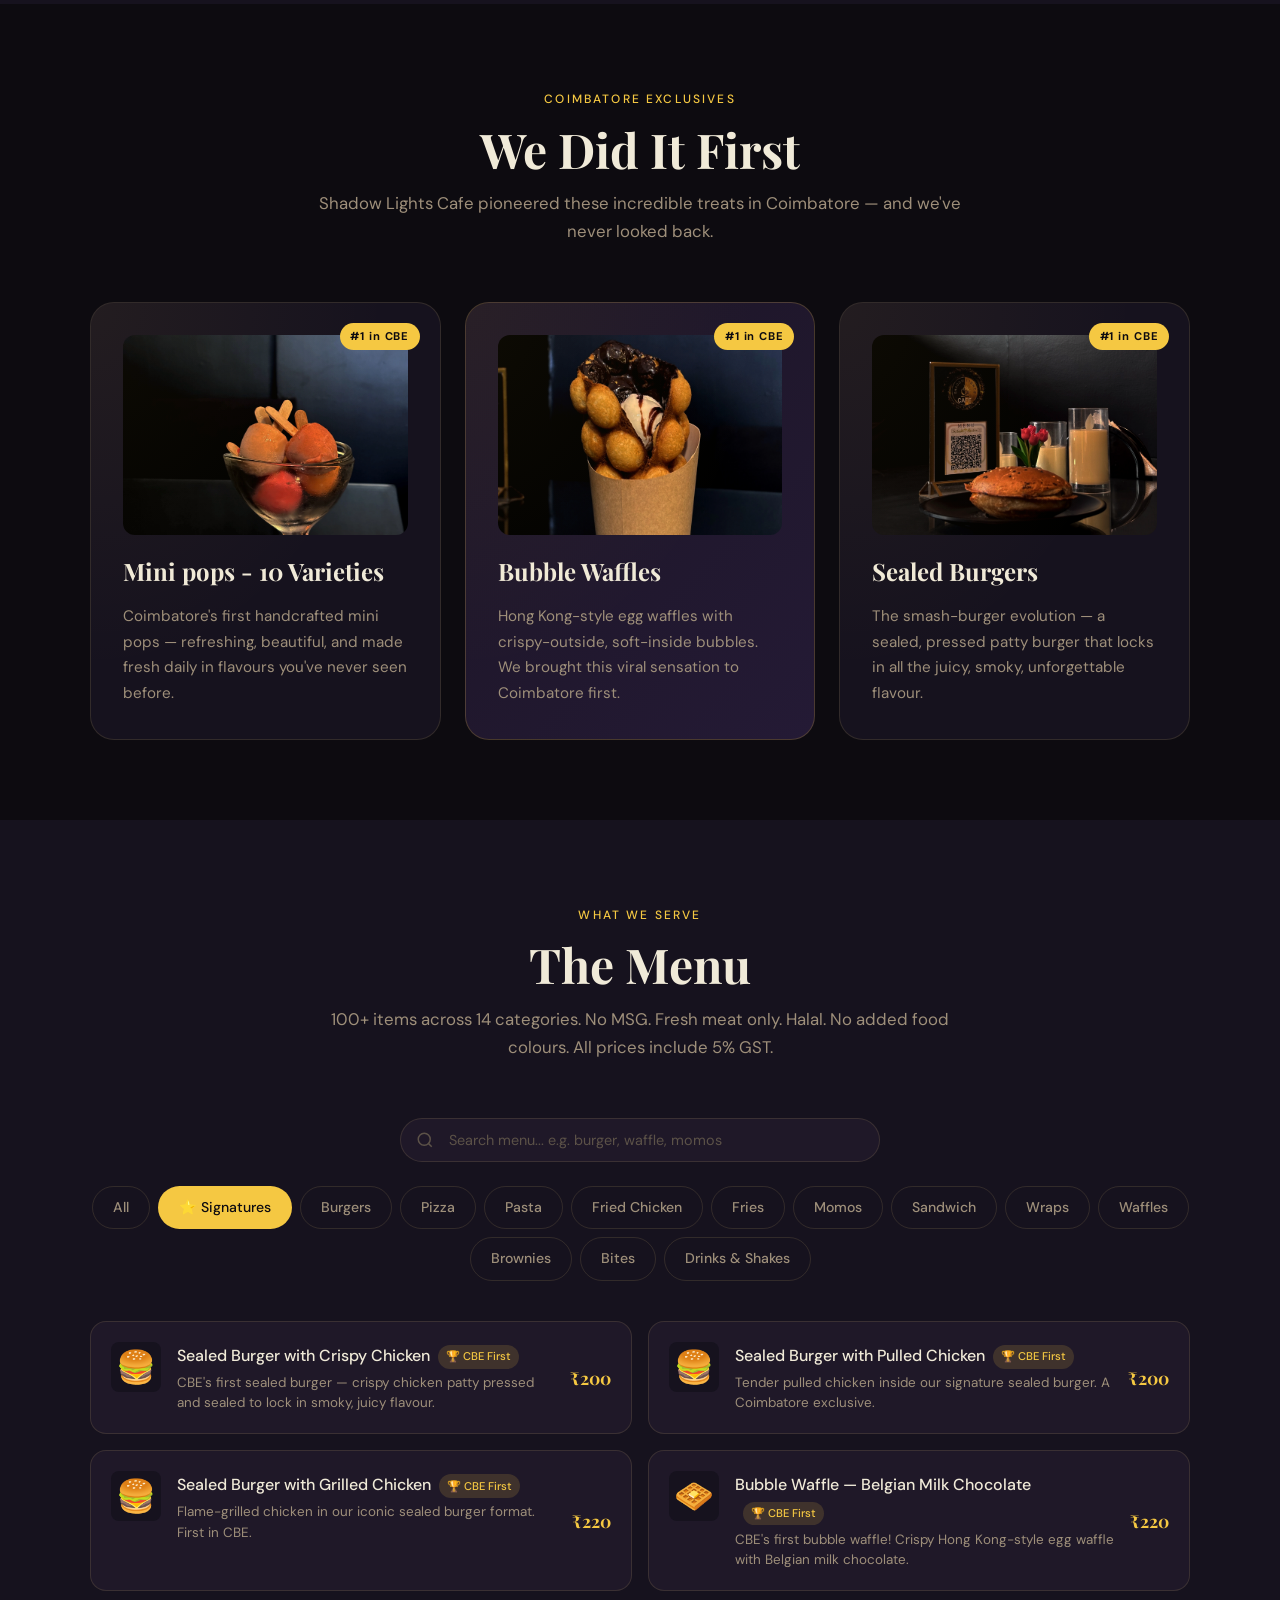
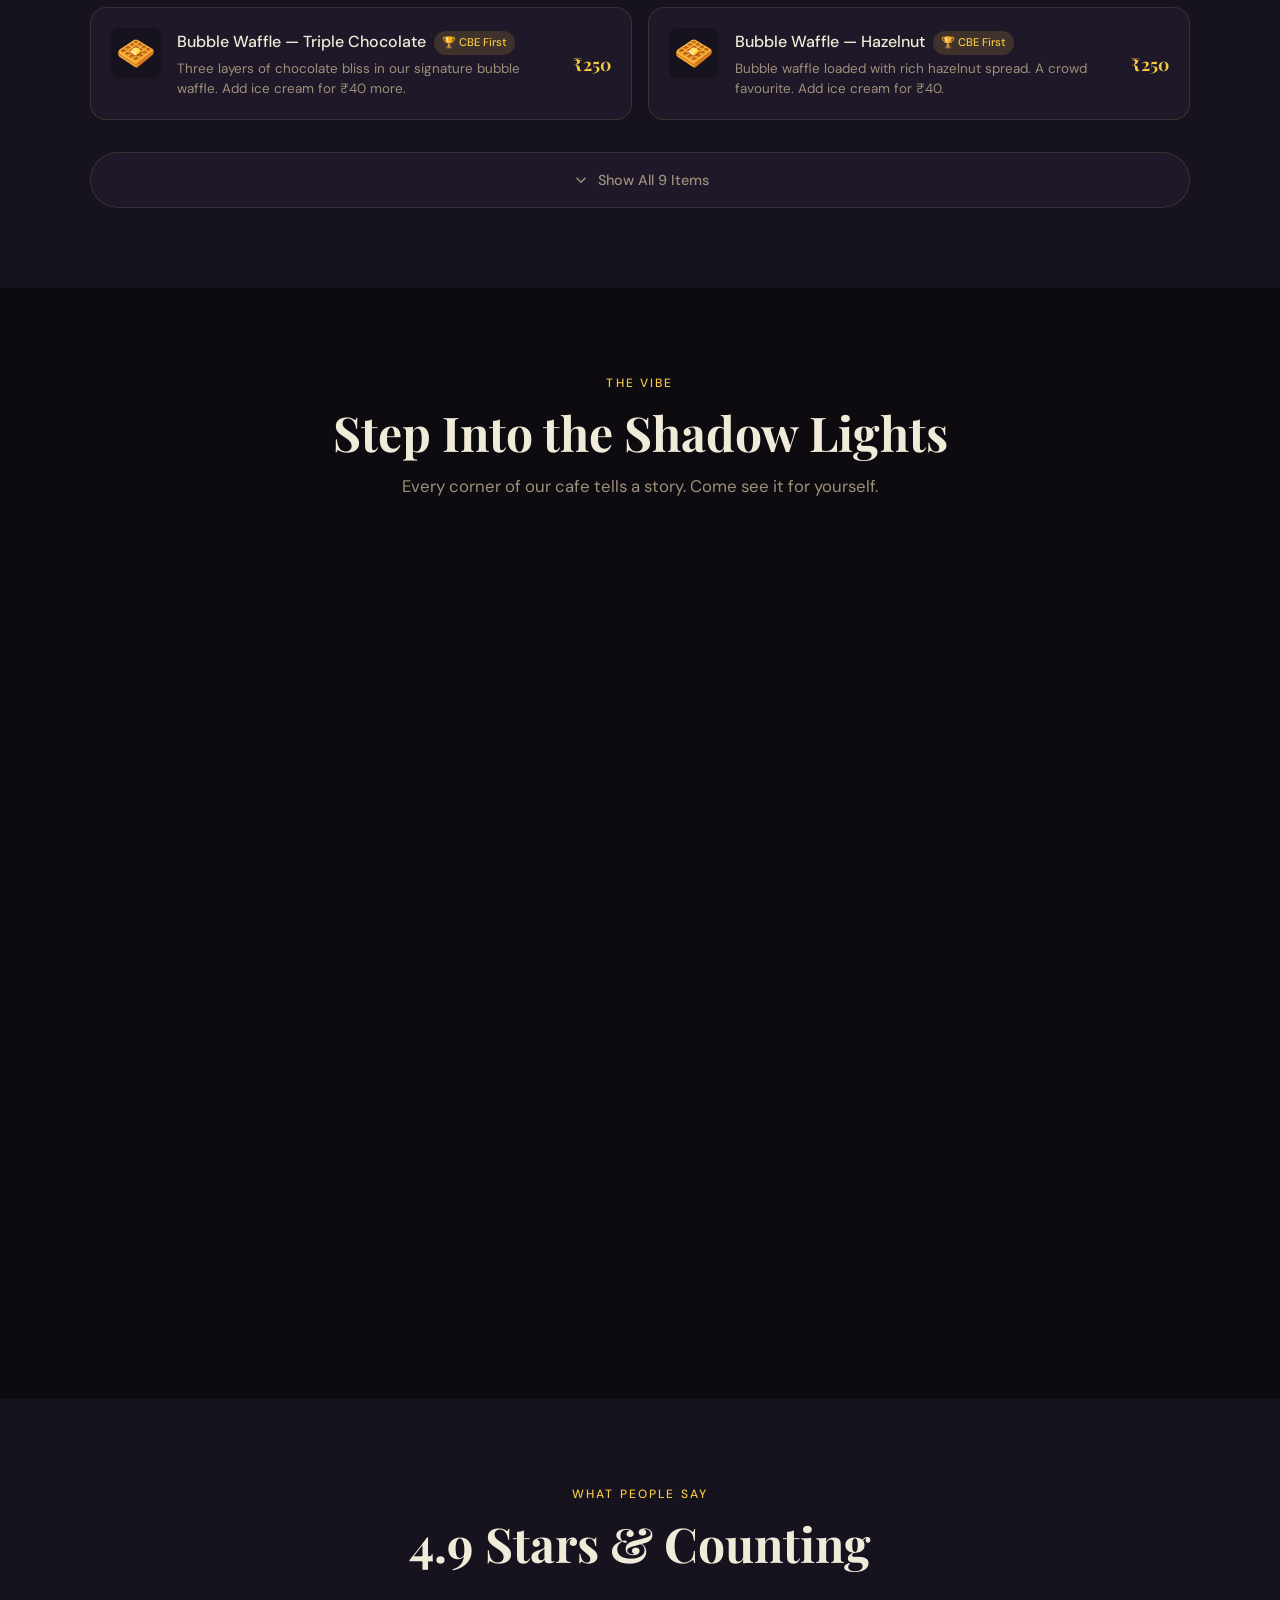
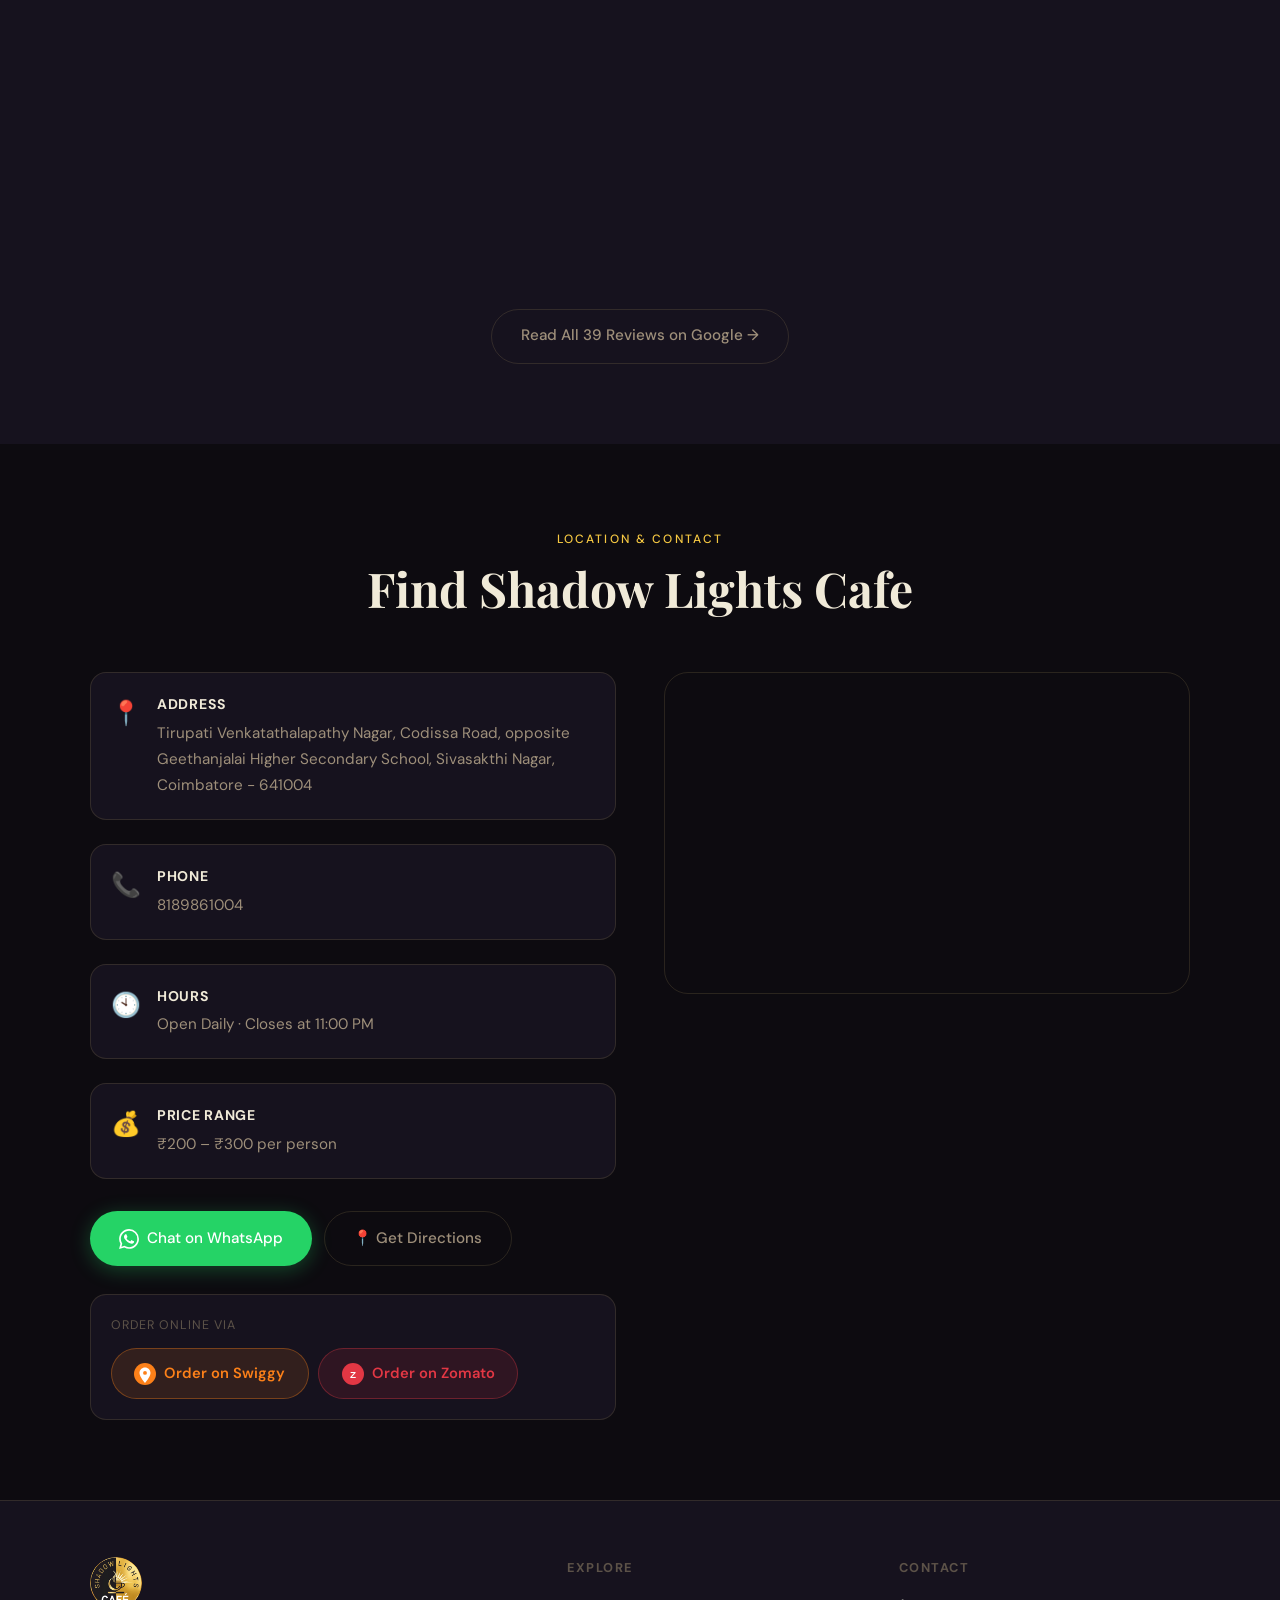
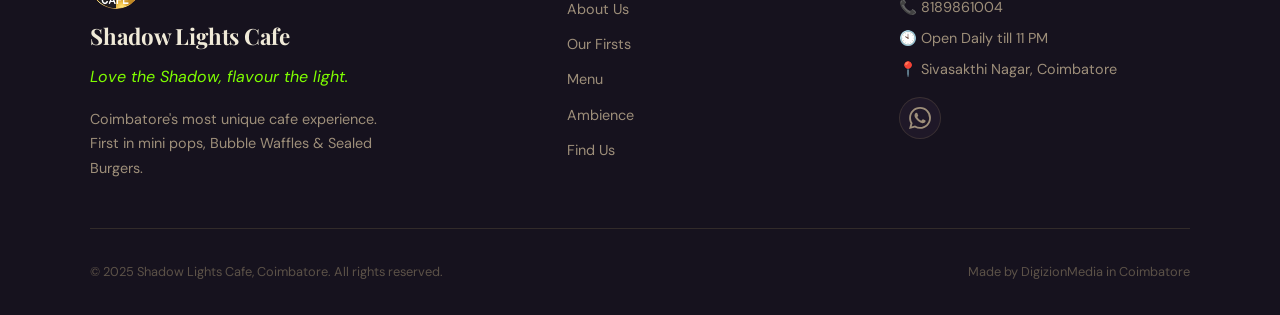
==== commit 9ee0c4b8: "all website changes done" ====
--- a/index.html
+++ b/index.html
@@ -22,6 +22,8 @@
   <meta name="author" content="Shadow Lights Cafe" />
   <meta name="robots" content="index, follow" />
   <link rel="canonical" href="https://shadowlightscafe.in/" />
+  <link rel="icon" type="image/png" href="images/favicon.png" />
+  <link rel="apple-touch-icon" href="images/favicon.png" /> 
 
   <!-- Open Graph (Social Sharing) -->
   <meta property="og:title" content="Shadow Lights Cafe | Best Cafe in Coimbatore" />
@@ -69,9 +71,9 @@
   <header class="header" id="header">
     <nav class="nav container" aria-label="Main navigation">
       <a href="#" class="nav__logo" aria-label="Shadow Lights Cafe Home">
-        <span class="logo-icon">☽</span>
-        <span class="logo-text">Shadow Lights Cafe</span>
-      </a>
+  <img src="images/logo.png" alt="Shadow Lights Cafe" class="logo-img" />
+  <span class="logo-text">Shadow Lights Cafe</span>
+</a>
       <button class="nav__toggle" id="navToggle" aria-label="Toggle menu" aria-expanded="false">
         <span></span><span></span><span></span>
       </button>
@@ -201,19 +203,25 @@
         </div>
         <div class="firsts__grid">
           <article class="first-card" aria-label="mini pops">
-            <div class="first-card__icon" aria-hidden="true">🍦</div>
+            <div class="first-card__img">
+              <img src="images/minipops.webp" alt="Mini Pops" loading="lazy" />
+            </div>
             <div class="first-card__badge">#1 in CBE</div>
             <h3 class="first-card__title">Mini pops - 10 Varieties</h3>
             <p class="first-card__desc">Coimbatore's first handcrafted mini pops — refreshing, beautiful, and made fresh daily in flavours you've never seen before.</p>
           </article>
           <article class="first-card first-card--featured" aria-label="Bubble Waffles">
-            <div class="first-card__icon" aria-hidden="true">🧇</div>
-            <div class="first-card__badge">#1 in CBE</div>
+          <div class="first-card__img">
+            <img src="images/bubblewaffles.webp" alt="Bubble waffles" loading="lazy" />
+          </div>            
+          <div class="first-card__badge">#1 in CBE</div>
             <h3 class="first-card__title">Bubble Waffles</h3>
             <p class="first-card__desc">Hong Kong-style egg waffles with crispy-outside, soft-inside bubbles. We brought this viral sensation to Coimbatore first.</p>
           </article>
           <article class="first-card" aria-label="Sealed Burgers">
-            <div class="first-card__icon" aria-hidden="true">🍔</div>
+            <div class="first-card__img">
+            <img src="images/sealedburger.webp" alt="Sealed burger" loading="lazy" />
+            </div>
             <div class="first-card__badge">#1 in CBE</div>
             <h3 class="first-card__title">Sealed Burgers</h3>
             <p class="first-card__desc">The smash-burger evolution — a sealed, pressed patty burger that locks in all the juicy, smoky, unforgettable flavour.</p>
@@ -450,8 +458,9 @@
     <div class="container">
       <div class="footer__grid">
         <div class="footer__brand">
-          <span class="logo-icon">☽</span>
-          <span class="logo-text">Shadow Lights</span>
+          <img src="images/logo.png" alt="Shadow Lights Cafe" class="logo-img logo-img--footer" />         
+          <span class="logo-text">Shadow Lights Cafe</span>
+          <em style="color: chartreuse;">Love the Shadow, flavour the light.</em>
           <p>Coimbatore's most unique cafe experience. First in mini pops, Bubble Waffles & Sealed Burgers.</p>
         </div>
         <nav class="footer__links" aria-label="Footer navigation">
@@ -478,7 +487,7 @@
       </div>
       <div class="footer__bottom">
         <p>© 2025 Shadow Lights Cafe, Coimbatore. All rights reserved.</p>
-        <p>Made with ❤️ in Coimbatore</p>
+        <p>Made by <a href="https://www.digizionmedia.in/">DigizionMedia</a> in Coimbatore</p>
       </div>
     </div>
   </footer>
--- a/style.css
+++ b/style.css
@@ -251,6 +251,13 @@
   color: var(--clr-gold);
   animation: float 4s ease-in-out infinite;
   display: inline-block;
+}
+
+.logo-img {
+  height: 38px;
+  width: 38px;
+  border-radius: 50%;
+  object-fit: cover;
 }
 
 .logo-text {
@@ -613,6 +620,19 @@
   display: inline-block;
 }
 
+.first-card__img {
+  width: 100%;
+  height: 200px;
+  border-radius: 12px;
+  overflow: hidden;
+  margin-bottom: 1rem;
+}
+.first-card__img img {
+  width: 100%;
+  height: 100%;
+  object-fit: cover;
+}
+
 .first-card__badge {
   position: absolute;
   top: 1.25rem; right: 1.25rem;
@@ -1155,6 +1175,7 @@
 }
 
 .footer__brand .logo-icon { font-size: 2rem; }
+.logo-img--footer { height: 52px; width: 52px; }
 .footer__brand .logo-text { font-size: 1.4rem; }
 
 .footer__brand p {
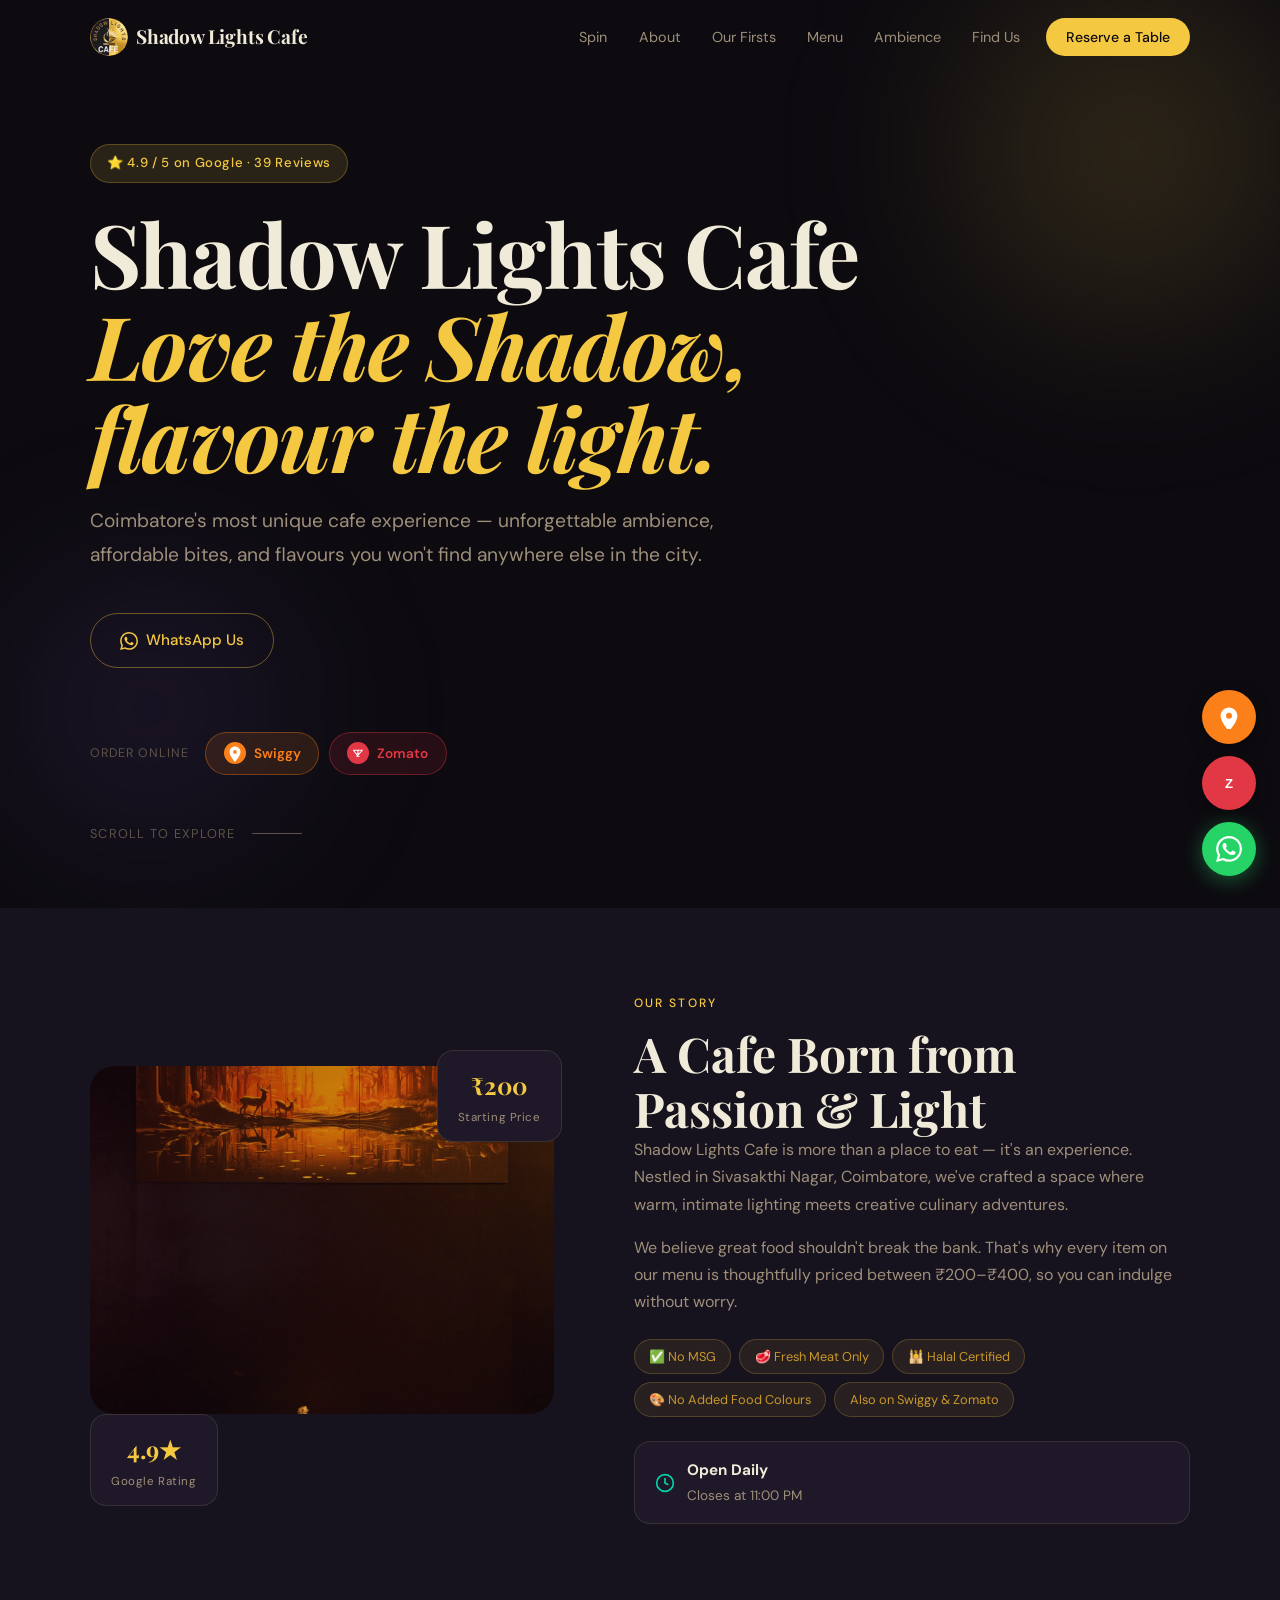
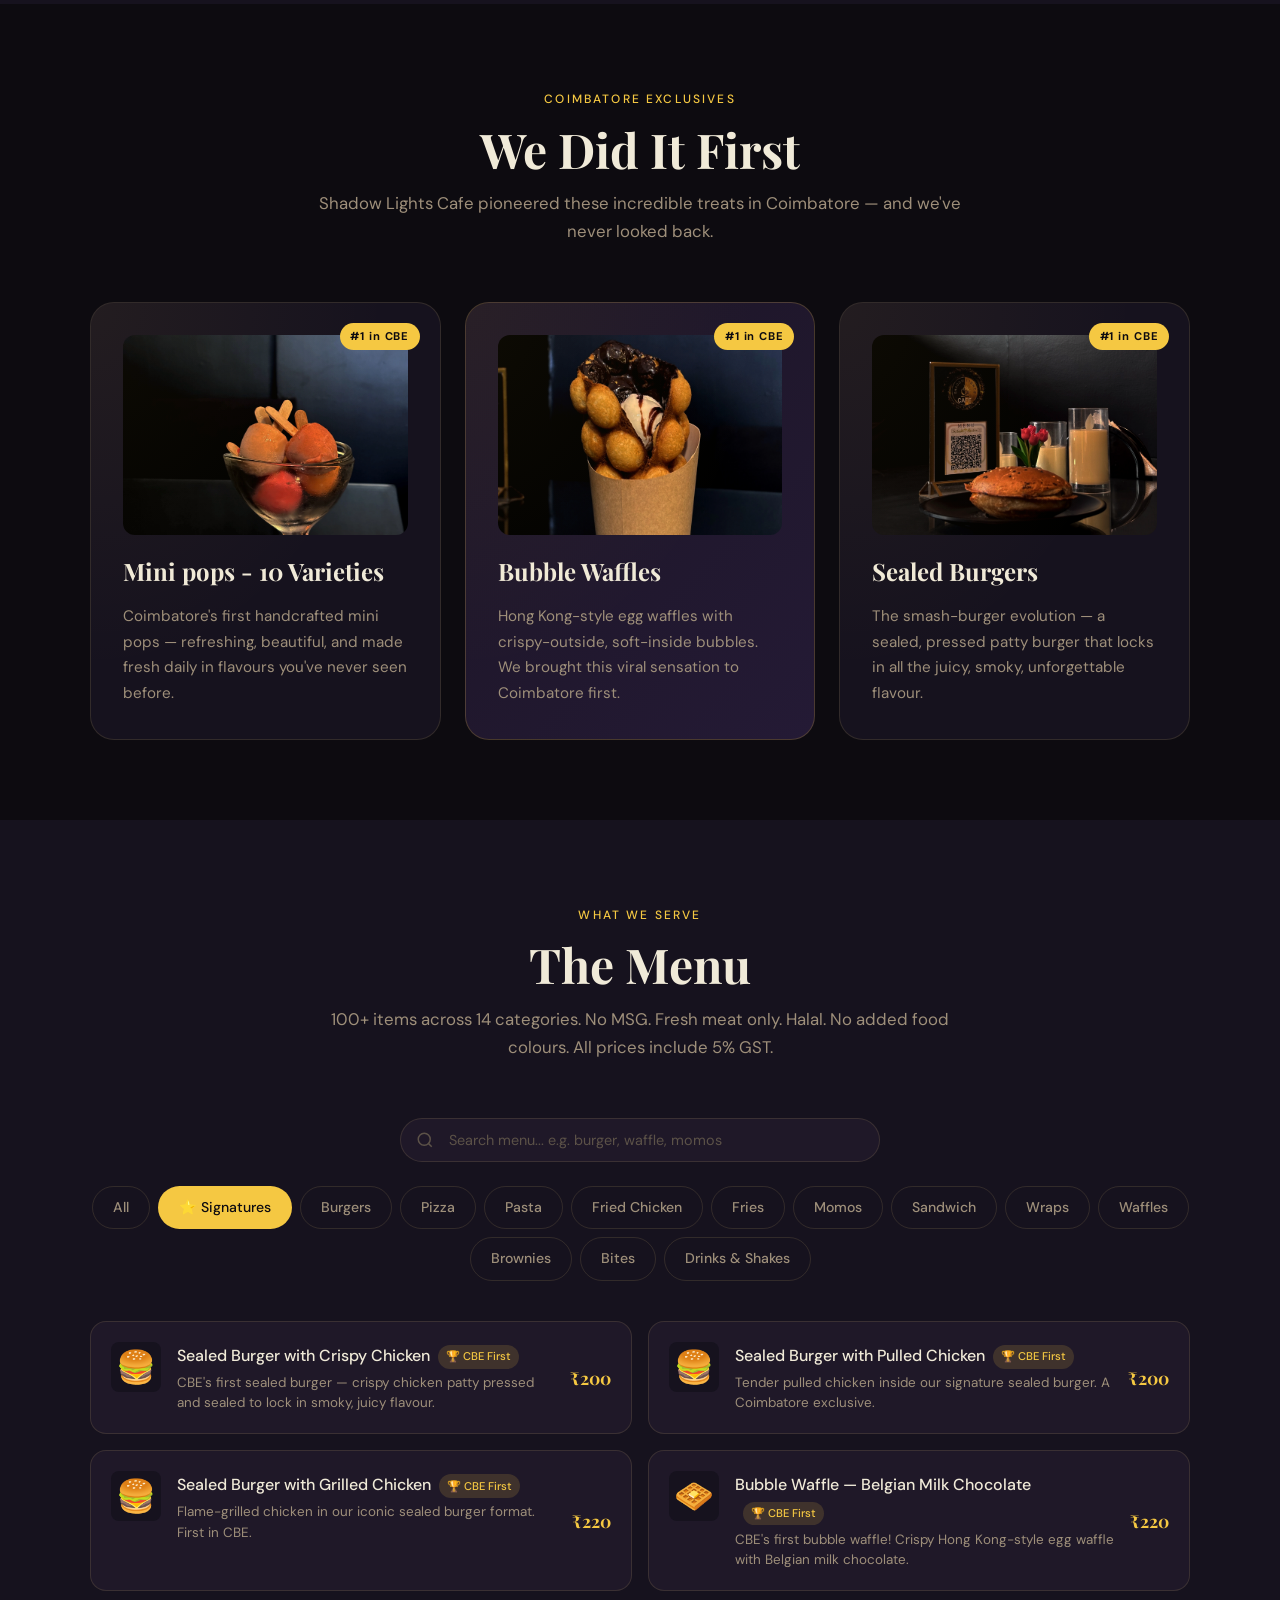
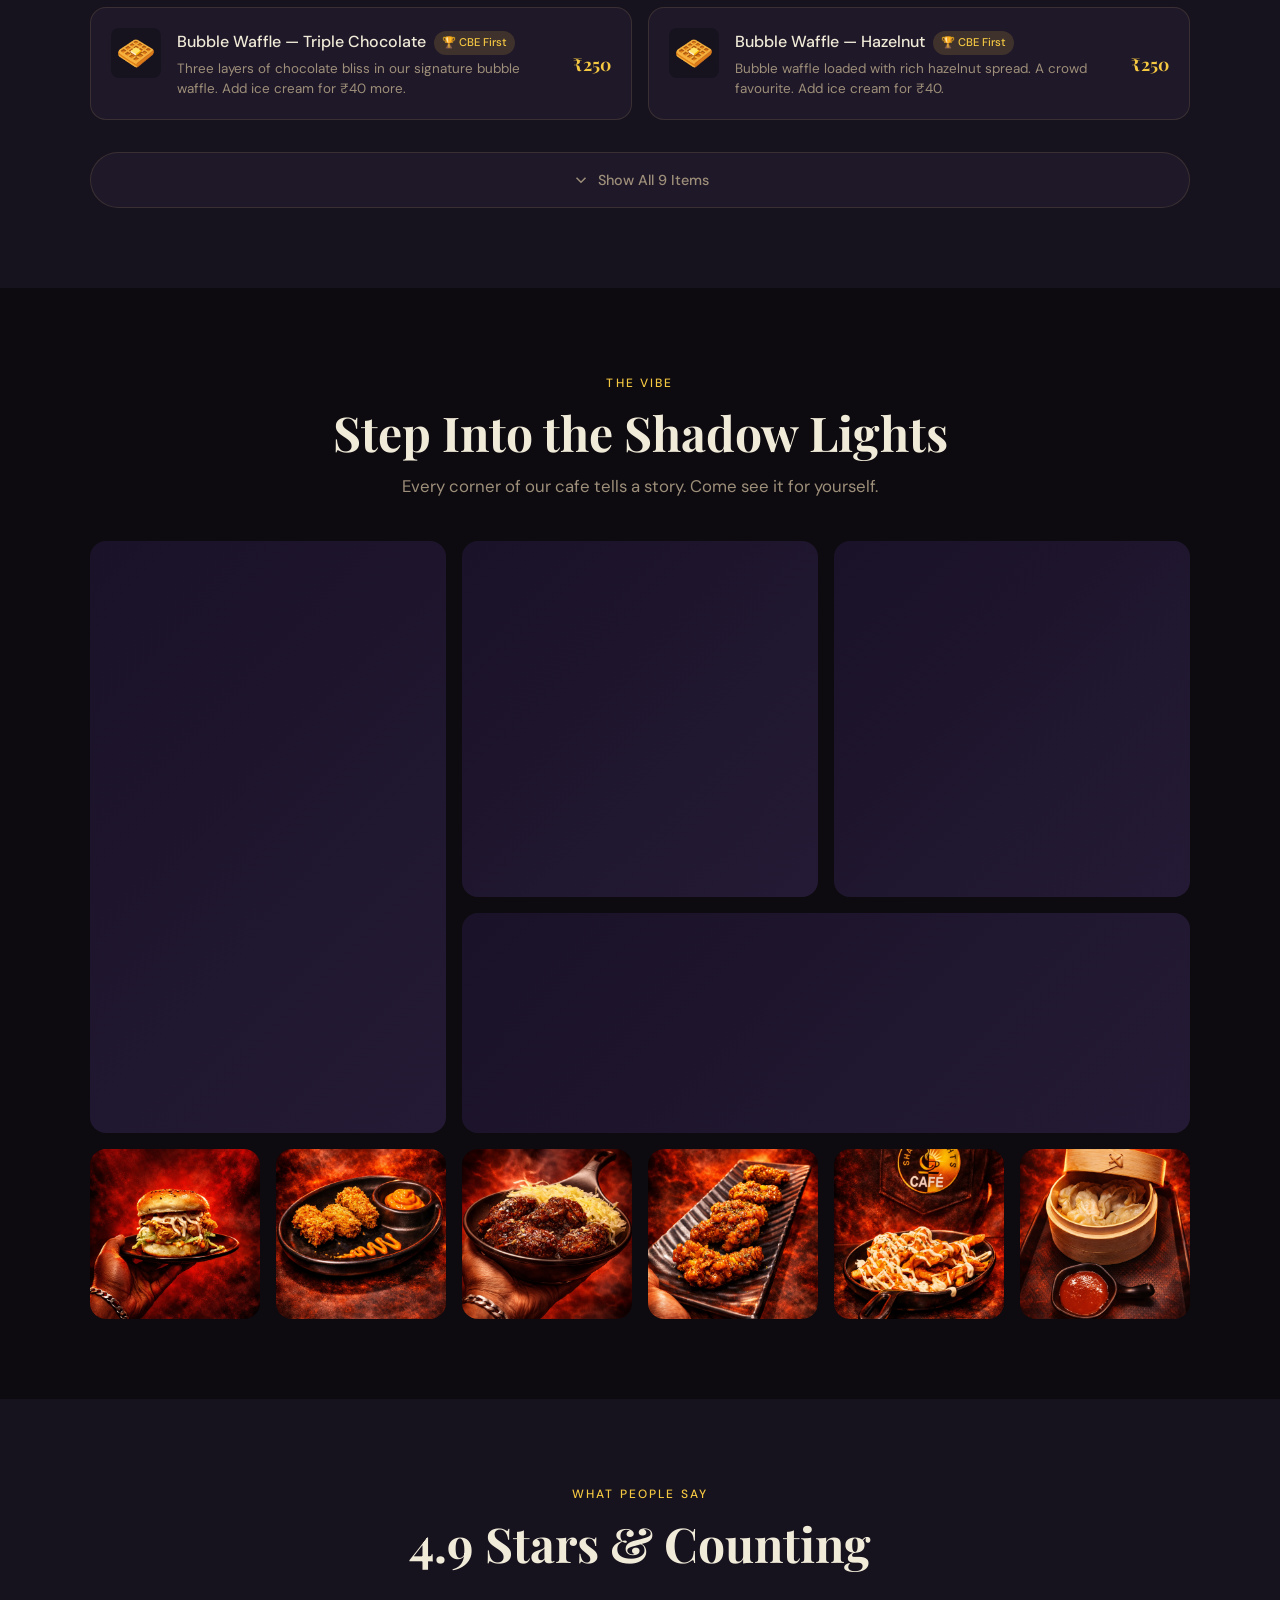
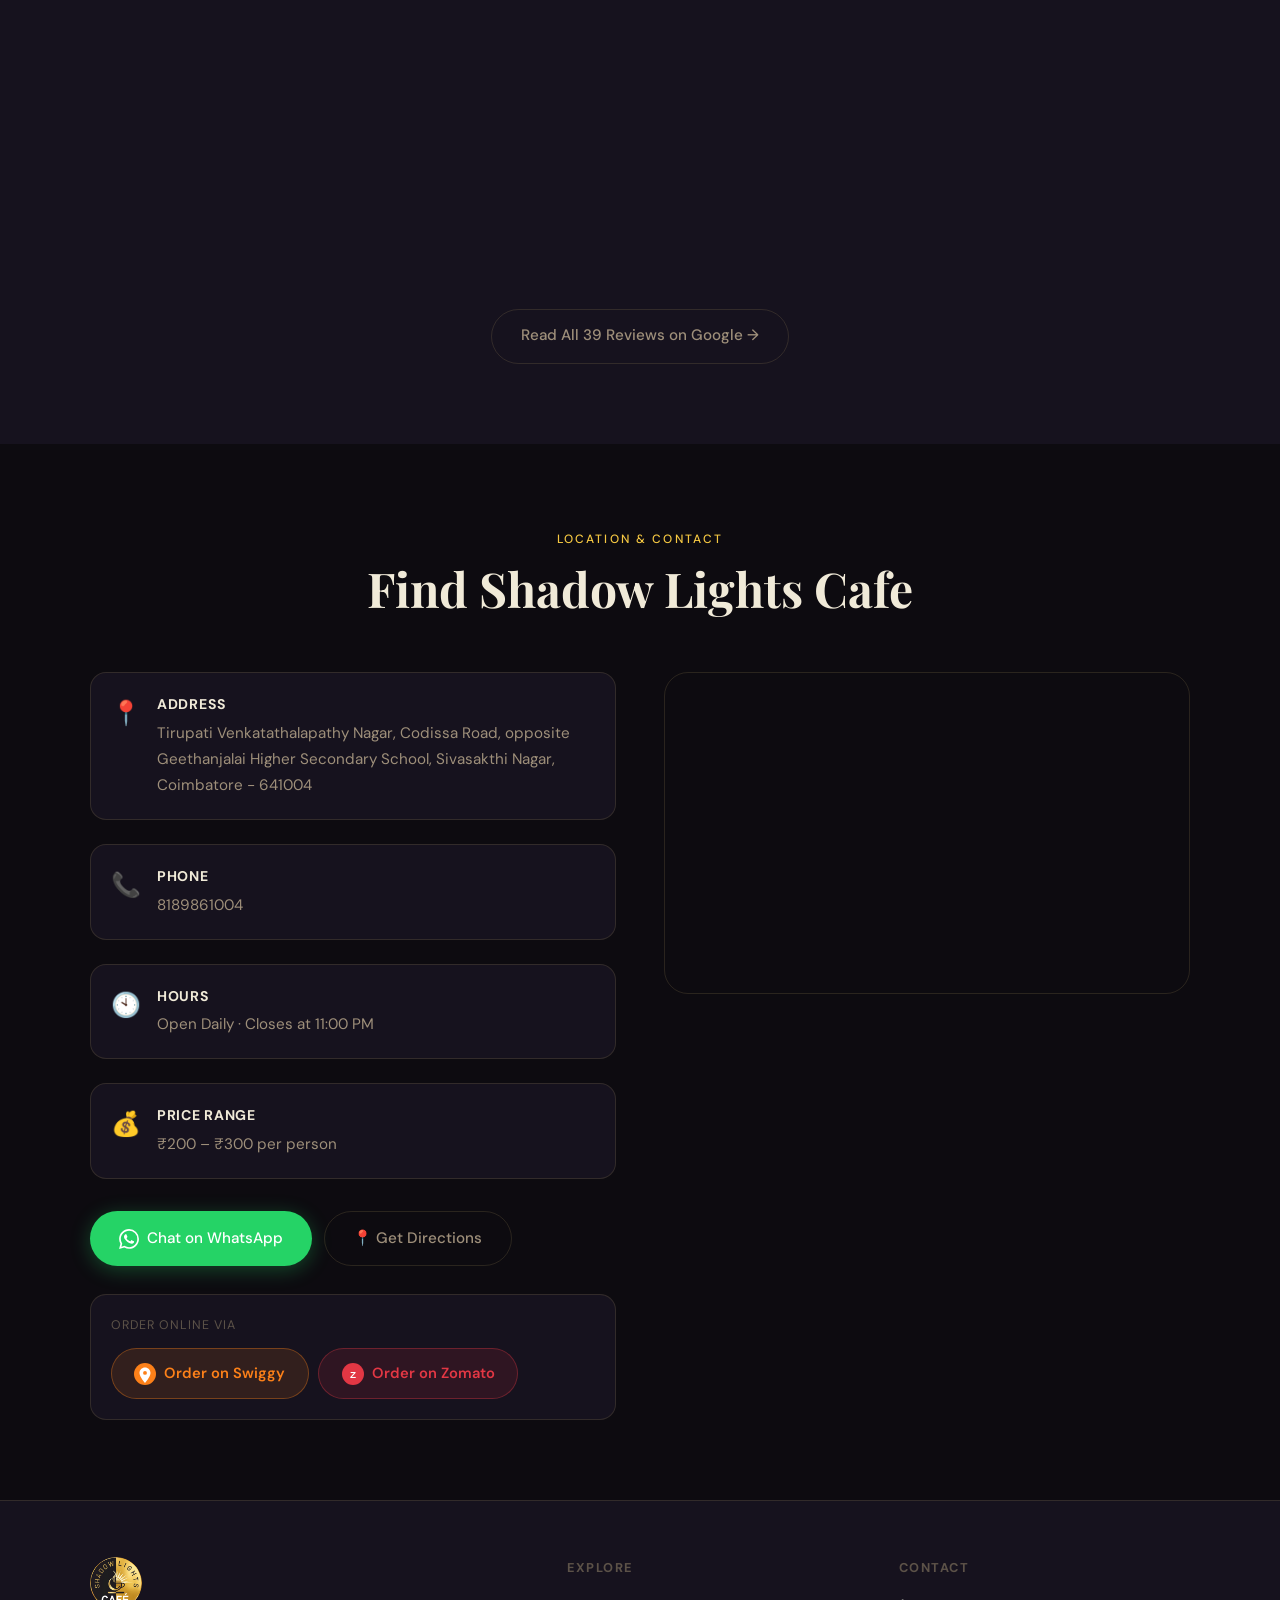
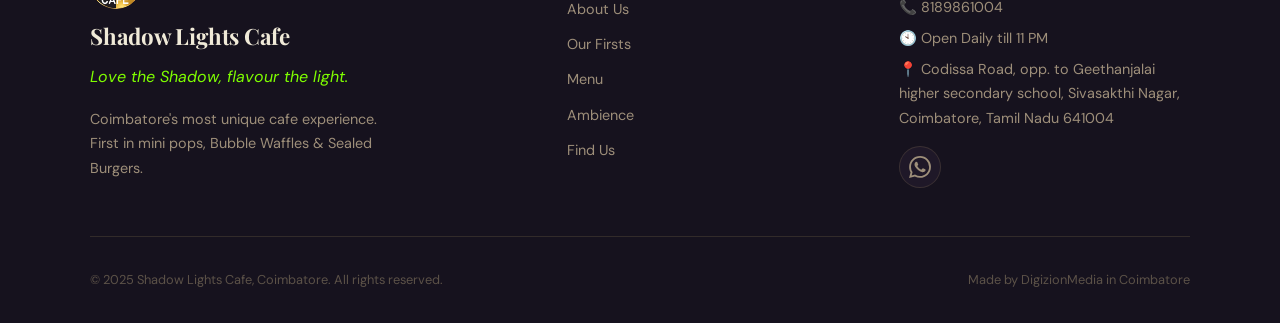
==== commit 1e95fae6: "address update on footer" ====
--- a/index.html
+++ b/index.html
@@ -477,7 +477,7 @@
           <h3>Contact</h3>
           <p>📞 <a href="tel:+918189861004">8189861004</a></p>
           <p>🕙 Open Daily till 11 PM</p>
-          <p>📍 Sivasakthi Nagar, Coimbatore</p>
+          <p>📍 Codissa Road, opp. to Geethanjalai higher secondary school, Sivasakthi Nagar, Coimbatore, Tamil Nadu 641004</p>
           <div class="footer__social">
             <a href="https://wa.me/918189861004" target="_blank" rel="noopener" aria-label="WhatsApp">
               <svg width="22" height="22" viewBox="0 0 24 24" fill="currentColor"><path d="M17.472 14.382c-.297-.149-1.758-.867-2.03-.967-.273-.099-.471-.148-.67.15-.197.297-.767.966-.94 1.164-.173.199-.347.223-.644.075-.297-.15-1.255-.463-2.39-1.475-.883-.788-1.48-1.761-1.653-2.059-.173-.297-.018-.458.13-.606.134-.133.298-.347.446-.52.149-.174.198-.298.298-.497.099-.198.05-.371-.025-.52-.075-.149-.669-1.612-.916-2.207-.242-.579-.487-.5-.669-.51-.173-.008-.371-.01-.57-.01-.198 0-.52.074-.792.372-.272.297-1.04 1.016-1.04 2.479 0 1.462 1.065 2.875 1.213 3.074.149.198 2.096 3.2 5.077 4.487.709.306 1.262.489 1.694.625.712.227 1.36.195 1.871.118.571-.085 1.758-.719 2.006-1.413.248-.694.248-1.289.173-1.413-.074-.124-.272-.198-.57-.347m-5.421 7.403h-.004a9.87 9.87 0 01-5.031-1.378l-.361-.214-3.741.982.998-3.648-.235-.374a9.86 9.86 0 01-1.51-5.26c.001-5.45 4.436-9.884 9.888-9.884 2.64 0 5.122 1.03 6.988 2.898a9.825 9.825 0 012.893 6.994c-.003 5.45-4.437 9.884-9.885 9.884m8.413-18.297A11.815 11.815 0 0012.05 0C5.495 0 .16 5.335.157 11.892c0 2.096.547 4.142 1.588 5.945L.057 24l6.305-1.654a11.882 11.882 0 005.683 1.448h.005c6.554 0 11.89-5.335 11.893-11.893a11.821 11.821 0 00-3.48-8.413z"/></svg>
@@ -515,4 +515,4 @@
 
   <script src="script.js"></script>
 </body>
-</html>+</html>
